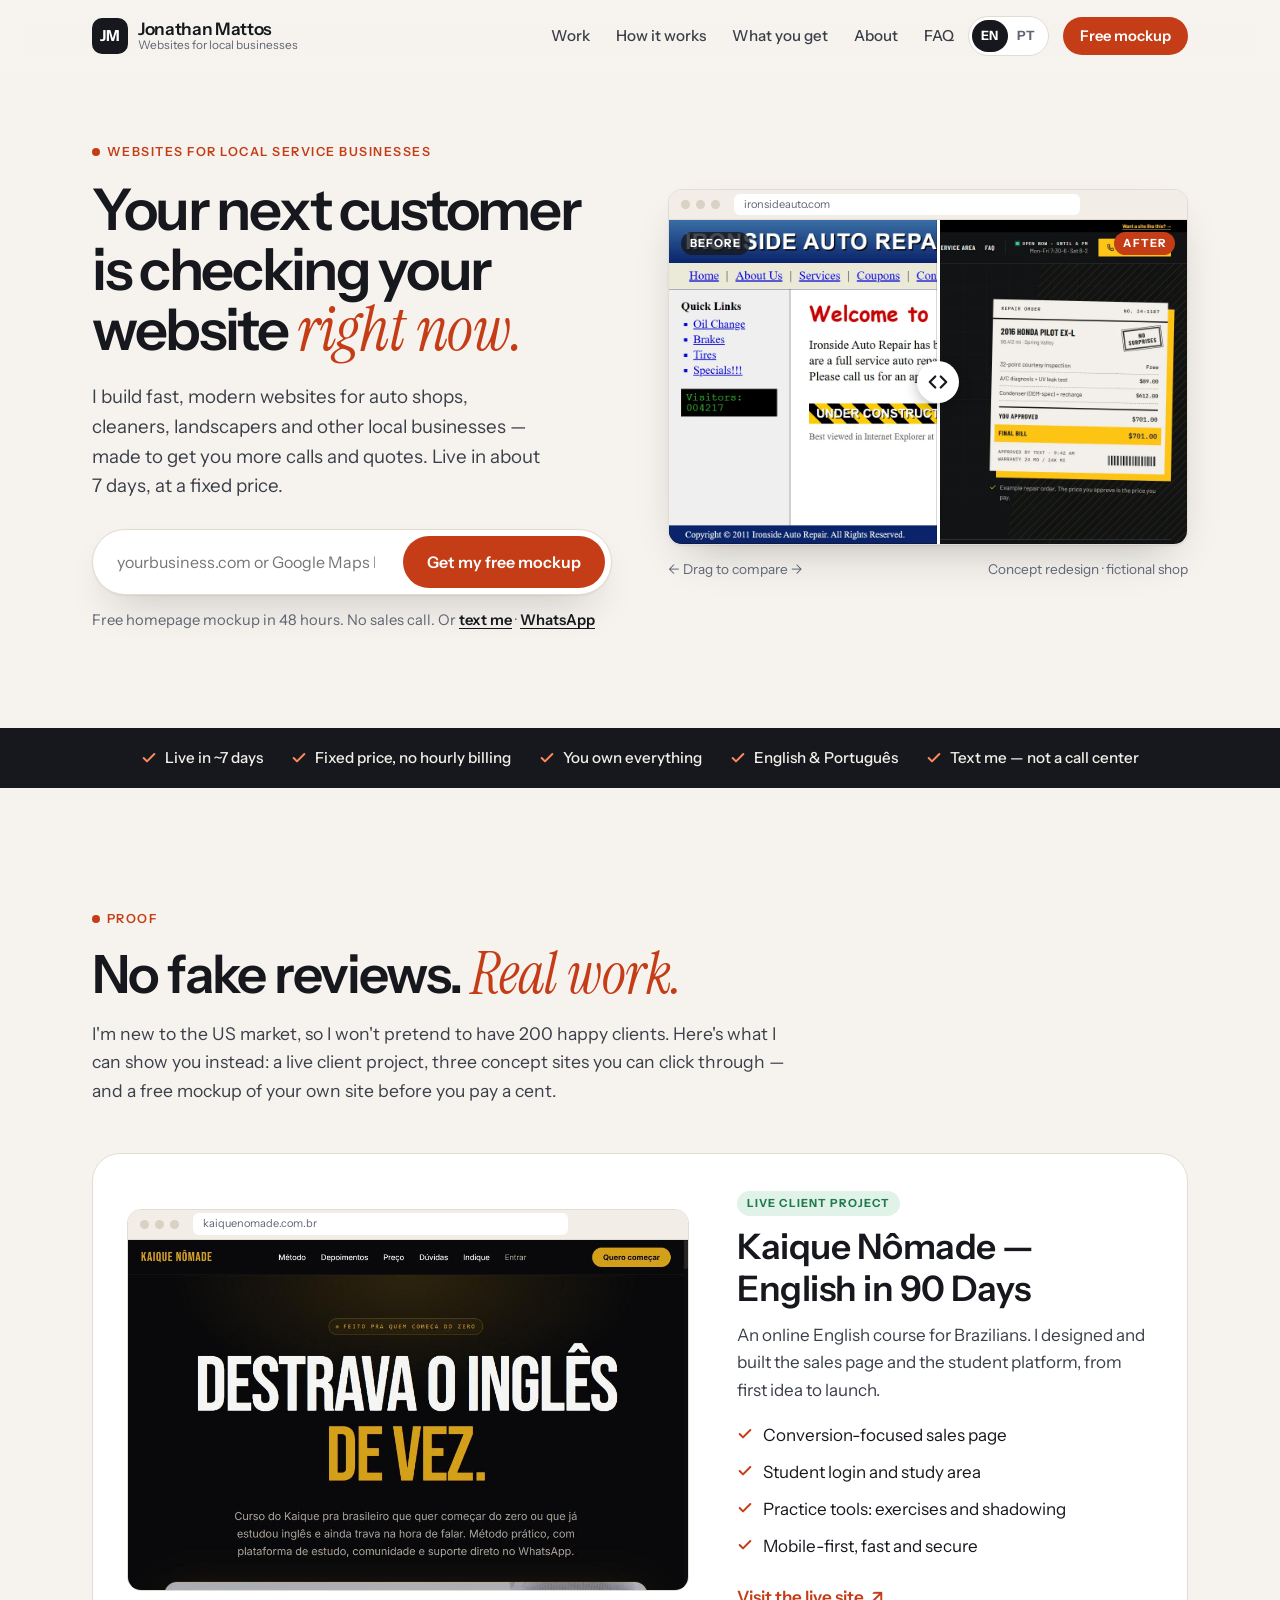
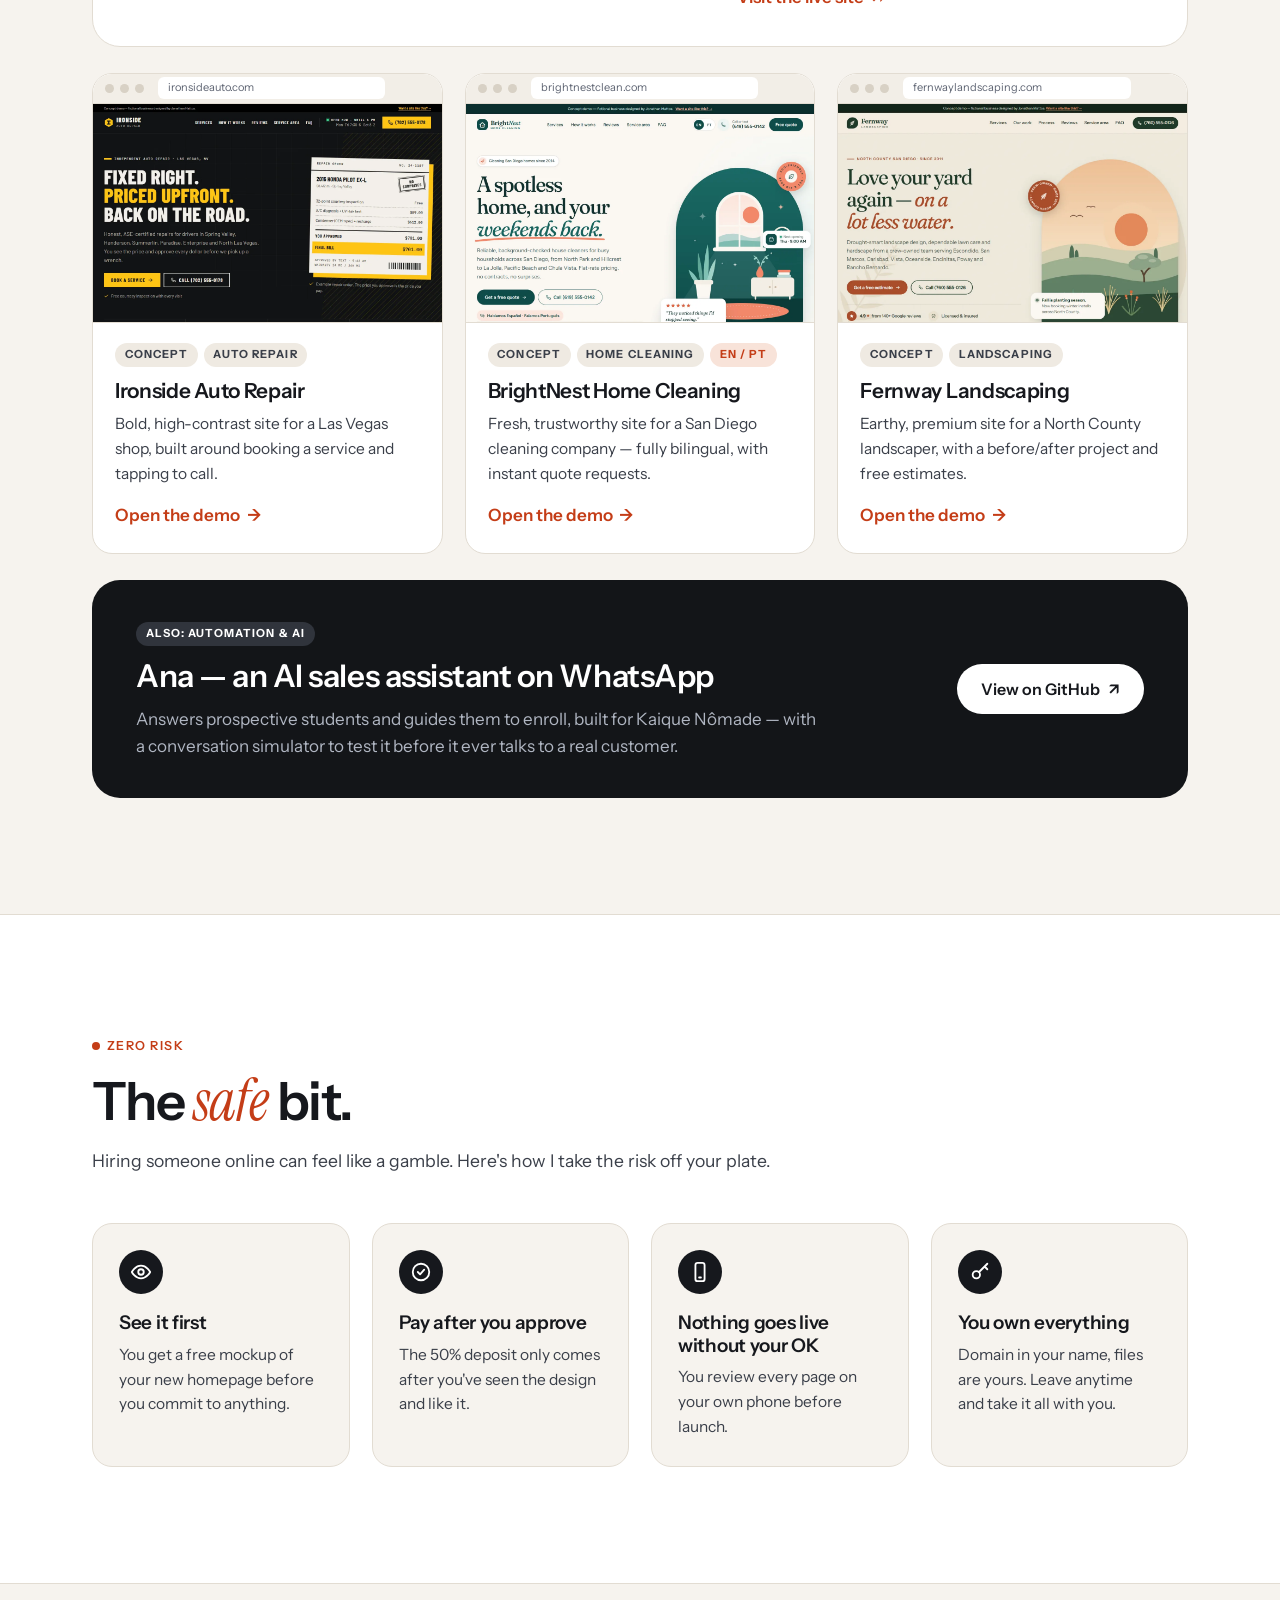
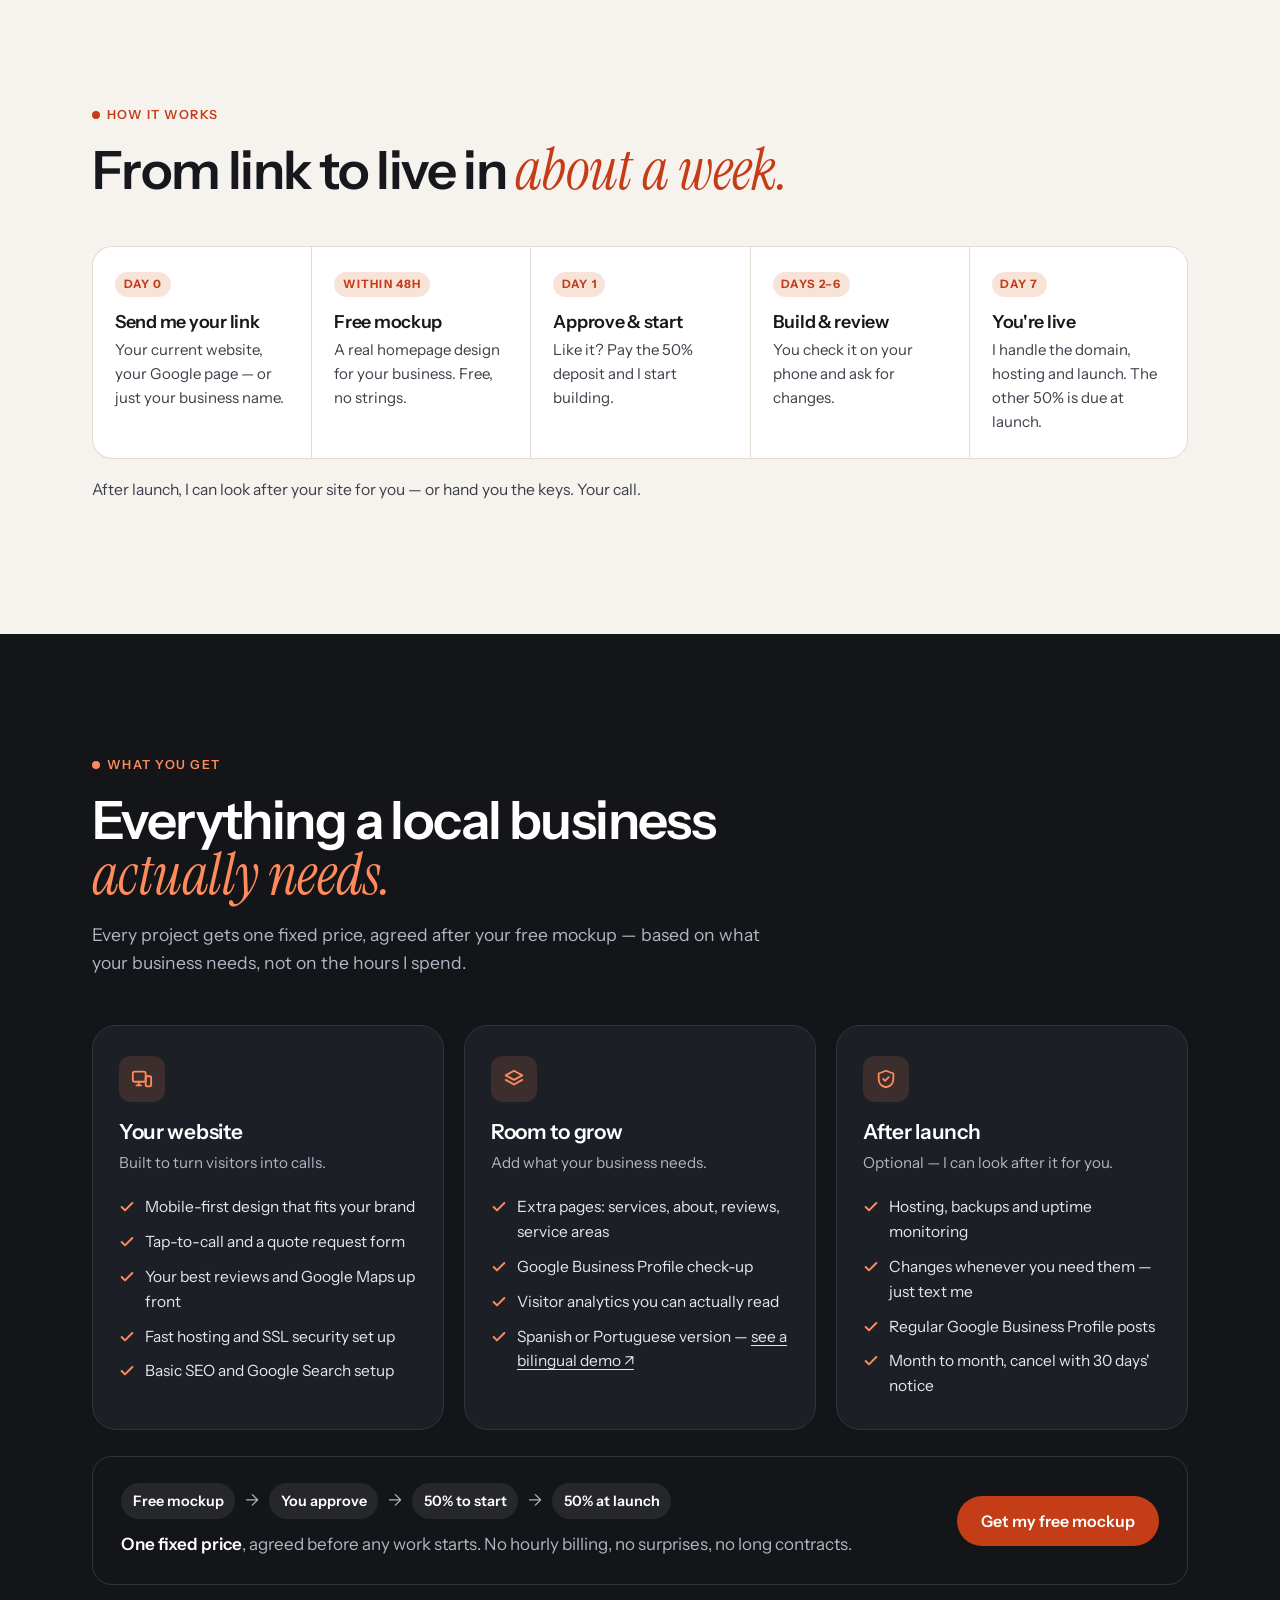
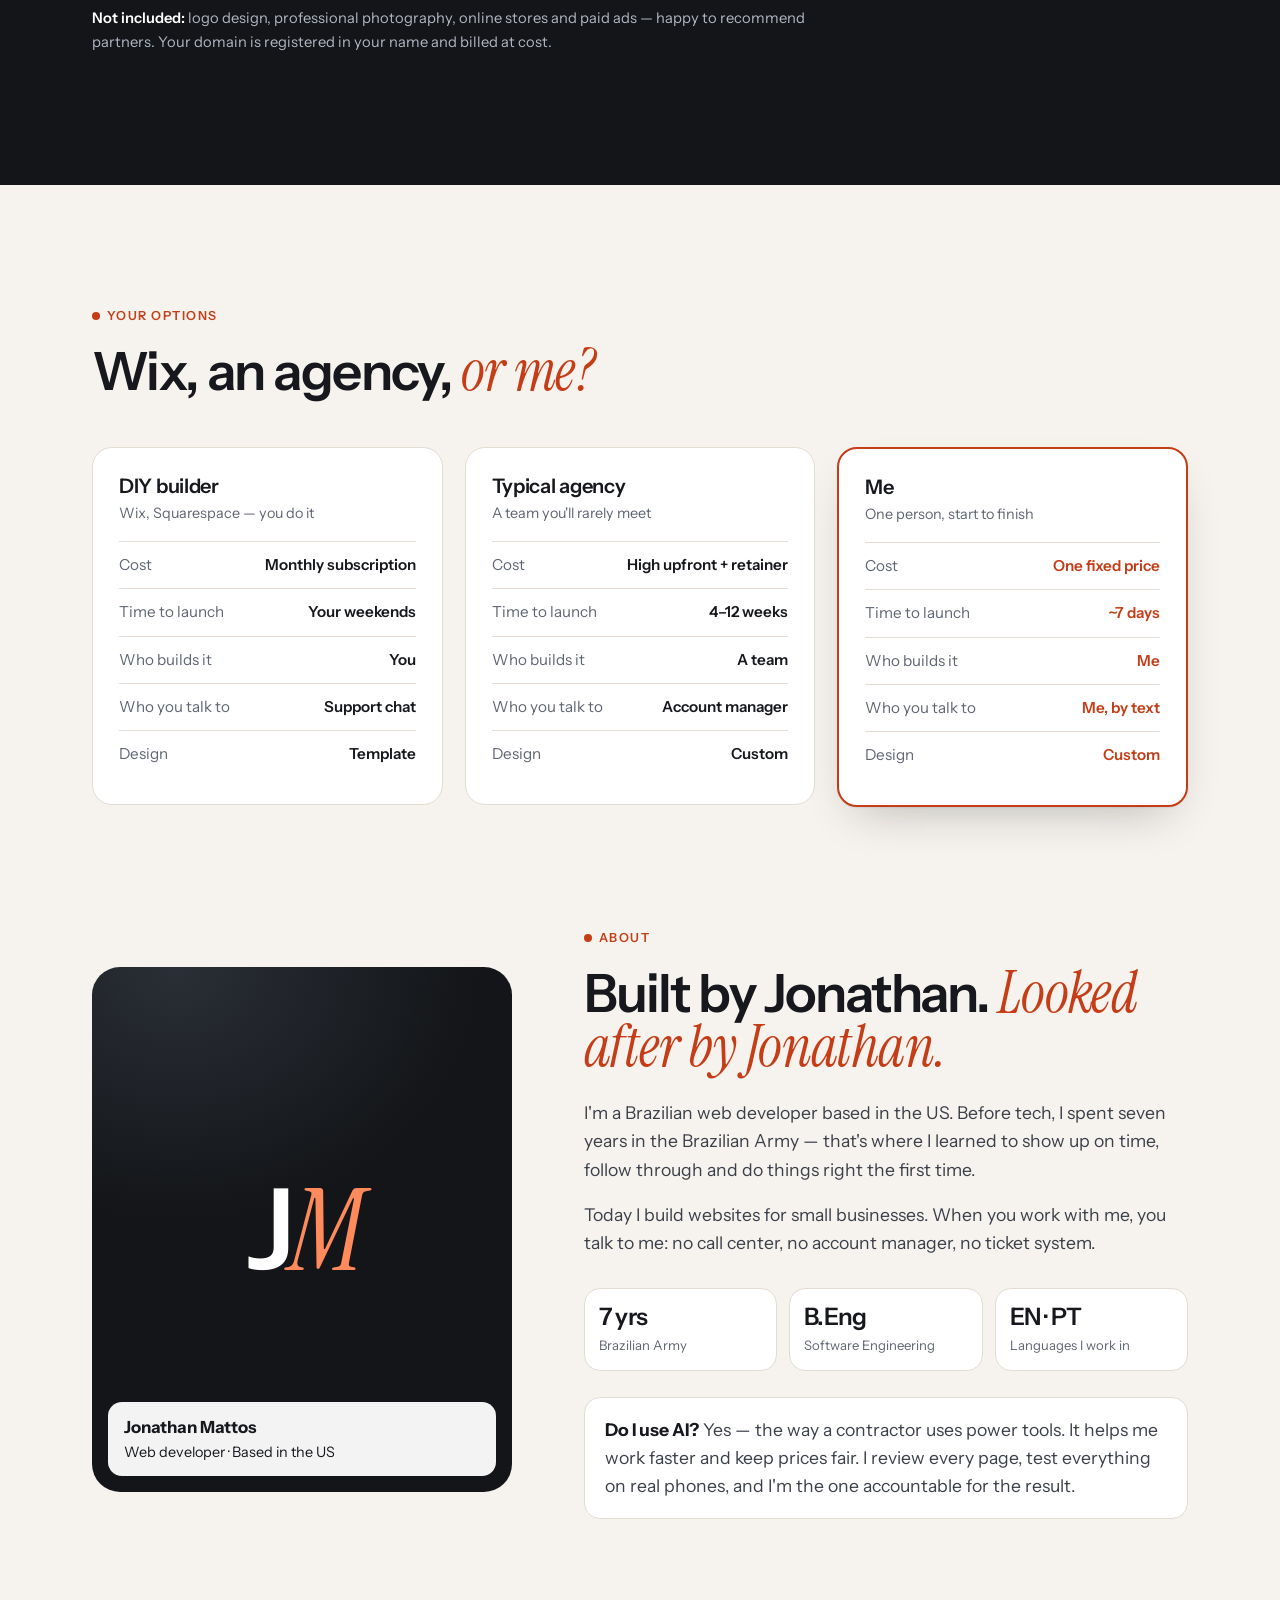
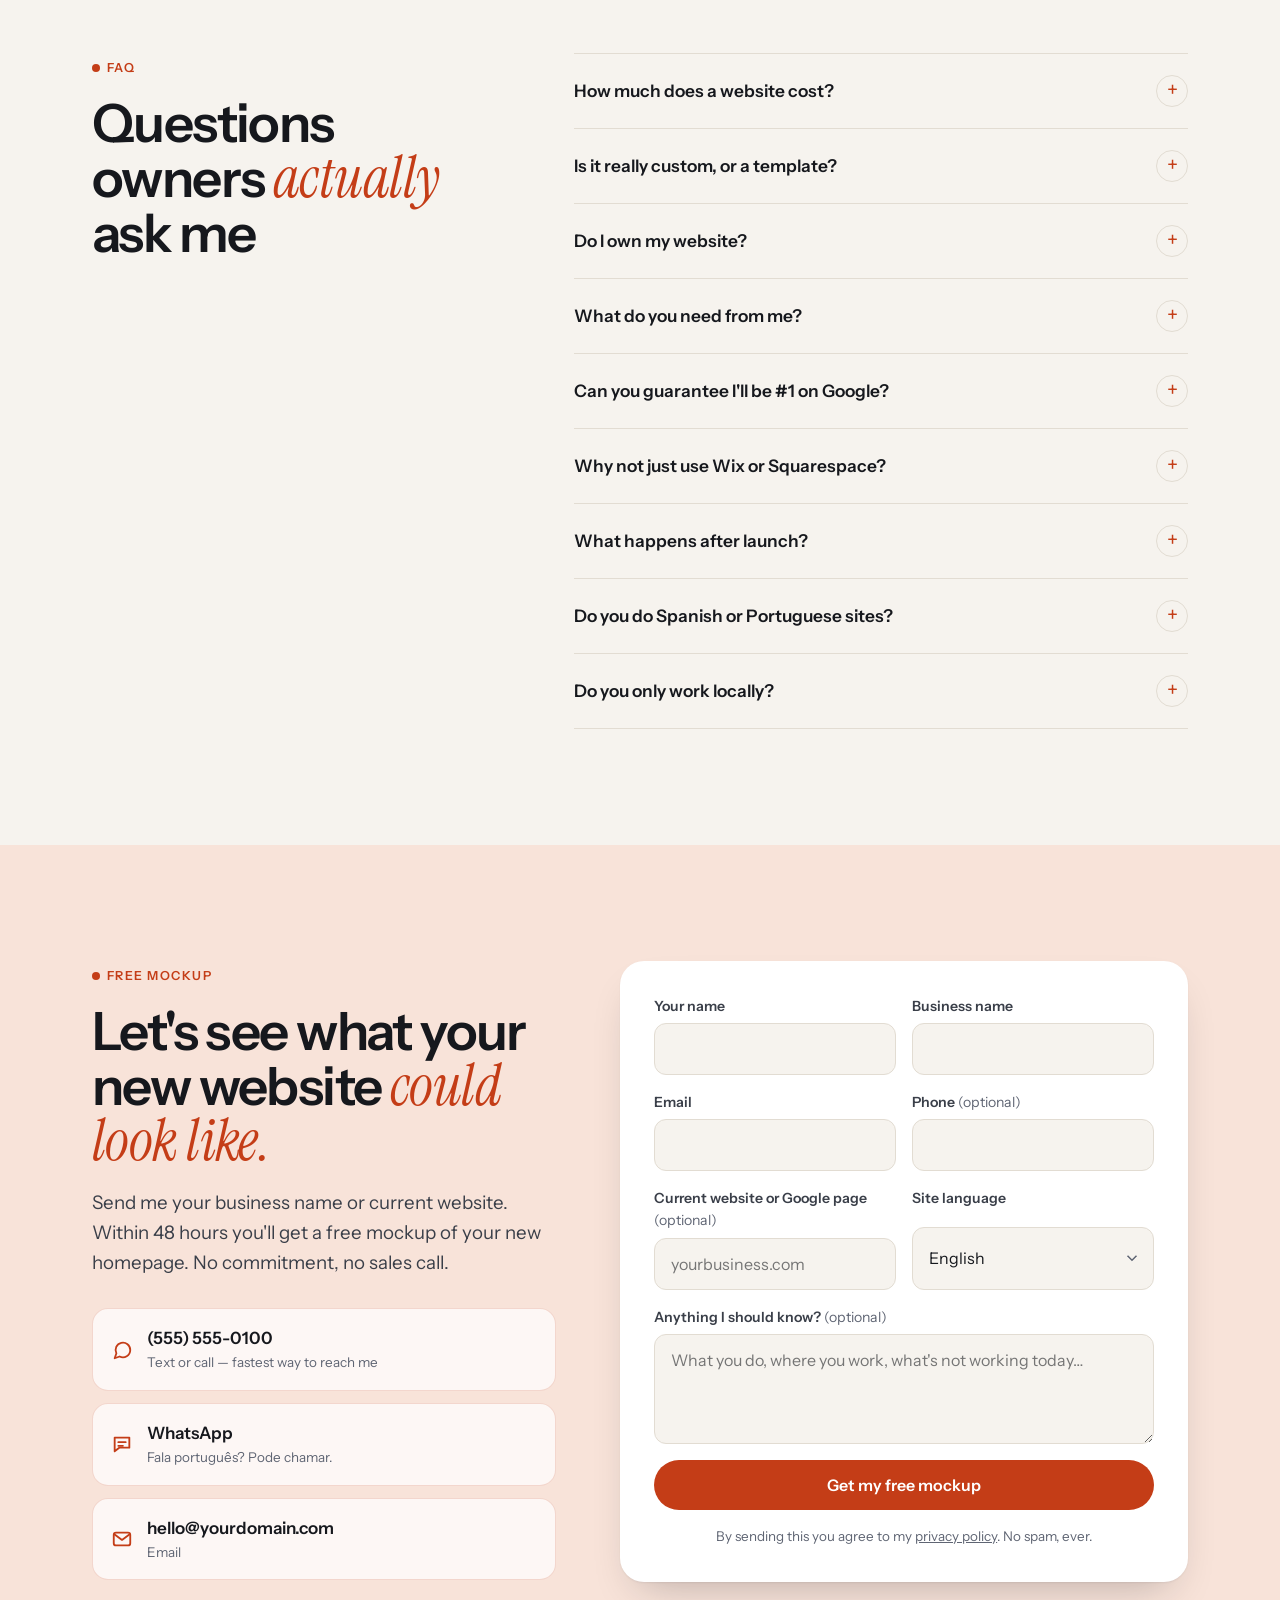
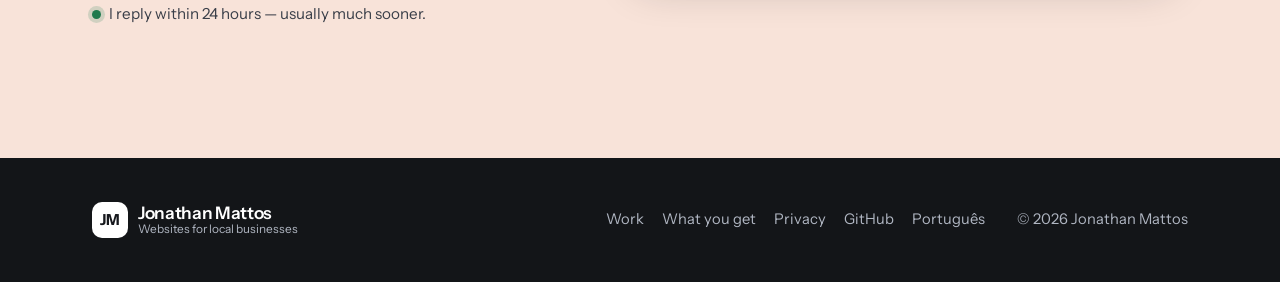
==== index.html @ 47986ccc "Portfolio v2: bilingual site, three concept demos, publishing tools - English site at / and Portugue" ====
<!doctype html>
<html lang="en">
<head>
  <meta charset="utf-8">
  <meta name="viewport" content="width=device-width, initial-scale=1">
  <title>Websites for Local Businesses — Free Mockup, Live in About 7 Days | Jonathan Mattos</title>
  <meta name="description" content="Fast, modern websites for auto shops, cleaners, landscapers and other local service businesses. Free homepage mockup in 48 hours. Live in about 7 days, at a fixed price. English & Português.">
  <meta name="theme-color" content="#f6f3ee">
  <!-- TODO: replace yourdomain.com everywhere in this <head> with your real domain -->
  <link rel="canonical" href="https://yourdomain.com/">
  <link rel="alternate" hreflang="en" href="https://yourdomain.com/">
  <link rel="alternate" hreflang="pt" href="https://yourdomain.com/pt/">
  <link rel="alternate" hreflang="x-default" href="https://yourdomain.com/">
  <meta property="og:type" content="website">
  <meta property="og:url" content="https://yourdomain.com/">
  <meta property="og:title" content="Websites for local businesses — live in about 7 days">
  <meta property="og:description" content="See a free mockup of your new homepage before you pay anything. Built by Jonathan, looked after by Jonathan.">
  <meta property="og:image" content="https://yourdomain.com/assets/img/og.jpg">
  <meta property="og:image:width" content="1200">
  <meta property="og:image:height" content="630">
  <meta property="og:locale" content="en_US">
  <meta property="og:locale:alternate" content="pt_BR">
  <meta name="twitter:card" content="summary_large_image">
  <link rel="icon" href="assets/img/favicon.svg" type="image/svg+xml">
  <link rel="apple-touch-icon" href="assets/img/apple-touch-icon.png">
  <link rel="preconnect" href="https://fonts.googleapis.com">
  <link rel="preconnect" href="https://fonts.gstatic.com" crossorigin>
  <link href="https://fonts.googleapis.com/css2?family=Instrument+Sans:ital,wght@0,400..700;1,400..700&family=Instrument+Serif:ital@0;1&display=swap" rel="stylesheet">
  <link rel="stylesheet" href="assets/css/style.css">
  <link rel="preload" as="image" href="assets/img/before-auto.webp">
  <script type="application/ld+json">
  {
    "@context": "https://schema.org",
    "@type": "ProfessionalService",
    "name": "Jonathan Mattos — Websites for Local Businesses",
    "url": "https://yourdomain.com/",
    "image": "https://yourdomain.com/assets/img/og.jpg",
    "description": "Fast, modern websites for local service businesses. Free homepage mockup in 48 hours, live in about 7 days.",
    "areaServed": { "@type": "Country", "name": "United States" },
    "availableLanguage": ["English", "Portuguese"],
    "founder": { "@type": "Person", "name": "Jonathan Mattos", "jobTitle": "Web developer" },
    "sameAs": ["https://github.com/jonathanmtt"]
  }
  </script>
  <!-- Optional, free and cookie-free: Cloudflare Web Analytics. Paste your beacon snippet here after deploying. -->
</head>
<body>
  <a class="skip" href="#main">Skip to content</a>

  <div class="lang-bar" hidden lang="pt">
    <div class="container">
      <span>Fala português?</span>
      <a href="pt/" hreflang="pt" data-set-lang="pt">Veja o site em português →</a>
      <button type="button" aria-label="Fechar aviso de idioma">✕</button>
    </div>
  </div>

  <header class="site-header">
    <div class="container header-inner">
      <a class="brand" href="#top" aria-label="Jonathan Mattos, home">
        <span class="brand-mark" aria-hidden="true">JM</span>
        <span class="brand-name">Jonathan Mattos<small>Websites for local businesses</small></span>
      </a>
      <nav class="nav" aria-label="Main">
        <a href="#work">Work</a>
        <a href="#how">How it works</a>
        <a href="#included">What you get</a>
        <a href="#about">About</a>
        <a href="#faq">FAQ</a>
      </nav>
      <div class="lang-switch" role="group" aria-label="Language">
        <a href="./" hreflang="en" aria-current="true" data-set-lang="en">EN</a>
        <a href="pt/" hreflang="pt" lang="pt" data-set-lang="pt">PT</a>
      </div>
      <a class="btn btn-primary btn-sm header-cta" href="#contact">Free mockup</a>
    </div>
  </header>

  <main id="main">
    <!-- HERO -->
    <section class="hero" id="top">
      <div class="container hero-grid">
        <div>
          <p class="eyebrow">Websites for local service businesses</p>
          <h1>Your next customer is checking your website <span class="serif">right now.</span></h1>
          <p class="lead">I build fast, modern websites for auto shops, cleaners, landscapers and other local businesses — made to get you more calls and quotes. Live in about 7 days, at a fixed price.</p>
          <form class="mockup-form" id="mockup-form">
            <label class="sr-only" for="hero-site">Your current website or Google Maps link</label>
            <input id="hero-site" type="text" inputmode="url" placeholder="yourbusiness.com or Google Maps link" autocomplete="url">
            <button class="btn btn-primary" type="submit">Get my free mockup</button>
          </form>
          <!-- TODO: replace the phone number in sms: and wa.me links -->
          <p class="micro">Free homepage mockup in 48 hours. No sales call. Or <a href="sms:+15555550100">text me</a> · <a href="https://wa.me/15555550100" target="_blank" rel="noopener">WhatsApp</a></p>
        </div>

        <div class="ba">
          <div class="browser">
            <div class="browser-bar"><i></i><i></i><i></i><span>ironsideauto.com</span></div>
            <div class="ba-stage">
              <img class="ba-img ba-after" src="assets/img/demo-auto.webp" alt="After: a modern, mobile-friendly redesign of an auto repair shop website" width="1280" height="800" fetchpriority="high">
              <img class="ba-img ba-before" src="assets/img/before-auto.webp" alt="Before: an outdated auto repair shop website from 2011" width="1280" height="800">
              <span class="ba-tag before">Before</span>
              <span class="ba-tag after">After</span>
              <input class="ba-range" type="range" min="0" max="100" value="52" aria-label="Drag to compare the old and new website">
              <span class="ba-handle" aria-hidden="true"></span>
            </div>
          </div>
          <p class="ba-note"><span>← Drag to compare →</span><span>Concept redesign · fictional shop</span></p>
        </div>
      </div>
    </section>

    <!-- SUMMARY STRIP -->
    <div class="strip">
      <ul class="container">
        <li><svg width="16" height="16" viewBox="0 0 24 24" fill="none" stroke="currentColor" stroke-width="3" stroke-linecap="round" stroke-linejoin="round" aria-hidden="true"><path d="M20 6 9 17l-5-5"/></svg>Live in ~7 days</li>
        <li><svg width="16" height="16" viewBox="0 0 24 24" fill="none" stroke="currentColor" stroke-width="3" stroke-linecap="round" stroke-linejoin="round" aria-hidden="true"><path d="M20 6 9 17l-5-5"/></svg>Fixed price, no hourly billing</li>
        <li><svg width="16" height="16" viewBox="0 0 24 24" fill="none" stroke="currentColor" stroke-width="3" stroke-linecap="round" stroke-linejoin="round" aria-hidden="true"><path d="M20 6 9 17l-5-5"/></svg>You own everything</li>
        <li><svg width="16" height="16" viewBox="0 0 24 24" fill="none" stroke="currentColor" stroke-width="3" stroke-linecap="round" stroke-linejoin="round" aria-hidden="true"><path d="M20 6 9 17l-5-5"/></svg>English &amp; Português</li>
        <li><svg width="16" height="16" viewBox="0 0 24 24" fill="none" stroke="currentColor" stroke-width="3" stroke-linecap="round" stroke-linejoin="round" aria-hidden="true"><path d="M20 6 9 17l-5-5"/></svg>Text me — not a call center</li>
      </ul>
    </div>

    <!-- WORK / HONEST PROOF -->
    <section class="section" id="work" aria-labelledby="work-title">
      <div class="container">
        <div class="section-head">
          <p class="eyebrow">Proof</p>
          <h2 id="work-title">No fake reviews. <span class="serif">Real work.</span></h2>
          <p>I'm new to the US market, so I won't pretend to have 200 happy clients. Here's what I can show you instead: a live client project, three concept sites you can click through — and a free mockup of your own site before you pay a cent.</p>
        </div>

        <article class="case">
          <div class="browser">
            <div class="browser-bar"><i></i><i></i><i></i><span>kaiquenomade.com.br</span></div>
            <div class="shot"><img src="assets/img/kaique-nomade.jpg" alt="Homepage of the Kaique Nômade English course website" width="1037" height="705" loading="lazy"></div>
          </div>
          <div>
            <span class="tag ok">Live client project</span>
            <h3>Kaique Nômade — English in 90 Days</h3>
            <p>An online English course for Brazilians. I designed and built the sales page and the student platform, from first idea to launch.</p>
            <ul class="checklist">
              <li><svg width="16" height="16" viewBox="0 0 24 24" fill="none" stroke="currentColor" stroke-width="3" stroke-linecap="round" stroke-linejoin="round" aria-hidden="true"><path d="M20 6 9 17l-5-5"/></svg>Conversion-focused sales page</li>
              <li><svg width="16" height="16" viewBox="0 0 24 24" fill="none" stroke="currentColor" stroke-width="3" stroke-linecap="round" stroke-linejoin="round" aria-hidden="true"><path d="M20 6 9 17l-5-5"/></svg>Student login and study area</li>
              <li><svg width="16" height="16" viewBox="0 0 24 24" fill="none" stroke="currentColor" stroke-width="3" stroke-linecap="round" stroke-linejoin="round" aria-hidden="true"><path d="M20 6 9 17l-5-5"/></svg>Practice tools: exercises and shadowing</li>
              <li><svg width="16" height="16" viewBox="0 0 24 24" fill="none" stroke="currentColor" stroke-width="3" stroke-linecap="round" stroke-linejoin="round" aria-hidden="true"><path d="M20 6 9 17l-5-5"/></svg>Mobile-first, fast and secure</li>
            </ul>
            <a class="link-arrow" href="https://kaiquenomade.com.br" target="_blank" rel="noopener">Visit the live site <span aria-hidden="true">↗</span></a>
          </div>
        </article>

        <div class="demo-grid">
          <a class="demo" href="demos/auto-repair/" target="_blank" rel="noopener">
            <div class="browser">
              <div class="browser-bar"><i></i><i></i><i></i><span>ironsideauto.com</span></div>
              <div class="shot"><img src="assets/img/demo-auto.webp" alt="Ironside Auto Repair concept website" width="1280" height="800" loading="lazy"></div>
            </div>
            <div class="demo-body">
              <div class="demo-tags"><span class="tag neutral">Concept</span><span class="tag neutral">Auto repair</span></div>
              <h3>Ironside Auto Repair</h3>
              <p>Bold, high-contrast site for a Las Vegas shop, built around booking a service and tapping to call.</p>
              <span class="link-arrow">Open the demo <span aria-hidden="true">→</span></span>
            </div>
          </a>
          <a class="demo" href="demos/cleaning/" target="_blank" rel="noopener">
            <div class="browser">
              <div class="browser-bar"><i></i><i></i><i></i><span>brightnestclean.com</span></div>
              <div class="shot"><img src="assets/img/demo-cleaning.webp" alt="BrightNest Home Cleaning concept website" width="1280" height="800" loading="lazy"></div>
            </div>
            <div class="demo-body">
              <div class="demo-tags"><span class="tag neutral">Concept</span><span class="tag neutral">Home cleaning</span><span class="tag">EN / PT</span></div>
              <h3>BrightNest Home Cleaning</h3>
              <p>Fresh, trustworthy site for a San Diego cleaning company — fully bilingual, with instant quote requests.</p>
              <span class="link-arrow">Open the demo <span aria-hidden="true">→</span></span>
            </div>
          </a>
          <a class="demo" href="demos/landscaping/" target="_blank" rel="noopener">
            <div class="browser">
              <div class="browser-bar"><i></i><i></i><i></i><span>fernwaylandscaping.com</span></div>
              <div class="shot"><img src="assets/img/demo-landscaping.webp" alt="Fernway Landscaping concept website" width="1280" height="800" loading="lazy"></div>
            </div>
            <div class="demo-body">
              <div class="demo-tags"><span class="tag neutral">Concept</span><span class="tag neutral">Landscaping</span></div>
              <h3>Fernway Landscaping</h3>
              <p>Earthy, premium site for a North County landscaper, with a before/after project and free estimates.</p>
              <span class="link-arrow">Open the demo <span aria-hidden="true">→</span></span>
            </div>
          </a>
        </div>

        <article class="ai-card">
          <div>
            <span class="tag dark">Also: automation &amp; AI</span>
            <h3>Ana — an AI sales assistant on WhatsApp</h3>
            <p>Answers prospective students and guides them to enroll, built for Kaique Nômade — with a conversation simulator to test it before it ever talks to a real customer.</p>
          </div>
          <a class="btn btn-light" href="https://github.com/jonathanmtt/kaique-nomade-agent" target="_blank" rel="noopener">View on GitHub <span aria-hidden="true">↗</span></a>
        </article>
      </div>
    </section>

    <!-- THE SAFE BIT -->
    <section class="section safe" aria-labelledby="safe-title">
      <div class="container">
        <div class="section-head">
          <p class="eyebrow">Zero risk</p>
          <h2 id="safe-title">The <span class="serif">safe</span> bit.</h2>
          <p>Hiring someone online can feel like a gamble. Here's how I take the risk off your plate.</p>
        </div>
        <div class="safe-grid">
          <div class="safe-item">
            <div class="icon"><svg width="22" height="22" viewBox="0 0 24 24" fill="none" stroke="currentColor" stroke-width="2" stroke-linecap="round" stroke-linejoin="round" aria-hidden="true"><path d="M2 12s3.5-7 10-7 10 7 10 7-3.5 7-10 7S2 12 2 12z"/><circle cx="12" cy="12" r="3"/></svg></div>
            <h3>See it first</h3>
            <p>You get a free mockup of your new homepage before you commit to anything.</p>
          </div>
          <div class="safe-item">
            <div class="icon"><svg width="22" height="22" viewBox="0 0 24 24" fill="none" stroke="currentColor" stroke-width="2" stroke-linecap="round" stroke-linejoin="round" aria-hidden="true"><circle cx="12" cy="12" r="9"/><path d="m8.5 12 2.5 2.5 4.5-5"/></svg></div>
            <h3>Pay after you approve</h3>
            <p>The 50% deposit only comes after you've seen the design and like it.</p>
          </div>
          <div class="safe-item">
            <div class="icon"><svg width="22" height="22" viewBox="0 0 24 24" fill="none" stroke="currentColor" stroke-width="2" stroke-linecap="round" stroke-linejoin="round" aria-hidden="true"><rect x="7" y="2" width="10" height="20" rx="2.5"/><path d="M11 18h2"/></svg></div>
            <h3>Nothing goes live without your OK</h3>
            <p>You review every page on your own phone before launch.</p>
          </div>
          <div class="safe-item">
            <div class="icon"><svg width="22" height="22" viewBox="0 0 24 24" fill="none" stroke="currentColor" stroke-width="2" stroke-linecap="round" stroke-linejoin="round" aria-hidden="true"><circle cx="8" cy="15" r="4"/><path d="m11 12 9-9M17 6l3 3"/></svg></div>
            <h3>You own everything</h3>
            <p>Domain in your name, files are yours. Leave anytime and take it all with you.</p>
          </div>
        </div>
      </div>
    </section>

    <!-- HOW IT WORKS -->
    <section class="section" id="how" aria-labelledby="how-title">
      <div class="container">
        <div class="section-head">
          <p class="eyebrow">How it works</p>
          <h2 id="how-title">From link to live in <span class="serif">about a week.</span></h2>
        </div>
        <ol class="timeline">
          <li class="tl-item"><span class="tl-day">Day 0</span><h3>Send me your link</h3><p>Your current website, your Google page — or just your business name.</p></li>
          <li class="tl-item"><span class="tl-day">Within 48h</span><h3>Free mockup</h3><p>A real homepage design for your business. Free, no strings.</p></li>
          <li class="tl-item"><span class="tl-day">Day 1</span><h3>Approve &amp; start</h3><p>Like it? Pay the 50% deposit and I start building.</p></li>
          <li class="tl-item"><span class="tl-day">Days 2–6</span><h3>Build &amp; review</h3><p>You check it on your phone and ask for changes.</p></li>
          <li class="tl-item"><span class="tl-day">Day 7</span><h3>You're live</h3><p>I handle the domain, hosting and launch. The other 50% is due at launch.</p></li>
        </ol>
        <p class="tl-after">After launch, I can look after your site for you — or hand you the keys. Your call.</p>
      </div>
    </section>

    <!-- WHAT YOU GET -->
    <section class="section included" id="included" aria-labelledby="included-title">
      <div class="container">
        <div class="section-head">
          <p class="eyebrow">What you get</p>
          <h2 id="included-title">Everything a local business <span class="serif">actually needs.</span></h2>
          <p>Every project gets one fixed price, agreed after your free mockup — based on what your business needs, not on the hours I spend.</p>
        </div>
        <div class="incl-grid">
          <article class="incl">
            <div class="icon"><svg width="22" height="22" viewBox="0 0 24 24" fill="none" stroke="currentColor" stroke-width="2" stroke-linecap="round" stroke-linejoin="round" aria-hidden="true"><rect x="2" y="4" width="14" height="11" rx="2"/><path d="M6 19h5M8.5 15v4"/><rect x="16" y="9" width="6" height="11" rx="1.5"/></svg></div>
            <h3>Your website</h3>
            <p class="sub">Built to turn visitors into calls.</p>
            <ul>
              <li><svg width="16" height="16" viewBox="0 0 24 24" fill="none" stroke="currentColor" stroke-width="3" stroke-linecap="round" stroke-linejoin="round" aria-hidden="true"><path d="M20 6 9 17l-5-5"/></svg>Mobile-first design that fits your brand</li>
              <li><svg width="16" height="16" viewBox="0 0 24 24" fill="none" stroke="currentColor" stroke-width="3" stroke-linecap="round" stroke-linejoin="round" aria-hidden="true"><path d="M20 6 9 17l-5-5"/></svg>Tap-to-call and a quote request form</li>
              <li><svg width="16" height="16" viewBox="0 0 24 24" fill="none" stroke="currentColor" stroke-width="3" stroke-linecap="round" stroke-linejoin="round" aria-hidden="true"><path d="M20 6 9 17l-5-5"/></svg>Your best reviews and Google Maps up front</li>
              <li><svg width="16" height="16" viewBox="0 0 24 24" fill="none" stroke="currentColor" stroke-width="3" stroke-linecap="round" stroke-linejoin="round" aria-hidden="true"><path d="M20 6 9 17l-5-5"/></svg>Fast hosting and SSL security set up</li>
              <li><svg width="16" height="16" viewBox="0 0 24 24" fill="none" stroke="currentColor" stroke-width="3" stroke-linecap="round" stroke-linejoin="round" aria-hidden="true"><path d="M20 6 9 17l-5-5"/></svg>Basic SEO and Google Search setup</li>
            </ul>
          </article>
          <article class="incl">
            <div class="icon"><svg width="22" height="22" viewBox="0 0 24 24" fill="none" stroke="currentColor" stroke-width="2" stroke-linecap="round" stroke-linejoin="round" aria-hidden="true"><path d="m12 3 9 5-9 5-9-5z"/><path d="m3 13 9 5 9-5"/></svg></div>
            <h3>Room to grow</h3>
            <p class="sub">Add what your business needs.</p>
            <ul>
              <li><svg width="16" height="16" viewBox="0 0 24 24" fill="none" stroke="currentColor" stroke-width="3" stroke-linecap="round" stroke-linejoin="round" aria-hidden="true"><path d="M20 6 9 17l-5-5"/></svg>Extra pages: services, about, reviews, service areas</li>
              <li><svg width="16" height="16" viewBox="0 0 24 24" fill="none" stroke="currentColor" stroke-width="3" stroke-linecap="round" stroke-linejoin="round" aria-hidden="true"><path d="M20 6 9 17l-5-5"/></svg>Google Business Profile check-up</li>
              <li><svg width="16" height="16" viewBox="0 0 24 24" fill="none" stroke="currentColor" stroke-width="3" stroke-linecap="round" stroke-linejoin="round" aria-hidden="true"><path d="M20 6 9 17l-5-5"/></svg>Visitor analytics you can actually read</li>
              <li><svg width="16" height="16" viewBox="0 0 24 24" fill="none" stroke="currentColor" stroke-width="3" stroke-linecap="round" stroke-linejoin="round" aria-hidden="true"><path d="M20 6 9 17l-5-5"/></svg><span>Spanish or Portuguese version — <a href="demos/cleaning/?lang=pt" target="_blank" rel="noopener">see a bilingual demo ↗</a></span></li>
            </ul>
          </article>
          <article class="incl">
            <div class="icon"><svg width="22" height="22" viewBox="0 0 24 24" fill="none" stroke="currentColor" stroke-width="2" stroke-linecap="round" stroke-linejoin="round" aria-hidden="true"><path d="M12 3 4 6v6c0 5 3.5 8 8 9 4.5-1 8-4 8-9V6z"/><path d="m9 12 2 2 4-4"/></svg></div>
            <h3>After launch</h3>
            <p class="sub">Optional — I can look after it for you.</p>
            <ul>
              <li><svg width="16" height="16" viewBox="0 0 24 24" fill="none" stroke="currentColor" stroke-width="3" stroke-linecap="round" stroke-linejoin="round" aria-hidden="true"><path d="M20 6 9 17l-5-5"/></svg>Hosting, backups and uptime monitoring</li>
              <li><svg width="16" height="16" viewBox="0 0 24 24" fill="none" stroke="currentColor" stroke-width="3" stroke-linecap="round" stroke-linejoin="round" aria-hidden="true"><path d="M20 6 9 17l-5-5"/></svg>Changes whenever you need them — just text me</li>
              <li><svg width="16" height="16" viewBox="0 0 24 24" fill="none" stroke="currentColor" stroke-width="3" stroke-linecap="round" stroke-linejoin="round" aria-hidden="true"><path d="M20 6 9 17l-5-5"/></svg>Regular Google Business Profile posts</li>
              <li><svg width="16" height="16" viewBox="0 0 24 24" fill="none" stroke="currentColor" stroke-width="3" stroke-linecap="round" stroke-linejoin="round" aria-hidden="true"><path d="M20 6 9 17l-5-5"/></svg>Month to month, cancel with 30 days' notice</li>
            </ul>
          </article>
        </div>
        <div class="pay">
          <div>
            <p class="pay-steps"><span>Free mockup</span>→<span>You approve</span>→<span>50% to start</span>→<span>50% at launch</span></p>
            <p><strong>One fixed price</strong>, agreed before any work starts. No hourly billing, no surprises, no long contracts.</p>
          </div>
          <a class="btn btn-primary" href="#contact">Get my free mockup</a>
        </div>
        <p class="fineprint"><strong>Not included:</strong> logo design, professional photography, online stores and paid ads — happy to recommend partners. Your domain is registered in your name and billed at cost.</p>
      </div>
    </section>

    <!-- COMPARE -->
    <section class="section" aria-labelledby="compare-title">
      <div class="container">
        <div class="section-head">
          <p class="eyebrow">Your options</p>
          <h2 id="compare-title">Wix, an agency, <span class="serif">or me?</span></h2>
        </div>
        <div class="compare-grid">
          <article class="opt">
            <h3>DIY builder</h3>
            <p class="opt-sub">Wix, Squarespace — you do it</p>
            <dl>
              <div><dt>Cost</dt><dd>Monthly subscription</dd></div>
              <div><dt>Time to launch</dt><dd>Your weekends</dd></div>
              <div><dt>Who builds it</dt><dd>You</dd></div>
              <div><dt>Who you talk to</dt><dd>Support chat</dd></div>
              <div><dt>Design</dt><dd>Template</dd></div>
            </dl>
          </article>
          <article class="opt">
            <h3>Typical agency</h3>
            <p class="opt-sub">A team you'll rarely meet</p>
            <dl>
              <div><dt>Cost</dt><dd>High upfront + retainer</dd></div>
              <div><dt>Time to launch</dt><dd>4–12 weeks</dd></div>
              <div><dt>Who builds it</dt><dd>A team</dd></div>
              <div><dt>Who you talk to</dt><dd>Account manager</dd></div>
              <div><dt>Design</dt><dd>Custom</dd></div>
            </dl>
          </article>
          <article class="opt me">
            <h3>Me</h3>
            <p class="opt-sub">One person, start to finish</p>
            <dl>
              <div><dt>Cost</dt><dd>One fixed price</dd></div>
              <div><dt>Time to launch</dt><dd>~7 days</dd></div>
              <div><dt>Who builds it</dt><dd>Me</dd></div>
              <div><dt>Who you talk to</dt><dd>Me, by text</dd></div>
              <div><dt>Design</dt><dd>Custom</dd></div>
            </dl>
          </article>
        </div>
      </div>
    </section>

    <!-- ABOUT -->
    <section class="section" id="about" aria-labelledby="about-title" style="padding-top:0">
      <div class="container about-grid">
        <figure class="portrait">
          <!-- TODO: replace with a real photo: <img src="assets/img/jonathan.jpg" alt="Jonathan Mattos" width="800" height="1000"> -->
          <div class="initials" aria-hidden="true">J<span>M</span></div>
          <figcaption><strong>Jonathan Mattos</strong>Web developer · Based in the US</figcaption>
        </figure>
        <div class="about-text">
          <p class="eyebrow">About</p>
          <h2 id="about-title">Built by Jonathan. <span class="serif">Looked after by Jonathan.</span></h2>
          <p style="margin-top:24px">I'm a Brazilian web developer based in the US. Before tech, I spent seven years in the Brazilian Army — that's where I learned to show up on time, follow through and do things right the first time.</p>
          <p>Today I build websites for small businesses. When you work with me, you talk to me: no call center, no account manager, no ticket system.</p>
          <div class="facts">
            <div class="fact"><strong>7 yrs</strong><span>Brazilian Army</span></div>
            <div class="fact"><strong>B.Eng</strong><span>Software Engineering</span></div>
            <div class="fact"><strong>EN · PT</strong><span>Languages I work in</span></div>
          </div>
          <p class="ai-note"><strong>Do I use AI?</strong> Yes — the way a contractor uses power tools. It helps me work faster and keep prices fair. I review every page, test everything on real phones, and I'm the one accountable for the result.</p>
        </div>
      </div>
    </section>

    <!-- FAQ -->
    <section class="section" id="faq" aria-labelledby="faq-title" style="padding-top:0">
      <div class="container faq-grid">
        <div>
          <p class="eyebrow">FAQ</p>
          <h2 id="faq-title">Questions owners <span class="serif">actually</span> ask me</h2>
        </div>
        <div class="faq-list">
          <details><summary>How much does a website cost?</summary><p>It depends on how many pages you need, whether you want it in two languages and which features make sense for your business. After your free mockup, I send you one fixed price — no hourly billing, no surprises. You only pay the deposit if you decide to go ahead.</p></details>
          <details><summary>Is it really custom, or a template?</summary><p>Every site is designed around your business: your services, your area, your reviews, your colors. I reuse what's proven to work — fast, clear layouts — so you don't pay for reinventing the wheel.</p></details>
          <details><summary>Do I own my website?</summary><p>Yes. Your domain is registered in your name, and the site files are yours after the final payment. If you ever want to leave, I'll hand everything over.</p></details>
          <details><summary>What do you need from me?</summary><p>Your logo (if you have one), a few photos of your work, your services and the areas you serve. I write the text — you just review it.</p></details>
          <details><summary>Can you guarantee I'll be #1 on Google?</summary><p>No — and be careful with anyone who does. I set up the basics right (speed, mobile, Google Business Profile, local SEO) so customers can find you and trust what they see.</p></details>
          <details><summary>Why not just use Wix or Squarespace?</summary><p>You can, if you have the time. Most owners I talk to would rather spend their weekends on their business. With me you get a custom site, done for you, without paying a builder every month.</p></details>
          <details><summary>What happens after launch?</summary><p>Your site is live and yours. Add an optional monthly care plan and I handle hosting, updates and changes — or take the keys and manage it yourself.</p></details>
          <details><summary>Do you do Spanish or Portuguese sites?</summary><p>Yes. I work in English and Portuguese myself. For Spanish versions, I translate carefully and recommend a quick review by a native speaker on your team before launch.</p></details>
          <details><summary>Do you only work locally?</summary><p>No. I work with businesses anywhere in the US by text, phone and video. If you're nearby, I'm happy to meet in person.</p></details>
        </div>
      </div>
    </section>

    <!-- CONTACT -->
    <section class="section contact" id="contact" aria-labelledby="contact-title">
      <div class="container contact-grid">
        <div>
          <p class="eyebrow">Free mockup</p>
          <h2 id="contact-title">Let's see what your new website <span class="serif">could look like.</span></h2>
          <p class="lead" style="margin-top:20px">Send me your business name or current website. Within 48 hours you'll get a free mockup of your new homepage. No commitment, no sales call.</p>
          <div class="contact-direct">
            <!-- TODO: replace phone, WhatsApp number and email -->
            <a href="sms:+15555550100">
              <svg width="22" height="22" viewBox="0 0 24 24" fill="none" stroke="currentColor" stroke-width="2" stroke-linecap="round" stroke-linejoin="round" aria-hidden="true"><path d="M21 12a8 8 0 0 1-11.6 7.1L4 21l1.9-5.4A8 8 0 1 1 21 12z"/></svg>
              <span>(555) 555-0100<small>Text or call — fastest way to reach me</small></span>
            </a>
            <a href="https://wa.me/15555550100" target="_blank" rel="noopener">
              <svg width="22" height="22" viewBox="0 0 24 24" fill="none" stroke="currentColor" stroke-width="2" stroke-linecap="round" stroke-linejoin="round" aria-hidden="true"><path d="M8 10h8M8 14h5"/><path d="M4 5h16v11H9l-5 4z"/></svg>
              <span>WhatsApp<small>Fala português? Pode chamar.</small></span>
            </a>
            <a href="mailto:hello@yourdomain.com">
              <svg width="22" height="22" viewBox="0 0 24 24" fill="none" stroke="currentColor" stroke-width="2" stroke-linecap="round" stroke-linejoin="round" aria-hidden="true"><rect x="3" y="5" width="18" height="14" rx="2.5"/><path d="m4 7 8 6 8-6"/></svg>
              <span>hello@yourdomain.com<small>Email</small></span>
            </a>
          </div>
          <p class="reply">I reply within 24 hours — usually much sooner.</p>
        </div>

        <form class="form" id="contact-form" action="https://api.web3forms.com/submit" method="POST">
          <!-- TODO: get a free access key at web3forms.com and paste it below -->
          <input type="hidden" name="access_key" value="YOUR_WEB3FORMS_ACCESS_KEY">
          <input type="hidden" name="subject" value="New mockup request (EN site)">
          <input type="checkbox" name="botcheck" class="hp" tabindex="-1" autocomplete="off" aria-hidden="true">
          <div class="field"><label for="f-name">Your name</label><input id="f-name" name="name" type="text" autocomplete="name" required></div>
          <div class="field"><label for="f-business">Business name</label><input id="f-business" name="business" type="text" autocomplete="organization" required></div>
          <div class="field"><label for="f-email">Email</label><input id="f-email" name="email" type="email" autocomplete="email" required></div>
          <div class="field"><label for="f-phone">Phone <span>(optional)</span></label><input id="f-phone" name="phone" type="tel" autocomplete="tel"></div>
          <div class="field"><label for="f-site">Current website or Google page <span>(optional)</span></label><input id="f-site" name="website" type="text" inputmode="url" placeholder="yourbusiness.com"></div>
          <div class="field"><label for="f-lang">Site language</label>
            <select id="f-lang" name="language"><option>English</option><option>English + Spanish</option><option>English + Portuguese</option><option>Not sure yet</option></select>
          </div>
          <div class="field full"><label for="f-msg">Anything I should know? <span>(optional)</span></label><textarea id="f-msg" name="message" placeholder="What you do, where you work, what's not working today…"></textarea></div>
          <button class="btn btn-primary" type="submit">Get my free mockup</button>
          <p class="form-status" role="status" aria-live="polite"></p>
          <p class="form-note">By sending this you agree to my <a href="privacy.html">privacy policy</a>. No spam, ever.</p>
        </form>
      </div>
    </section>
  </main>

  <footer class="site-footer">
    <div class="container footer-inner">
      <a class="brand" href="#top" aria-label="Back to top">
        <span class="brand-mark" aria-hidden="true">JM</span>
        <span class="brand-name">Jonathan Mattos<small>Websites for local businesses</small></span>
      </a>
      <nav class="footer-links" aria-label="Footer">
        <a href="#work">Work</a>
        <a href="#included">What you get</a>
        <a href="privacy.html">Privacy</a>
        <a href="https://github.com/jonathanmtt" target="_blank" rel="noopener">GitHub</a>
        <a href="pt/" hreflang="pt" lang="pt" data-set-lang="pt">Português</a>
      </nav>
      <p style="margin:0">© <span data-year>2026</span> Jonathan Mattos</p>
    </div>
  </footer>

  <div class="mobile-bar">
    <a class="btn btn-ghost" href="sms:+15555550100">Text me</a>
    <a class="btn btn-primary" href="#contact">Free mockup</a>
  </div>

  <script src="assets/js/main.js" defer></script>
</body>
</html>
---- assets/css/style.css ----
/* ==========================================================
   Jonathan Mattos — portfolio v2
   Plain CSS, no build step. Rebrand by editing :root tokens.
   ========================================================== */

:root {
  --bg: #f6f3ee;
  --surface: #ffffff;
  --surface-2: #efeae2;
  --ink: #16181d;
  --ink-2: #3a3f49;
  --muted: #5f6573;
  --line: #e2dcd2;
  --accent: #c43d17;
  --accent-hover: #a5320f;
  --accent-soft: #f8e3d9;
  --accent-bright: #ff8a5c;
  --dark: #131518;
  --dark-2: #1c1f25;
  --dark-line: #30343c;
  --dark-muted: #b0b6c2;
  --ok: #1f7a4d;

  --radius: 20px;
  --radius-sm: 12px;
  --shadow: 0 1px 2px rgba(22, 24, 29, .06), 0 20px 44px -20px rgba(22, 24, 29, .3);
  --font: "Instrument Sans", ui-sans-serif, system-ui, -apple-system, "Segoe UI", sans-serif;
  --serif: "Instrument Serif", Georgia, "Times New Roman", serif;
  --container: 1160px;
}

*, *::before, *::after { box-sizing: border-box; }
html { scroll-behavior: smooth; -webkit-text-size-adjust: 100%; scroll-padding-top: 88px; }
@media (prefers-reduced-motion: reduce) {
  html { scroll-behavior: auto; }
  *, *::before, *::after { transition: none !important; animation: none !important; }
}

body {
  margin: 0;
  background: var(--bg);
  color: var(--ink);
  font: 400 17px/1.6 var(--font);
  -webkit-font-smoothing: antialiased;
  overflow-x: hidden;
}
img { max-width: 100%; height: auto; display: block; }
a { color: inherit; }
p { margin: 0 0 1em; }
ul, ol { margin: 0; padding: 0; list-style: none; }
:focus-visible { outline: 3px solid var(--accent); outline-offset: 3px; border-radius: 6px; }

.container { width: 100%; max-width: var(--container); margin: 0 auto; padding: 0 20px; }
@media (min-width: 768px) { .container { padding: 0 32px; } }

.skip { position: absolute; left: -9999px; top: 8px; z-index: 200; background: var(--ink); color: #fff; padding: 10px 14px; border-radius: 8px; }
.skip:focus { left: 8px; }
.sr-only { position: absolute; width: 1px; height: 1px; padding: 0; margin: -1px; overflow: hidden; clip: rect(0 0 0 0); white-space: nowrap; border: 0; }

/* ---------- Type ---------- */
h1, h2, h3 { margin: 0; font-family: var(--font); font-weight: 600; letter-spacing: -0.03em; line-height: 1.04; }
h1 { font-size: clamp(2.55rem, 6.3vw, 4.7rem); letter-spacing: -0.04em; }
h2 { font-size: clamp(2rem, 4.4vw, 3.3rem); }
h3 { font-size: 1.3rem; letter-spacing: -0.015em; line-height: 1.2; }
.serif { font-family: var(--serif); font-style: italic; font-weight: 400; letter-spacing: -0.01em; color: var(--accent); }
h1 .serif, h2 .serif { font-size: 1.08em; line-height: .9; }

.eyebrow {
  display: inline-flex; align-items: center; gap: .55em; margin-bottom: 18px;
  font-size: .78rem; font-weight: 600; letter-spacing: .12em; text-transform: uppercase; color: var(--accent);
}
.eyebrow::before { content: ""; width: 8px; height: 8px; border-radius: 50%; background: currentColor; }
.lead { font-size: 1.17rem; color: var(--ink-2); max-width: 38ch; }

.section { padding: 88px 0; }
@media (min-width: 900px) { .section { padding: 116px 0; } }
.section-head { max-width: 700px; margin-bottom: 48px; }
.section-head p { color: var(--ink-2); font-size: 1.1rem; margin: 18px 0 0; }
.section-head p.eyebrow { margin: 0 0 18px; font-size: .78rem; color: var(--accent); }
.included .section-head p.eyebrow { color: var(--accent-bright); }

/* ---------- Buttons ---------- */
.btn {
  display: inline-flex; align-items: center; justify-content: center; gap: .5em;
  font: 600 1rem/1 var(--font); padding: 1em 1.45em; border-radius: 999px;
  text-decoration: none; border: 1.5px solid transparent; cursor: pointer; white-space: nowrap;
  transition: background-color .2s, color .2s, border-color .2s, transform .15s;
}
.btn:active { transform: translateY(1px); }
.btn-primary { background: var(--accent); color: #fff; }
.btn-primary:hover { background: var(--accent-hover); }
.btn-ghost { border-color: var(--ink); color: var(--ink); background: transparent; }
.btn-ghost:hover { background: var(--ink); color: #fff; }
.btn-light { background: #fff; color: var(--ink); }
.btn-light:hover { background: var(--accent-soft); }
.btn-sm { padding: .72em 1.1em; font-size: .92rem; }

.link-arrow { display: inline-flex; align-items: center; gap: .4em; font-weight: 600; text-decoration: none; color: var(--accent); }
.link-arrow:hover { text-decoration: underline; text-underline-offset: 4px; }

/* ---------- Language suggestion bar ---------- */
.lang-bar { background: var(--ink); color: #fff; font-size: .9rem; }
.lang-bar[hidden] { display: none; }
.lang-bar .container { display: flex; align-items: center; justify-content: center; gap: 12px; min-height: 44px; flex-wrap: wrap; padding-top: 6px; padding-bottom: 6px; }
.lang-bar a { color: var(--accent-bright); font-weight: 600; }
.lang-bar button { background: none; border: 0; color: #fff; font: inherit; cursor: pointer; opacity: .75; padding: 4px 8px; }
.lang-bar button:hover { opacity: 1; }

/* ---------- Header ---------- */
.site-header {
  position: sticky; top: 0; z-index: 50;
  background: rgba(246, 243, 238, .92);
  -webkit-backdrop-filter: saturate(140%) blur(10px); backdrop-filter: saturate(140%) blur(10px);
  border-bottom: 1px solid transparent; transition: border-color .2s;
}
.site-header.is-scrolled { border-bottom-color: var(--line); }
.header-inner { display: flex; align-items: center; gap: 14px; height: 72px; }
.brand { display: inline-flex; align-items: center; gap: 10px; text-decoration: none; margin-right: auto; min-width: 0; }
.brand-mark { flex: none; width: 36px; height: 36px; border-radius: 10px; background: var(--ink); color: #fff; display: grid; place-items: center; font: 700 .95rem/1 var(--font); letter-spacing: -.03em; }
.brand-name { font: 600 1.08rem/1.1 var(--font); letter-spacing: -.02em; white-space: nowrap; }
.brand-name small { display: block; font: 400 .74rem/1.25 var(--font); color: var(--muted); letter-spacing: 0; }
@media (max-width: 380px) { .brand-name small { display: none; } }

.nav { display: none; gap: 26px; }
.nav a { text-decoration: none; font-size: .95rem; font-weight: 500; color: var(--ink-2); }
.nav a:hover { color: var(--accent); }
@media (min-width: 1040px) { .nav { display: flex; } }

.lang-switch { display: inline-flex; border: 1px solid var(--line); border-radius: 999px; padding: 3px; background: var(--surface); }
.lang-switch a { font-size: .8rem; font-weight: 700; letter-spacing: .04em; text-decoration: none; padding: .42em .7em; border-radius: 999px; color: var(--muted); }
.lang-switch a[aria-current="true"] { background: var(--ink); color: #fff; }
.lang-switch a:not([aria-current="true"]):hover { color: var(--ink); }
.header-cta { display: none; }
@media (min-width: 760px) { .header-cta { display: inline-flex; } }

/* ---------- Hero ---------- */
.hero { padding: 44px 0 64px; }
@media (min-width: 980px) { .hero { padding: 64px 0 96px; } }
.hero-grid { display: grid; gap: 48px; align-items: center; }
@media (min-width: 980px) { .hero-grid { grid-template-columns: 1fr 1fr; gap: 56px; } }
.hero .lead { margin: 22px 0 28px; }
@media (min-width: 980px) { .hero h1 { font-size: clamp(3rem, 4.5vw, 4.15rem); } }

.mockup-form { display: flex; flex-direction: column; gap: 10px; max-width: 520px; }
@media (min-width: 520px) {
  .mockup-form { flex-direction: row; background: var(--surface); border: 1.5px solid var(--line); border-radius: 999px; padding: 6px; box-shadow: var(--shadow); }
  .mockup-form input { border: 0 !important; background: transparent !important; }
}
.mockup-form input {
  flex: 1; min-width: 0; font: 400 1rem/1.3 var(--font); color: var(--ink);
  padding: .95em 1.1em; border-radius: 999px; border: 1.5px solid var(--line); background: var(--surface);
}
.mockup-form input:focus { outline: none; }
.mockup-form:focus-within { border-color: var(--accent); }
.micro { margin: 14px 0 0; font-size: .92rem; color: var(--muted); }
.micro a { color: var(--ink); font-weight: 600; text-underline-offset: 3px; }

/* Before / after slider */
.ba { position: relative; }
.ba .browser { box-shadow: var(--shadow); }
.ba-stage { position: relative; aspect-ratio: 16 / 10; overflow: hidden; background: #fff; --pos: 50%; touch-action: pan-y; }
.ba-img { position: absolute; inset: 0; width: 100%; height: 100%; object-fit: cover; object-position: top center; }
.ba-before { clip-path: inset(0 calc(100% - var(--pos)) 0 0); }
.ba-handle { position: absolute; top: 0; bottom: 0; left: var(--pos); width: 3px; margin-left: -1.5px; background: #fff; box-shadow: 0 0 0 1px rgba(0,0,0,.15); pointer-events: none; }
.ba-handle::after {
  content: ""; position: absolute; top: 50%; left: 50%; width: 42px; height: 42px; margin: -21px 0 0 -21px; border-radius: 50%;
  background: #fff url("data:image/svg+xml,%3Csvg xmlns='http://www.w3.org/2000/svg' viewBox='0 0 24 24' fill='none' stroke='%2316181d' stroke-width='2.4' stroke-linecap='round' stroke-linejoin='round'%3E%3Cpath d='m9 6-6 6 6 6M15 6l6 6-6 6'/%3E%3C/svg%3E") center / 22px no-repeat;
  box-shadow: 0 4px 14px rgba(0,0,0,.25);
}
.ba-range { position: absolute; inset: 0; width: 100%; height: 100%; margin: 0; opacity: 0; cursor: ew-resize; -webkit-appearance: none; appearance: none; }
.ba-range:focus-visible ~ .ba-handle::after { outline: 3px solid var(--accent); outline-offset: 2px; }
.ba-tag { position: absolute; top: 12px; z-index: 2; font: 700 .7rem/1 var(--font); letter-spacing: .1em; text-transform: uppercase; padding: .55em .8em; border-radius: 999px; pointer-events: none; }
.ba-tag.before { left: 12px; background: rgba(22,24,29,.78); color: #fff; }
.ba-tag.after { right: 12px; background: var(--accent); color: #fff; }
.ba-note { margin: 14px 0 0; font-size: .85rem; color: var(--muted); display: flex; justify-content: space-between; gap: 12px; flex-wrap: wrap; }

/* ---------- Browser frame ---------- */
.browser { background: var(--surface); border: 1px solid var(--line); border-radius: 14px; overflow: hidden; }
.browser-bar { display: flex; align-items: center; gap: 6px; height: 30px; padding: 0 12px; background: #f2eee7; border-bottom: 1px solid var(--line); }
.browser-bar i { width: 9px; height: 9px; border-radius: 50%; background: #d8d1c5; }
.browser-bar span { margin-left: 8px; flex: 1; max-width: 70%; font-size: 11px; color: var(--muted); background: #fff; border-radius: 6px; padding: 2px 10px; white-space: nowrap; overflow: hidden; text-overflow: ellipsis; }
.shot { aspect-ratio: 16 / 10; overflow: hidden; background: var(--surface-2); }
.shot img { width: 100%; height: 100%; object-fit: cover; object-position: top center; }

/* ---------- Summary strip ---------- */
.strip { background: var(--ink); color: #f3f0ea; }
.strip ul { display: flex; flex-wrap: wrap; justify-content: center; gap: 10px 28px; padding: 18px 0; font-size: .95rem; font-weight: 500; }
.strip li { display: inline-flex; align-items: center; gap: 8px; }
.strip svg { color: var(--accent-bright); flex: none; }

/* ---------- Cards ---------- */
.grid-3 { display: grid; gap: 18px; }
@media (min-width: 840px) { .grid-3 { grid-template-columns: repeat(3, 1fr); gap: 22px; } }
.grid-2 { display: grid; gap: 18px; }
@media (min-width: 760px) { .grid-2 { grid-template-columns: repeat(2, 1fr); gap: 22px; } }

.card { padding: 28px; border-radius: var(--radius); background: var(--surface); border: 1px solid var(--line); }
.card .icon { width: 46px; height: 46px; border-radius: 12px; display: grid; place-items: center; background: var(--accent-soft); color: var(--accent); margin-bottom: 18px; }
.card h3 { margin-bottom: 8px; }
.card p { color: var(--ink-2); margin: 0; }
.card a { color: var(--accent); font-weight: 600; text-underline-offset: 3px; }

.tag { display: inline-block; font: 700 .7rem/1 var(--font); letter-spacing: .1em; text-transform: uppercase; padding: .6em .85em; border-radius: 999px; background: var(--accent-soft); color: var(--accent); }
.tag.neutral { background: var(--surface-2); color: var(--ink-2); }
.tag.dark { background: var(--dark-line); color: #fff; }
.tag.ok { background: #e1f3e8; color: var(--ok); }

/* ---------- Work ---------- */
.case { display: grid; gap: 30px; align-items: center; padding: 22px; border-radius: 28px; background: var(--surface); border: 1px solid var(--line); margin-bottom: 26px; }
@media (min-width: 900px) { .case { grid-template-columns: 1.15fr .85fr; padding: 34px; gap: 48px; } }
.case h3 { font-size: clamp(1.6rem, 3vw, 2.2rem); margin: 10px 0 12px; }
.case p { color: var(--ink-2); }
.checklist { display: grid; gap: 10px; margin: 18px 0 24px; }
.checklist li { display: flex; gap: 10px; align-items: flex-start; }
.checklist svg { flex: none; margin-top: 4px; color: var(--accent); }

.demo-grid { display: grid; gap: 22px; }
@media (min-width: 720px) { .demo-grid { grid-template-columns: repeat(2, 1fr); } }
@media (min-width: 1040px) { .demo-grid { grid-template-columns: repeat(3, 1fr); } }
.demo { display: flex; flex-direction: column; background: var(--surface); border: 1px solid var(--line); border-radius: var(--radius); overflow: hidden; text-decoration: none; transition: transform .25s, box-shadow .25s; }
.demo:hover { transform: translateY(-4px); box-shadow: var(--shadow); }
.demo .browser { border: 0; border-bottom: 1px solid var(--line); border-radius: 0; }
.demo-body { padding: 20px 22px 24px; display: flex; flex-direction: column; flex: 1; }
.demo-tags { display: flex; gap: 6px; flex-wrap: wrap; }
.demo-body h3 { margin: 12px 0 8px; }
.demo-body p { color: var(--ink-2); font-size: .97rem; flex: 1; }

.ai-card { margin-top: 26px; display: grid; gap: 20px; align-items: center; padding: 30px; border-radius: 28px; background: var(--dark); color: #fff; }
@media (min-width: 860px) { .ai-card { grid-template-columns: 1fr auto; padding: 38px 44px; } }
.ai-card h3 { font-size: clamp(1.45rem, 2.6vw, 1.95rem); margin: 12px 0 10px; }
.ai-card p { color: var(--dark-muted); margin: 0; max-width: 62ch; }
.ai-card .btn-light { justify-self: start; }

/* ---------- Safe bit ---------- */
.safe { background: var(--surface); border-top: 1px solid var(--line); border-bottom: 1px solid var(--line); }
.safe-grid { display: grid; gap: 18px; }
@media (min-width: 760px) { .safe-grid { grid-template-columns: repeat(2, 1fr); gap: 22px; } }
@media (min-width: 1080px) { .safe-grid { grid-template-columns: repeat(4, 1fr); } }
.safe-item { padding: 26px; border-radius: var(--radius); background: var(--bg); border: 1px solid var(--line); }
.safe-item .icon { width: 44px; height: 44px; border-radius: 50%; display: grid; place-items: center; background: var(--ink); color: #fff; margin-bottom: 18px; }
.safe-item h3 { font-size: 1.18rem; margin-bottom: 8px; }
.safe-item p { color: var(--ink-2); margin: 0; font-size: .97rem; }

/* ---------- Timeline ---------- */
.timeline { display: grid; gap: 14px; counter-reset: day; }
@media (min-width: 980px) { .timeline { grid-template-columns: repeat(5, 1fr); gap: 0; } }
.tl-item { position: relative; padding: 22px 22px 24px; border-radius: var(--radius); background: var(--surface); border: 1px solid var(--line); }
@media (min-width: 980px) {
  .tl-item { border-radius: 0; border-right-width: 0; }
  .tl-item:first-child { border-radius: var(--radius) 0 0 var(--radius); }
  .tl-item:last-child { border-radius: 0 var(--radius) var(--radius) 0; border-right-width: 1px; }
}
.tl-day { display: inline-block; font: 700 .72rem/1 var(--font); letter-spacing: .1em; text-transform: uppercase; color: var(--accent); background: var(--accent-soft); padding: .55em .75em; border-radius: 999px; margin-bottom: 14px; }
.tl-item h3 { font-size: 1.12rem; margin-bottom: 6px; }
.tl-item p { color: var(--ink-2); font-size: .94rem; margin: 0; }
.tl-after { margin-top: 18px; color: var(--ink-2); font-size: .98rem; }

/* ---------- What's included (dark) ---------- */
.included { background: var(--dark); color: #fff; }
.included .section-head p { color: var(--dark-muted); }
.included h2 .serif { color: var(--accent-bright); }
.incl-grid { display: grid; gap: 20px; }
@media (min-width: 980px) { .incl-grid { grid-template-columns: repeat(3, 1fr); } }
.incl { padding: 30px 26px; border-radius: 24px; background: var(--dark-2); border: 1px solid var(--dark-line); }
.incl .icon { width: 46px; height: 46px; border-radius: 12px; display: grid; place-items: center; background: rgba(255, 138, 92, .14); color: var(--accent-bright); margin-bottom: 18px; }
.incl h3 { font-size: 1.3rem; }
.incl .sub { color: var(--dark-muted); font-size: .95rem; margin: 6px 0 0; }
.incl ul { display: grid; gap: 10px; margin: 20px 0 0; font-size: .97rem; }
.incl li { display: flex; gap: 10px; align-items: flex-start; color: #e4e7ec; }
.incl li svg { flex: none; margin-top: 4px; color: var(--accent-bright); }
.incl li a { color: inherit; text-underline-offset: 3px; }
.pay { margin-top: 26px; display: grid; gap: 18px; align-items: center; padding: 26px 28px; border-radius: 20px; border: 1px solid var(--dark-line); }
@media (min-width: 860px) { .pay { grid-template-columns: 1fr auto; } }
.pay p { margin: 0; color: var(--dark-muted); }
.pay strong { color: #fff; font-weight: 600; }
.pay .pay-steps { display: flex; flex-wrap: wrap; align-items: center; gap: 8px 10px; margin-bottom: 12px; color: var(--dark-muted); }
.pay-steps span { padding: .45em .8em; border-radius: 999px; background: rgba(255, 255, 255, .08); color: #fff; font-size: .9rem; font-weight: 600; }
.fineprint { margin-top: 22px; color: var(--dark-muted); font-size: .92rem; max-width: 76ch; }
.fineprint strong { color: #fff; font-weight: 600; }

/* ---------- Compare ---------- */
.compare-grid { display: grid; gap: 18px; }
@media (min-width: 900px) { .compare-grid { grid-template-columns: repeat(3, 1fr); gap: 22px; align-items: start; } }
.opt { padding: 26px; border-radius: var(--radius); background: var(--surface); border: 1px solid var(--line); }
.opt.me { border: 2px solid var(--accent); box-shadow: var(--shadow); }
.opt h3 { font-size: 1.25rem; margin-bottom: 4px; }
.opt .opt-sub { color: var(--muted); font-size: .9rem; margin: 0 0 16px; }
.opt dl { margin: 0; display: grid; gap: 0; }
.opt dl div { display: flex; justify-content: space-between; gap: 14px; padding: 11px 0; border-top: 1px solid var(--line); font-size: .95rem; }
.opt dt { color: var(--muted); }
.opt dd { margin: 0; font-weight: 600; text-align: right; }
.opt.me dd { color: var(--accent); }
.compare-note { margin-top: 16px; font-size: .85rem; color: var(--muted); }

/* ---------- About ---------- */
.about-grid { display: grid; gap: 40px; align-items: center; }
@media (min-width: 900px) { .about-grid { grid-template-columns: .82fr 1.18fr; gap: 72px; } }
.portrait { position: relative; margin: 0; aspect-ratio: 4 / 3; border-radius: 28px; overflow: hidden; background: radial-gradient(120% 80% at 20% 0%, #2a2e36 0%, transparent 60%), var(--dark); display: grid; place-items: center; }
@media (min-width: 900px) { .portrait { aspect-ratio: 4 / 5; } }
.portrait img { width: 100%; height: 100%; object-fit: cover; }
.portrait .initials { font: 600 clamp(4rem, 12vw, 7rem)/1 var(--font); color: #fff; letter-spacing: -.05em; }
.portrait .initials span { font-family: var(--serif); font-style: italic; font-weight: 400; color: var(--accent-bright); }
.portrait figcaption { position: absolute; left: 16px; right: 16px; bottom: 16px; background: rgba(255,255,255,.95); color: var(--ink); border-radius: 14px; padding: 12px 16px; font-size: .9rem; }
.portrait figcaption strong { display: block; font-size: 1.05rem; }
.about-text p { font-size: 1.1rem; color: var(--ink-2); }
.about-text p.eyebrow { font-size: .78rem; color: var(--accent); }
.signoff { font-family: var(--serif); font-style: italic; font-size: 1.6rem; line-height: 1.25; color: var(--ink); margin: 26px 0 0; }
.facts { display: grid; grid-template-columns: repeat(3, 1fr); gap: 12px; margin-top: 30px; }
.fact { padding: 16px 14px; border-radius: 16px; background: var(--surface); border: 1px solid var(--line); }
.fact strong { display: block; font: 600 1.5rem/1 var(--font); letter-spacing: -.03em; }
.fact span { font-size: .82rem; color: var(--muted); line-height: 1.3; display: block; margin-top: 8px; }
.ai-note { margin-top: 26px; padding: 18px 20px; border-radius: 16px; background: var(--surface); border: 1px solid var(--line); font-size: .97rem; color: var(--ink-2); }
.ai-note strong { color: var(--ink); }

/* ---------- FAQ ---------- */
.faq-grid { display: grid; gap: 40px; }
@media (min-width: 900px) { .faq-grid { grid-template-columns: .8fr 1.2fr; gap: 72px; } }
.faq-list { border-top: 1px solid var(--line); }
.faq-list details { border-bottom: 1px solid var(--line); }
.faq-list summary { display: flex; justify-content: space-between; align-items: center; gap: 16px; padding: 21px 0; cursor: pointer; list-style: none; font: 600 1.08rem/1.35 var(--font); }
.faq-list summary::-webkit-details-marker { display: none; }
.faq-list summary::after { content: "+"; flex: none; width: 32px; height: 32px; border-radius: 50%; display: grid; place-items: center; border: 1px solid var(--line); font: 400 1.3rem/1 var(--font); color: var(--accent); transition: transform .2s; }
.faq-list details[open] summary::after { transform: rotate(45deg); }
.faq-list details p { color: var(--ink-2); margin: -4px 0 22px; max-width: 64ch; }

/* ---------- Contact ---------- */
.contact { background: var(--accent-soft); }
.contact-grid { display: grid; gap: 40px; }
@media (min-width: 980px) { .contact-grid { grid-template-columns: .9fr 1.1fr; gap: 64px; align-items: start; } }
.contact-direct { display: grid; gap: 12px; margin-top: 30px; }
.contact-direct a { display: flex; align-items: center; gap: 14px; padding: 16px 18px; border-radius: 16px; background: rgba(255,255,255,.72); border: 1px solid rgba(196,61,23,.18); text-decoration: none; font-weight: 600; }
.contact-direct a:hover { background: #fff; }
.contact-direct small { display: block; font-weight: 400; color: var(--muted); font-size: .84rem; }
.contact-direct svg { flex: none; color: var(--accent); }
.reply { display: inline-flex; align-items: center; gap: 8px; margin-top: 22px; font-size: .95rem; color: var(--ink-2); }
.reply::before { content: ""; width: 9px; height: 9px; border-radius: 50%; background: var(--ok); box-shadow: 0 0 0 4px rgba(31,122,77,.18); }

.form { display: grid; gap: 16px; padding: 26px; border-radius: 24px; background: var(--surface); box-shadow: var(--shadow); }
@media (min-width: 600px) { .form { grid-template-columns: 1fr 1fr; padding: 34px; } }
.field { display: grid; gap: 6px; min-width: 0; }
.field.full { grid-column: 1 / -1; }
.field label { font-size: .88rem; font-weight: 600; color: var(--ink-2); }
.field label span { font-weight: 400; color: var(--muted); }
.field input, .field textarea, .field select { width: 100%; font: 400 1rem/1.4 var(--font); color: var(--ink); padding: .85em 1em; border-radius: 12px; border: 1.5px solid var(--line); background: var(--bg); transition: border-color .2s, background-color .2s; }
.field select { appearance: none; background-image: url("data:image/svg+xml,%3Csvg xmlns='http://www.w3.org/2000/svg' viewBox='0 0 24 24' fill='none' stroke='%235f6573' stroke-width='2'%3E%3Cpath d='m6 9 6 6 6-6'/%3E%3C/svg%3E"); background-repeat: no-repeat; background-position: right 12px center; background-size: 18px; padding-right: 40px; }
.field input:focus, .field textarea:focus, .field select:focus { outline: none; border-color: var(--accent); background-color: #fff; }
.field textarea { min-height: 110px; resize: vertical; }
.form .btn { grid-column: 1 / -1; width: 100%; }
.form-note { grid-column: 1 / -1; margin: 0; font-size: .84rem; color: var(--muted); text-align: center; }
.form-note a { color: inherit; }
.form-status { grid-column: 1 / -1; margin: 0; padding: 12px 14px; border-radius: 12px; font-size: .95rem; display: none; }
.form-status.show { display: block; }
.form-status.ok { background: #e3f4ea; color: #155c36; }
.form-status.err { background: #fde8e4; color: #8a2410; }
.hp { position: absolute; left: -9999px; }

/* ---------- Footer ---------- */
.site-footer { background: var(--dark); color: var(--dark-muted); padding: 44px 0; font-size: .92rem; }
.footer-inner { display: flex; flex-wrap: wrap; gap: 20px 32px; justify-content: space-between; align-items: center; }
.site-footer .brand-name { color: #fff; }
.site-footer .brand-name small { color: var(--dark-muted); }
.site-footer .brand-mark { background: #fff; color: var(--ink); }
.footer-links { display: flex; flex-wrap: wrap; gap: 18px; }
.footer-links a { text-decoration: none; }
.footer-links a:hover { color: #fff; }

/* ---------- Mobile sticky bar ---------- */
.mobile-bar { position: fixed; left: 0; right: 0; bottom: 0; z-index: 60; display: grid; grid-template-columns: 1fr 1.3fr; gap: 8px; padding: 10px 12px calc(10px + env(safe-area-inset-bottom)); background: rgba(246,243,238,.96); border-top: 1px solid var(--line); -webkit-backdrop-filter: blur(10px); backdrop-filter: blur(10px); }
.mobile-bar .btn { width: 100%; padding: .9em 1em; }
@media (min-width: 760px) { .mobile-bar { display: none; } }
@media (max-width: 759px) { body { padding-bottom: 76px; } }

/* ---------- Simple pages (privacy, 404) ---------- */
.page { padding: 64px 0 96px; }
.page .container { max-width: 760px; }
.page h1 { font-size: clamp(2.2rem, 5vw, 3.4rem); margin-bottom: 18px; }
.page h2 { font-size: 1.35rem; letter-spacing: -.015em; margin: 36px 0 10px; }
.page p, .page li { color: var(--ink-2); }
.page p.eyebrow { color: var(--accent); }
.page ul { list-style: disc; padding-left: 1.3em; display: grid; gap: 6px; }
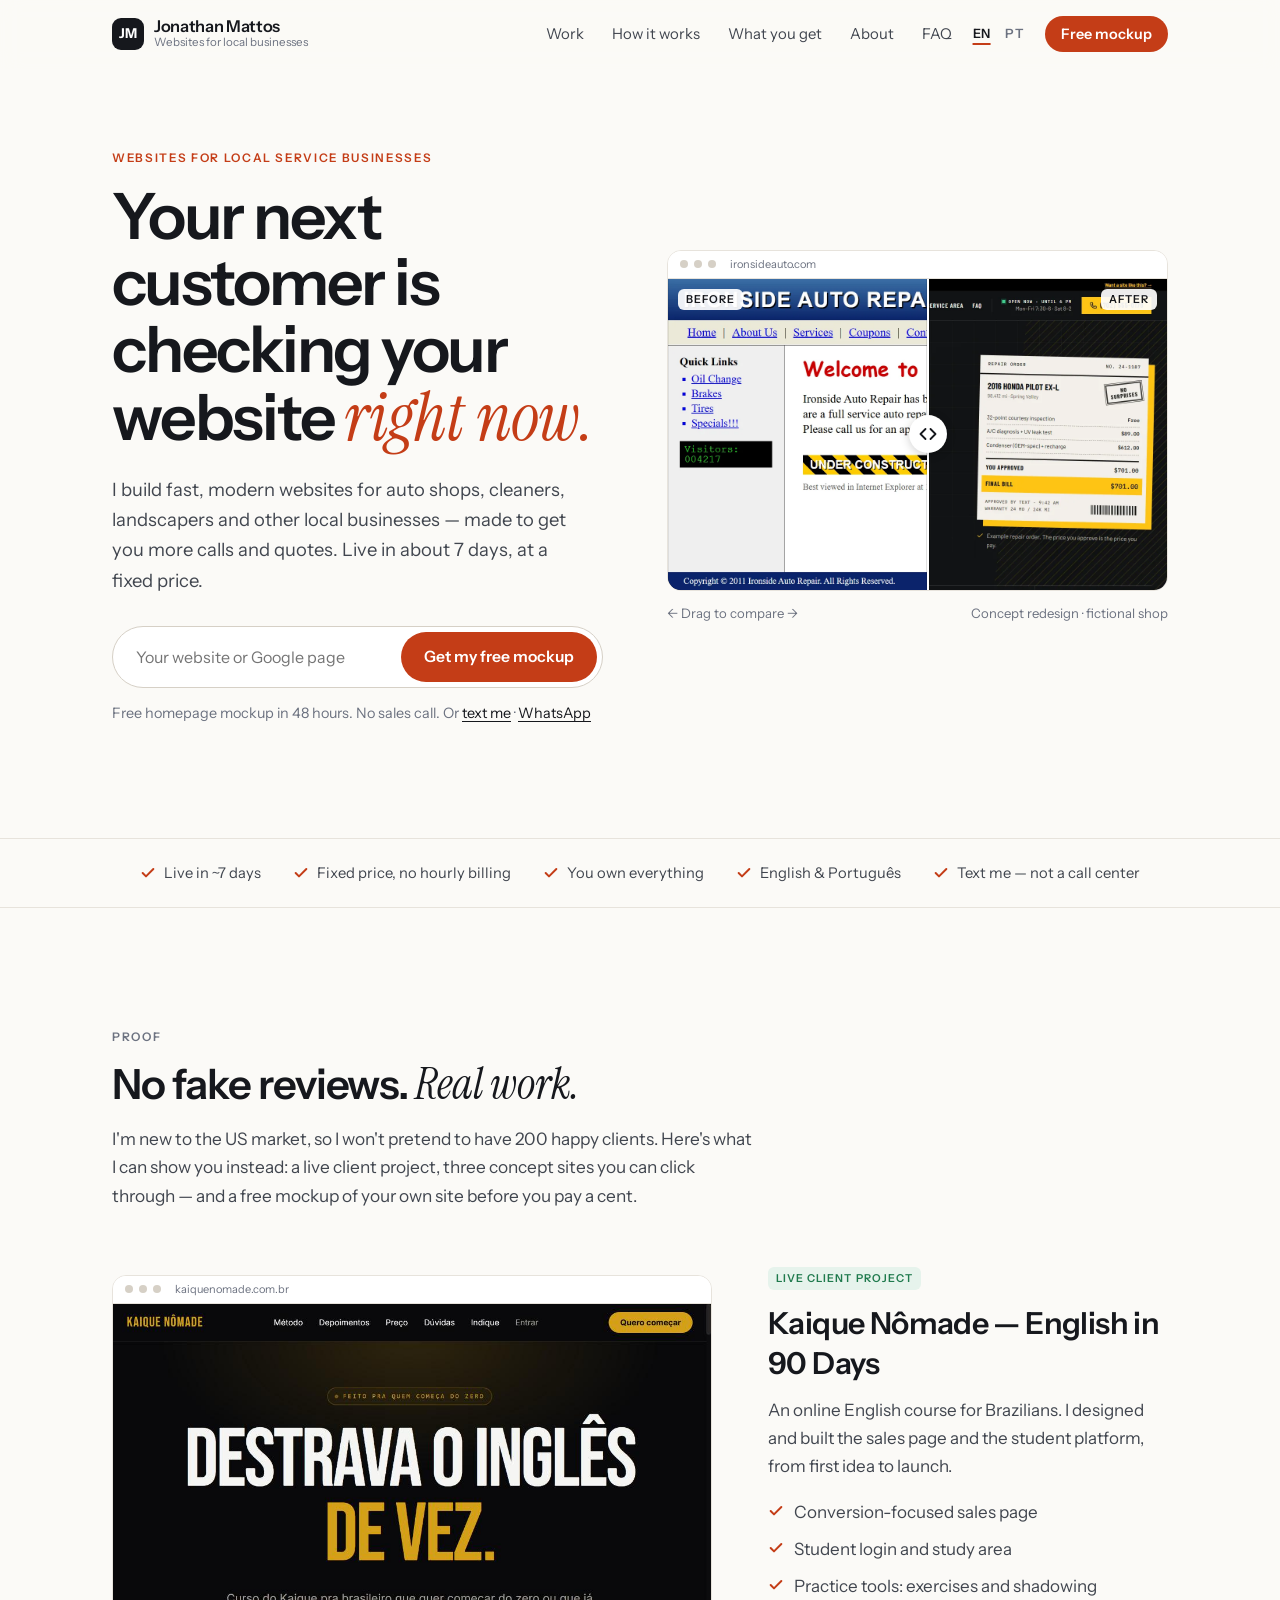
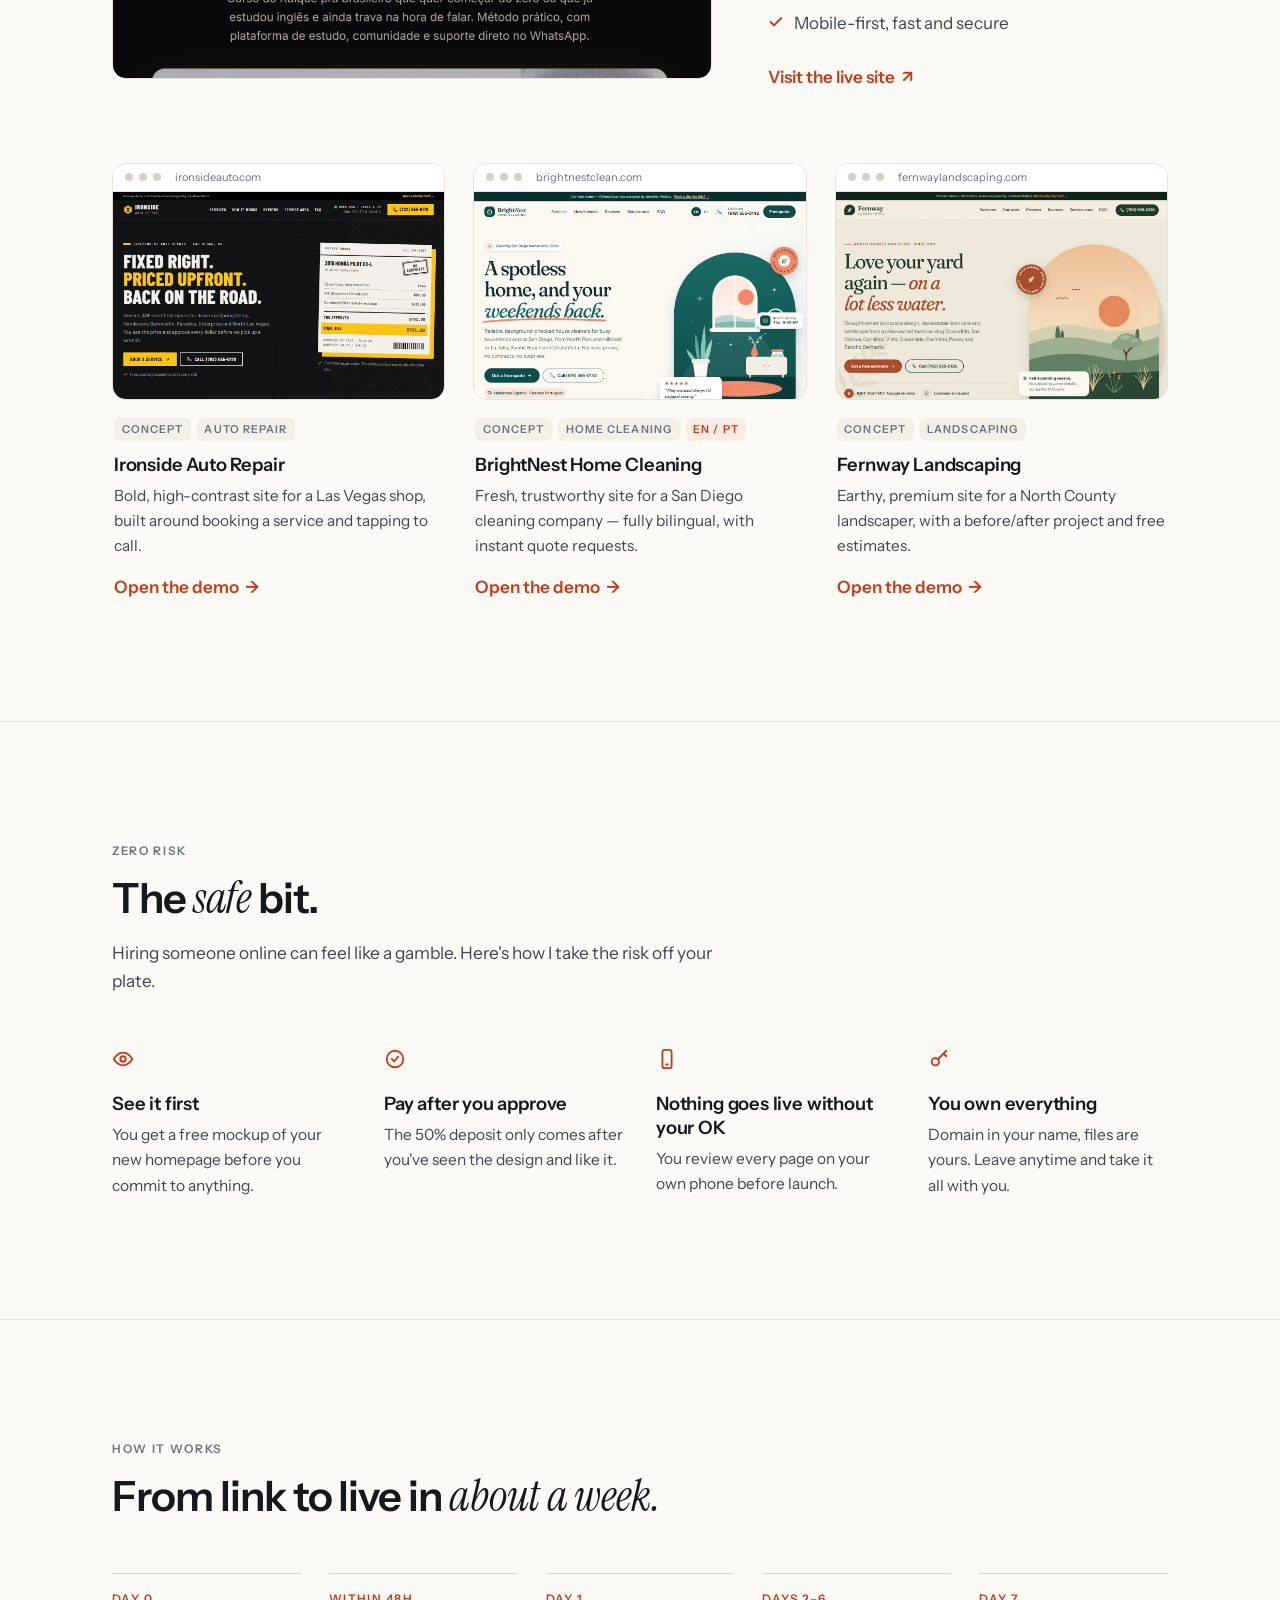
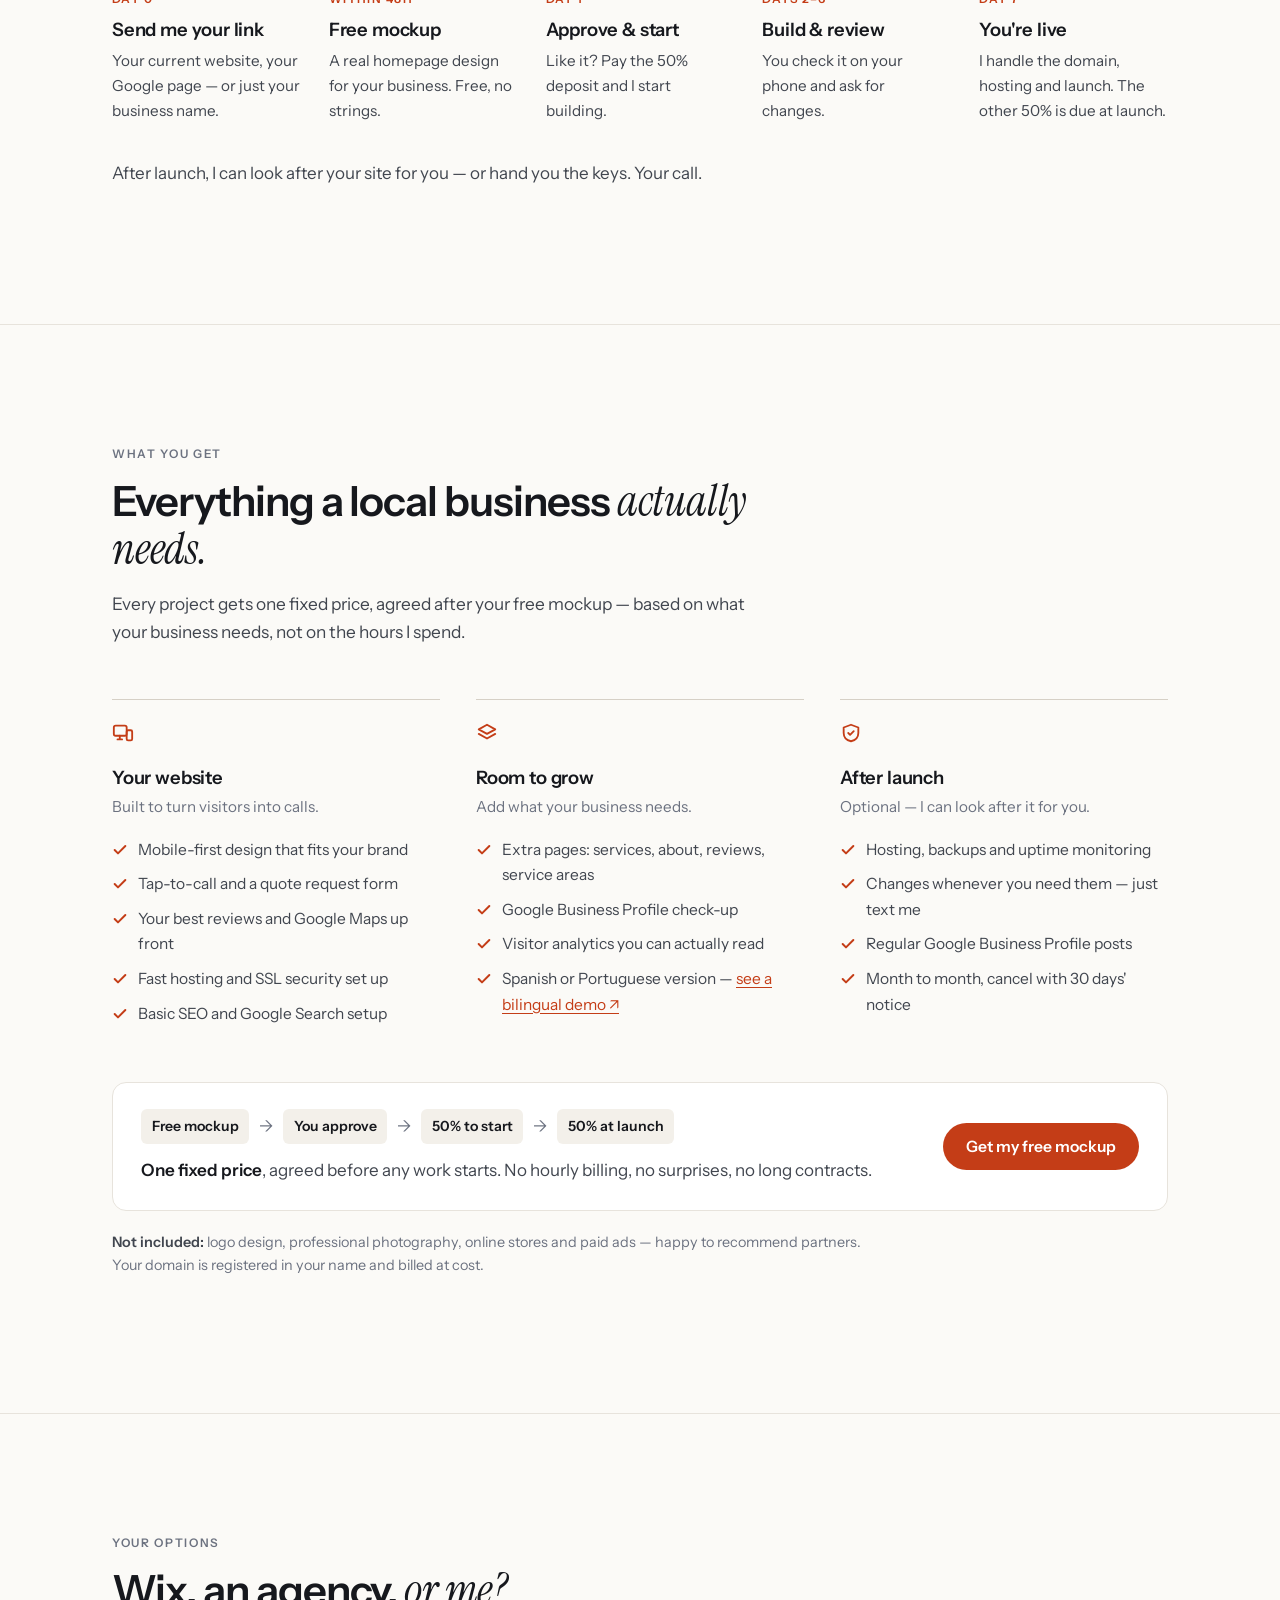
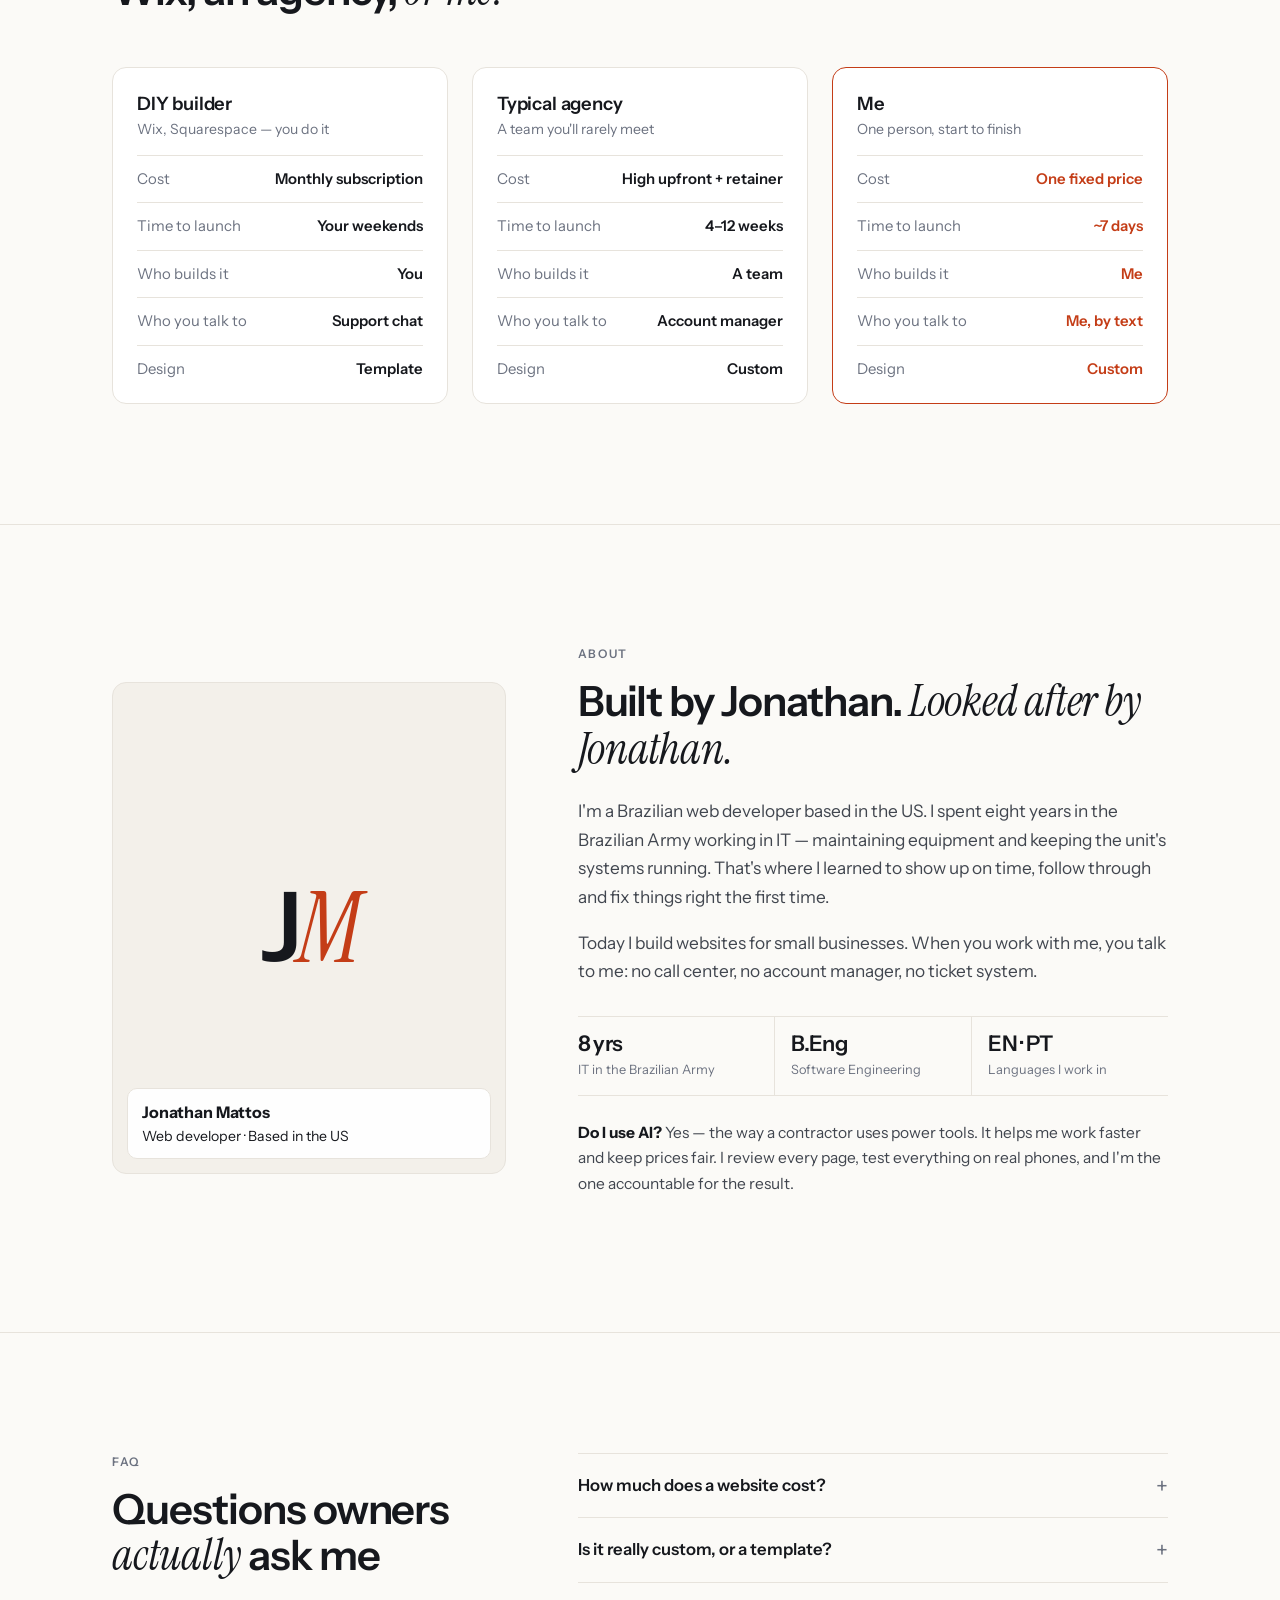
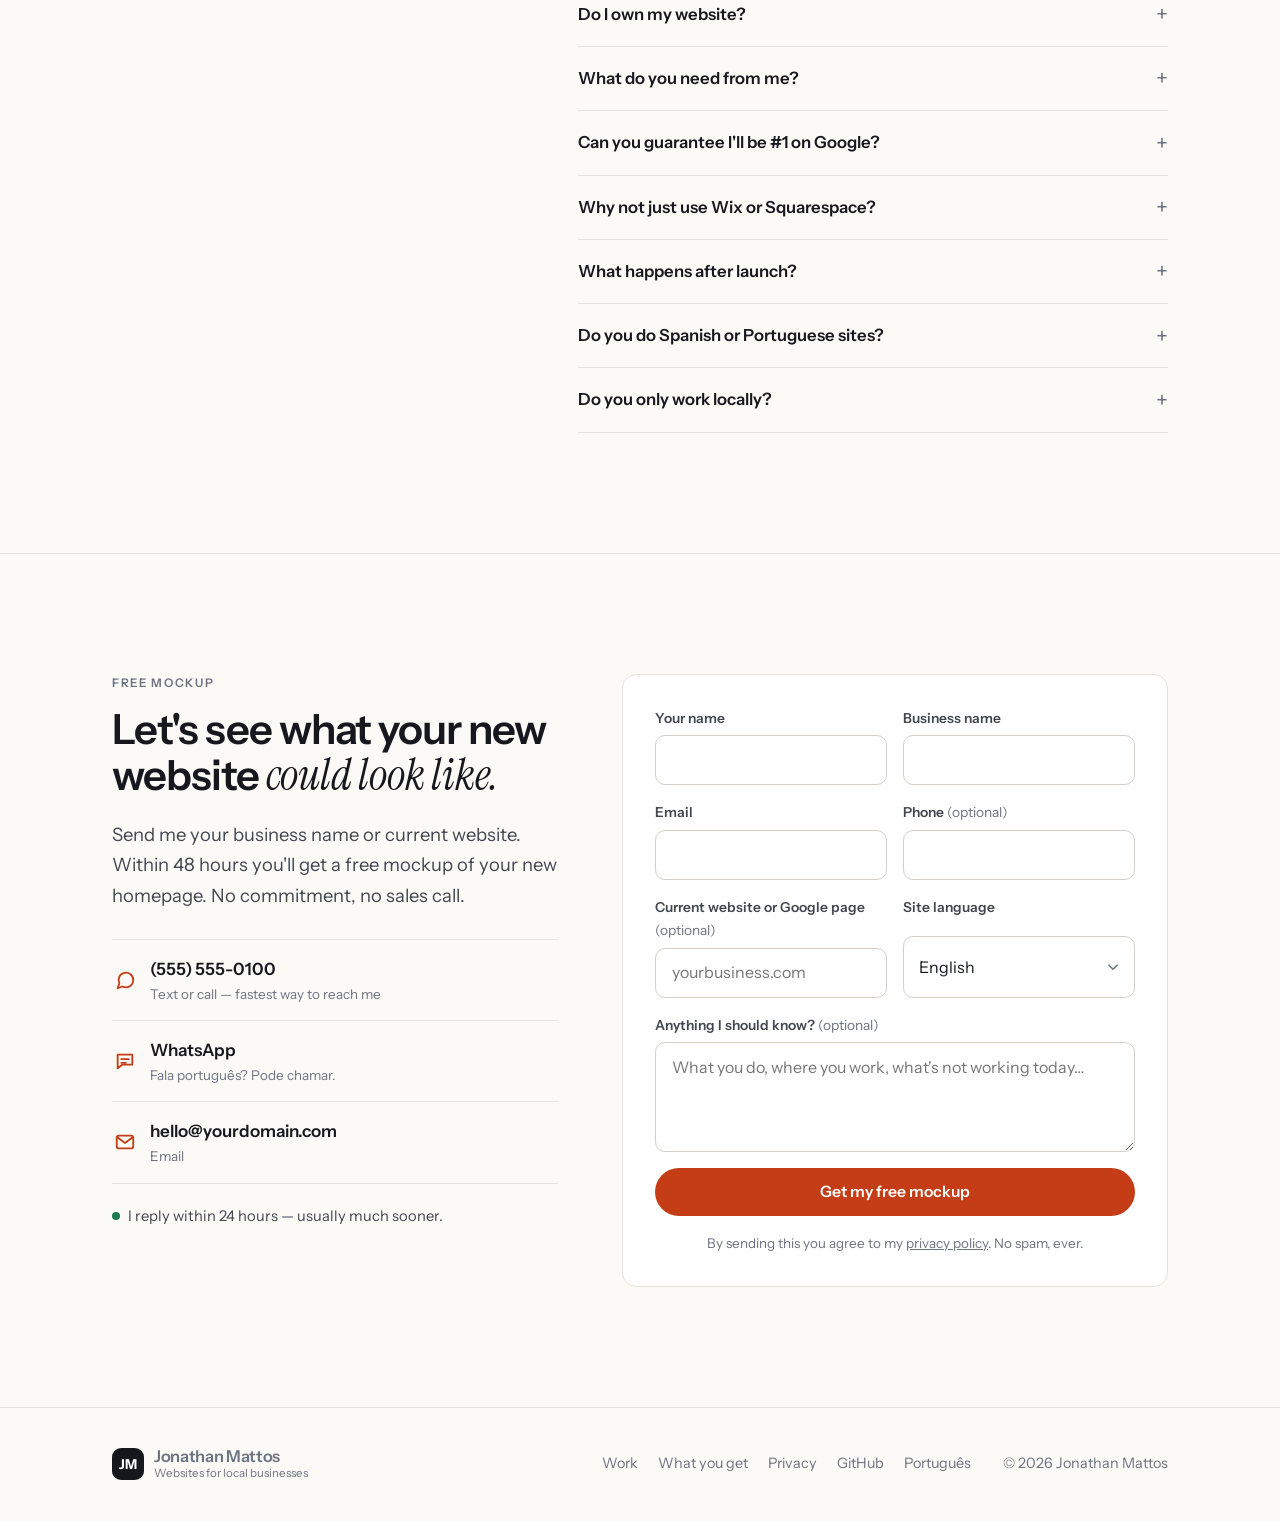
==== commit 90c0604c: "Cleaner design, remove the Ana card, update About - Lighter, cleaner look: thin dividers instead of " ====
--- a/index.html
+++ b/index.html
@@ -86,7 +86,7 @@
           <p class="lead">I build fast, modern websites for auto shops, cleaners, landscapers and other local businesses — made to get you more calls and quotes. Live in about 7 days, at a fixed price.</p>
           <form class="mockup-form" id="mockup-form">
             <label class="sr-only" for="hero-site">Your current website or Google Maps link</label>
-            <input id="hero-site" type="text" inputmode="url" placeholder="yourbusiness.com or Google Maps link" autocomplete="url">
+            <input id="hero-site" type="text" inputmode="url" placeholder="Your website or Google page" autocomplete="url">
             <button class="btn btn-primary" type="submit">Get my free mockup</button>
           </form>
           <!-- TODO: replace the phone number in sms: and wa.me links -->
@@ -168,7 +168,7 @@
               <div class="shot"><img src="assets/img/demo-cleaning.webp" alt="BrightNest Home Cleaning concept website" width="1280" height="800" loading="lazy"></div>
             </div>
             <div class="demo-body">
-              <div class="demo-tags"><span class="tag neutral">Concept</span><span class="tag neutral">Home cleaning</span><span class="tag">EN / PT</span></div>
+              <div class="demo-tags"><span class="tag neutral">Concept</span><span class="tag neutral">Home cleaning</span><span class="tag accent">EN / PT</span></div>
               <h3>BrightNest Home Cleaning</h3>
               <p>Fresh, trustworthy site for a San Diego cleaning company — fully bilingual, with instant quote requests.</p>
               <span class="link-arrow">Open the demo <span aria-hidden="true">→</span></span>
@@ -187,15 +187,6 @@
             </div>
           </a>
         </div>
-
-        <article class="ai-card">
-          <div>
-            <span class="tag dark">Also: automation &amp; AI</span>
-            <h3>Ana — an AI sales assistant on WhatsApp</h3>
-            <p>Answers prospective students and guides them to enroll, built for Kaique Nômade — with a conversation simulator to test it before it ever talks to a real customer.</p>
-          </div>
-          <a class="btn btn-light" href="https://github.com/jonathanmtt/kaique-nomade-agent" target="_blank" rel="noopener">View on GitHub <span aria-hidden="true">↗</span></a>
-        </article>
       </div>
     </section>
 
@@ -351,7 +342,7 @@
     </section>
 
     <!-- ABOUT -->
-    <section class="section" id="about" aria-labelledby="about-title" style="padding-top:0">
+    <section class="section" id="about" aria-labelledby="about-title">
       <div class="container about-grid">
         <figure class="portrait">
           <!-- TODO: replace with a real photo: <img src="assets/img/jonathan.jpg" alt="Jonathan Mattos" width="800" height="1000"> -->
@@ -361,10 +352,10 @@
         <div class="about-text">
           <p class="eyebrow">About</p>
           <h2 id="about-title">Built by Jonathan. <span class="serif">Looked after by Jonathan.</span></h2>
-          <p style="margin-top:24px">I'm a Brazilian web developer based in the US. Before tech, I spent seven years in the Brazilian Army — that's where I learned to show up on time, follow through and do things right the first time.</p>
+          <p style="margin-top:24px">I'm a Brazilian web developer based in the US. I spent eight years in the Brazilian Army working in IT — maintaining equipment and keeping the unit's systems running. That's where I learned to show up on time, follow through and fix things right the first time.</p>
           <p>Today I build websites for small businesses. When you work with me, you talk to me: no call center, no account manager, no ticket system.</p>
           <div class="facts">
-            <div class="fact"><strong>7 yrs</strong><span>Brazilian Army</span></div>
+            <div class="fact"><strong>8 yrs</strong><span>IT in the Brazilian Army</span></div>
             <div class="fact"><strong>B.Eng</strong><span>Software Engineering</span></div>
             <div class="fact"><strong>EN · PT</strong><span>Languages I work in</span></div>
           </div>
@@ -374,7 +365,7 @@
     </section>
 
     <!-- FAQ -->
-    <section class="section" id="faq" aria-labelledby="faq-title" style="padding-top:0">
+    <section class="section" id="faq" aria-labelledby="faq-title">
       <div class="container faq-grid">
         <div>
           <p class="eyebrow">FAQ</p>
--- a/assets/css/style.css
+++ b/assets/css/style.css
@@ -1,36 +1,32 @@
 /* ==========================================================
-   Jonathan Mattos — portfolio v2
+   Jonathan Mattos — portfolio (clean edition)
    Plain CSS, no build step. Rebrand by editing :root tokens.
+   Principles: lots of white space, thin lines instead of boxes,
+   one accent color, no heavy dark blocks.
    ========================================================== */
 
 :root {
-  --bg: #f6f3ee;
+  --bg: #fbfaf7;
   --surface: #ffffff;
-  --surface-2: #efeae2;
+  --surface-2: #f3f0ea;
   --ink: #16181d;
-  --ink-2: #3a3f49;
-  --muted: #5f6573;
-  --line: #e2dcd2;
+  --ink-2: #41464f;
+  --muted: #6c7280;
+  --line: #e7e3dc;
+  --line-strong: #d6d0c6;
   --accent: #c43d17;
   --accent-hover: #a5320f;
-  --accent-soft: #f8e3d9;
-  --accent-bright: #ff8a5c;
-  --dark: #131518;
-  --dark-2: #1c1f25;
-  --dark-line: #30343c;
-  --dark-muted: #b0b6c2;
+  --accent-soft: #fbece5;
   --ok: #1f7a4d;
 
-  --radius: 20px;
-  --radius-sm: 12px;
-  --shadow: 0 1px 2px rgba(22, 24, 29, .06), 0 20px 44px -20px rgba(22, 24, 29, .3);
+  --radius: 14px;
   --font: "Instrument Sans", ui-sans-serif, system-ui, -apple-system, "Segoe UI", sans-serif;
   --serif: "Instrument Serif", Georgia, "Times New Roman", serif;
-  --container: 1160px;
+  --container: 1120px;
 }
 
 *, *::before, *::after { box-sizing: border-box; }
-html { scroll-behavior: smooth; -webkit-text-size-adjust: 100%; scroll-padding-top: 88px; }
+html { scroll-behavior: smooth; -webkit-text-size-adjust: 100%; scroll-padding-top: 84px; }
 @media (prefers-reduced-motion: reduce) {
   html { scroll-behavior: auto; }
   *, *::before, *::after { transition: none !important; animation: none !important; }
@@ -40,7 +36,7 @@
   margin: 0;
   background: var(--bg);
   color: var(--ink);
-  font: 400 17px/1.6 var(--font);
+  font: 400 17px/1.65 var(--font);
   -webkit-font-smoothing: antialiased;
   overflow-x: hidden;
 }
@@ -48,7 +44,7 @@
 a { color: inherit; }
 p { margin: 0 0 1em; }
 ul, ol { margin: 0; padding: 0; list-style: none; }
-:focus-visible { outline: 3px solid var(--accent); outline-offset: 3px; border-radius: 6px; }
+:focus-visible { outline: 2px solid var(--accent); outline-offset: 3px; border-radius: 6px; }
 
 .container { width: 100%; max-width: var(--container); margin: 0 auto; padding: 0 20px; }
 @media (min-width: 768px) { .container { padding: 0 32px; } }
@@ -58,323 +54,273 @@
 .sr-only { position: absolute; width: 1px; height: 1px; padding: 0; margin: -1px; overflow: hidden; clip: rect(0 0 0 0); white-space: nowrap; border: 0; }
 
 /* ---------- Type ---------- */
-h1, h2, h3 { margin: 0; font-family: var(--font); font-weight: 600; letter-spacing: -0.03em; line-height: 1.04; }
-h1 { font-size: clamp(2.55rem, 6.3vw, 4.7rem); letter-spacing: -0.04em; }
-h2 { font-size: clamp(2rem, 4.4vw, 3.3rem); }
-h3 { font-size: 1.3rem; letter-spacing: -0.015em; line-height: 1.2; }
-.serif { font-family: var(--serif); font-style: italic; font-weight: 400; letter-spacing: -0.01em; color: var(--accent); }
-h1 .serif, h2 .serif { font-size: 1.08em; line-height: .9; }
-
-.eyebrow {
-  display: inline-flex; align-items: center; gap: .55em; margin-bottom: 18px;
-  font-size: .78rem; font-weight: 600; letter-spacing: .12em; text-transform: uppercase; color: var(--accent);
-}
-.eyebrow::before { content: ""; width: 8px; height: 8px; border-radius: 50%; background: currentColor; }
-.lead { font-size: 1.17rem; color: var(--ink-2); max-width: 38ch; }
-
-.section { padding: 88px 0; }
-@media (min-width: 900px) { .section { padding: 116px 0; } }
-.section-head { max-width: 700px; margin-bottom: 48px; }
-.section-head p { color: var(--ink-2); font-size: 1.1rem; margin: 18px 0 0; }
-.section-head p.eyebrow { margin: 0 0 18px; font-size: .78rem; color: var(--accent); }
-.included .section-head p.eyebrow { color: var(--accent-bright); }
+h1, h2, h3 { margin: 0; font-family: var(--font); font-weight: 600; letter-spacing: -0.025em; line-height: 1.08; }
+h1 { font-size: clamp(2.4rem, 5.6vw, 4rem); letter-spacing: -0.035em; line-height: 1.04; }
+h2 { font-size: clamp(1.85rem, 3.4vw, 2.6rem); }
+h3 { font-size: 1.15rem; letter-spacing: -0.01em; line-height: 1.3; }
+.serif { font-family: var(--serif); font-style: italic; font-weight: 400; letter-spacing: -0.005em; }
+h1 .serif { color: var(--accent); font-size: 1.06em; }
+h2 .serif { font-size: 1.06em; }
+
+.eyebrow { display: block; margin: 0 0 14px; font-size: .74rem; font-weight: 600; letter-spacing: .14em; text-transform: uppercase; color: var(--muted); }
+.hero .eyebrow { color: var(--accent); }
+.lead { font-size: 1.15rem; color: var(--ink-2); max-width: 40ch; }
+
+.section { padding: 88px 0; border-top: 1px solid var(--line); }
+@media (min-width: 900px) { .section { padding: 120px 0; } }
+.section-head { max-width: 640px; margin-bottom: 52px; }
+.section-head p { color: var(--ink-2); font-size: 1.08rem; margin: 16px 0 0; }
+.section-head p.eyebrow, .about-text p.eyebrow, .page p.eyebrow { margin: 0 0 14px; font-size: .74rem; color: var(--muted); }
 
 /* ---------- Buttons ---------- */
 .btn {
   display: inline-flex; align-items: center; justify-content: center; gap: .5em;
-  font: 600 1rem/1 var(--font); padding: 1em 1.45em; border-radius: 999px;
-  text-decoration: none; border: 1.5px solid transparent; cursor: pointer; white-space: nowrap;
-  transition: background-color .2s, color .2s, border-color .2s, transform .15s;
-}
-.btn:active { transform: translateY(1px); }
+  font: 600 .98rem/1 var(--font); padding: .95em 1.4em; border-radius: 999px;
+  text-decoration: none; border: 1px solid transparent; cursor: pointer; white-space: nowrap;
+  transition: background-color .2s, color .2s, border-color .2s;
+}
 .btn-primary { background: var(--accent); color: #fff; }
 .btn-primary:hover { background: var(--accent-hover); }
-.btn-ghost { border-color: var(--ink); color: var(--ink); background: transparent; }
-.btn-ghost:hover { background: var(--ink); color: #fff; }
-.btn-light { background: #fff; color: var(--ink); }
-.btn-light:hover { background: var(--accent-soft); }
-.btn-sm { padding: .72em 1.1em; font-size: .92rem; }
-
-.link-arrow { display: inline-flex; align-items: center; gap: .4em; font-weight: 600; text-decoration: none; color: var(--accent); }
+.btn-ghost { border-color: var(--line-strong); color: var(--ink); background: var(--surface); }
+.btn-ghost:hover { border-color: var(--ink); }
+.btn-light { border-color: var(--line-strong); background: var(--surface); color: var(--ink); }
+.btn-light:hover { border-color: var(--ink); }
+.btn-sm { padding: .7em 1.05em; font-size: .9rem; }
+
+.link-arrow { display: inline-flex; align-items: center; gap: .35em; font-weight: 600; text-decoration: none; color: var(--accent); }
 .link-arrow:hover { text-decoration: underline; text-underline-offset: 4px; }
 
 /* ---------- Language suggestion bar ---------- */
-.lang-bar { background: var(--ink); color: #fff; font-size: .9rem; }
+.lang-bar { background: var(--surface-2); color: var(--ink-2); font-size: .9rem; border-bottom: 1px solid var(--line); }
 .lang-bar[hidden] { display: none; }
-.lang-bar .container { display: flex; align-items: center; justify-content: center; gap: 12px; min-height: 44px; flex-wrap: wrap; padding-top: 6px; padding-bottom: 6px; }
-.lang-bar a { color: var(--accent-bright); font-weight: 600; }
-.lang-bar button { background: none; border: 0; color: #fff; font: inherit; cursor: pointer; opacity: .75; padding: 4px 8px; }
-.lang-bar button:hover { opacity: 1; }
+.lang-bar .container { display: flex; align-items: center; justify-content: center; gap: 12px; min-height: 42px; flex-wrap: wrap; padding-top: 6px; padding-bottom: 6px; }
+.lang-bar a { color: var(--accent); font-weight: 600; }
+.lang-bar button { background: none; border: 0; color: var(--muted); font: inherit; cursor: pointer; padding: 4px 8px; }
+.lang-bar button:hover { color: var(--ink); }
 
 /* ---------- Header ---------- */
-.site-header {
-  position: sticky; top: 0; z-index: 50;
-  background: rgba(246, 243, 238, .92);
-  -webkit-backdrop-filter: saturate(140%) blur(10px); backdrop-filter: saturate(140%) blur(10px);
-  border-bottom: 1px solid transparent; transition: border-color .2s;
-}
+.site-header { position: sticky; top: 0; z-index: 50; background: rgba(251, 250, 247, .9); -webkit-backdrop-filter: saturate(140%) blur(10px); backdrop-filter: saturate(140%) blur(10px); border-bottom: 1px solid transparent; transition: border-color .2s; }
 .site-header.is-scrolled { border-bottom-color: var(--line); }
-.header-inner { display: flex; align-items: center; gap: 14px; height: 72px; }
+.header-inner { display: flex; align-items: center; gap: 14px; height: 68px; }
 .brand { display: inline-flex; align-items: center; gap: 10px; text-decoration: none; margin-right: auto; min-width: 0; }
-.brand-mark { flex: none; width: 36px; height: 36px; border-radius: 10px; background: var(--ink); color: #fff; display: grid; place-items: center; font: 700 .95rem/1 var(--font); letter-spacing: -.03em; }
-.brand-name { font: 600 1.08rem/1.1 var(--font); letter-spacing: -.02em; white-space: nowrap; }
-.brand-name small { display: block; font: 400 .74rem/1.25 var(--font); color: var(--muted); letter-spacing: 0; }
+.brand-mark { flex: none; width: 32px; height: 32px; border-radius: 9px; background: var(--ink); color: #fff; display: grid; place-items: center; font: 700 .85rem/1 var(--font); letter-spacing: -.03em; }
+.brand-name { font: 600 1.02rem/1.1 var(--font); letter-spacing: -.02em; white-space: nowrap; }
+.brand-name small { display: block; font: 400 .72rem/1.3 var(--font); color: var(--muted); letter-spacing: 0; }
 @media (max-width: 380px) { .brand-name small { display: none; } }
 
-.nav { display: none; gap: 26px; }
-.nav a { text-decoration: none; font-size: .95rem; font-weight: 500; color: var(--ink-2); }
-.nav a:hover { color: var(--accent); }
+.nav { display: none; gap: 28px; }
+.nav a { text-decoration: none; font-size: .93rem; color: var(--ink-2); }
+.nav a:hover { color: var(--ink); }
 @media (min-width: 1040px) { .nav { display: flex; } }
 
-.lang-switch { display: inline-flex; border: 1px solid var(--line); border-radius: 999px; padding: 3px; background: var(--surface); }
-.lang-switch a { font-size: .8rem; font-weight: 700; letter-spacing: .04em; text-decoration: none; padding: .42em .7em; border-radius: 999px; color: var(--muted); }
-.lang-switch a[aria-current="true"] { background: var(--ink); color: #fff; }
+.lang-switch { display: inline-flex; gap: 2px; font-size: .8rem; font-weight: 600; letter-spacing: .04em; }
+.lang-switch a { text-decoration: none; padding: .35em .5em; border-radius: 6px; color: var(--muted); }
+.lang-switch a[aria-current="true"] { color: var(--ink); text-decoration: underline; text-underline-offset: 5px; text-decoration-thickness: 2px; text-decoration-color: var(--accent); }
 .lang-switch a:not([aria-current="true"]):hover { color: var(--ink); }
 .header-cta { display: none; }
 @media (min-width: 760px) { .header-cta { display: inline-flex; } }
 
 /* ---------- Hero ---------- */
-.hero { padding: 44px 0 64px; }
-@media (min-width: 980px) { .hero { padding: 64px 0 96px; } }
-.hero-grid { display: grid; gap: 48px; align-items: center; }
-@media (min-width: 980px) { .hero-grid { grid-template-columns: 1fr 1fr; gap: 56px; } }
-.hero .lead { margin: 22px 0 28px; }
-@media (min-width: 980px) { .hero h1 { font-size: clamp(3rem, 4.5vw, 4.15rem); } }
-
-.mockup-form { display: flex; flex-direction: column; gap: 10px; max-width: 520px; }
+.hero { padding: 48px 0 72px; }
+@media (min-width: 980px) { .hero { padding: 80px 0 112px; } }
+.hero-grid { display: grid; gap: 52px; align-items: center; }
+@media (min-width: 980px) { .hero-grid { grid-template-columns: 1fr 1.02fr; gap: 64px; } }
+.hero .lead { margin: 22px 0 30px; }
+
+.mockup-form { display: flex; flex-direction: column; gap: 10px; max-width: 500px; }
 @media (min-width: 520px) {
-  .mockup-form { flex-direction: row; background: var(--surface); border: 1.5px solid var(--line); border-radius: 999px; padding: 6px; box-shadow: var(--shadow); }
+  .mockup-form { flex-direction: row; background: var(--surface); border: 1px solid var(--line-strong); border-radius: 999px; padding: 5px; }
   .mockup-form input { border: 0 !important; background: transparent !important; }
 }
-.mockup-form input {
-  flex: 1; min-width: 0; font: 400 1rem/1.3 var(--font); color: var(--ink);
-  padding: .95em 1.1em; border-radius: 999px; border: 1.5px solid var(--line); background: var(--surface);
-}
+.mockup-form input { flex: 1; min-width: 0; font: 400 1rem/1.3 var(--font); color: var(--ink); padding: .9em 1.1em; border-radius: 999px; border: 1px solid var(--line-strong); background: var(--surface); }
 .mockup-form input:focus { outline: none; }
-.mockup-form:focus-within { border-color: var(--accent); }
-.micro { margin: 14px 0 0; font-size: .92rem; color: var(--muted); }
-.micro a { color: var(--ink); font-weight: 600; text-underline-offset: 3px; }
+.mockup-form:focus-within { border-color: var(--ink); }
+.micro { margin: 14px 0 0; font-size: .9rem; color: var(--muted); }
+.micro a { color: var(--ink); text-underline-offset: 3px; }
 
 /* Before / after slider */
-.ba { position: relative; }
-.ba .browser { box-shadow: var(--shadow); }
 .ba-stage { position: relative; aspect-ratio: 16 / 10; overflow: hidden; background: #fff; --pos: 50%; touch-action: pan-y; }
 .ba-img { position: absolute; inset: 0; width: 100%; height: 100%; object-fit: cover; object-position: top center; }
 .ba-before { clip-path: inset(0 calc(100% - var(--pos)) 0 0); }
-.ba-handle { position: absolute; top: 0; bottom: 0; left: var(--pos); width: 3px; margin-left: -1.5px; background: #fff; box-shadow: 0 0 0 1px rgba(0,0,0,.15); pointer-events: none; }
+.ba-handle { position: absolute; top: 0; bottom: 0; left: var(--pos); width: 2px; margin-left: -1px; background: #fff; box-shadow: 0 0 0 1px rgba(0,0,0,.12); pointer-events: none; }
 .ba-handle::after {
-  content: ""; position: absolute; top: 50%; left: 50%; width: 42px; height: 42px; margin: -21px 0 0 -21px; border-radius: 50%;
-  background: #fff url("data:image/svg+xml,%3Csvg xmlns='http://www.w3.org/2000/svg' viewBox='0 0 24 24' fill='none' stroke='%2316181d' stroke-width='2.4' stroke-linecap='round' stroke-linejoin='round'%3E%3Cpath d='m9 6-6 6 6 6M15 6l6 6-6 6'/%3E%3C/svg%3E") center / 22px no-repeat;
-  box-shadow: 0 4px 14px rgba(0,0,0,.25);
+  content: ""; position: absolute; top: 50%; left: 50%; width: 38px; height: 38px; margin: -19px 0 0 -19px; border-radius: 50%;
+  background: #fff url("data:image/svg+xml,%3Csvg xmlns='http://www.w3.org/2000/svg' viewBox='0 0 24 24' fill='none' stroke='%2316181d' stroke-width='2.2' stroke-linecap='round' stroke-linejoin='round'%3E%3Cpath d='m9 6-6 6 6 6M15 6l6 6-6 6'/%3E%3C/svg%3E") center / 20px no-repeat;
+  box-shadow: 0 2px 10px rgba(0,0,0,.18);
 }
 .ba-range { position: absolute; inset: 0; width: 100%; height: 100%; margin: 0; opacity: 0; cursor: ew-resize; -webkit-appearance: none; appearance: none; }
-.ba-range:focus-visible ~ .ba-handle::after { outline: 3px solid var(--accent); outline-offset: 2px; }
-.ba-tag { position: absolute; top: 12px; z-index: 2; font: 700 .7rem/1 var(--font); letter-spacing: .1em; text-transform: uppercase; padding: .55em .8em; border-radius: 999px; pointer-events: none; }
-.ba-tag.before { left: 12px; background: rgba(22,24,29,.78); color: #fff; }
-.ba-tag.after { right: 12px; background: var(--accent); color: #fff; }
-.ba-note { margin: 14px 0 0; font-size: .85rem; color: var(--muted); display: flex; justify-content: space-between; gap: 12px; flex-wrap: wrap; }
+.ba-range:focus-visible ~ .ba-handle::after { outline: 2px solid var(--accent); outline-offset: 2px; }
+.ba-tag { position: absolute; top: 10px; z-index: 2; font: 600 .68rem/1 var(--font); letter-spacing: .1em; text-transform: uppercase; padding: .5em .7em; border-radius: 6px; pointer-events: none; background: rgba(255,255,255,.92); color: var(--ink); }
+.ba-tag.before { left: 10px; }
+.ba-tag.after { right: 10px; }
+.ba-note { margin: 12px 0 0; font-size: .82rem; color: var(--muted); display: flex; justify-content: space-between; gap: 12px; flex-wrap: wrap; }
 
 /* ---------- Browser frame ---------- */
-.browser { background: var(--surface); border: 1px solid var(--line); border-radius: 14px; overflow: hidden; }
-.browser-bar { display: flex; align-items: center; gap: 6px; height: 30px; padding: 0 12px; background: #f2eee7; border-bottom: 1px solid var(--line); }
-.browser-bar i { width: 9px; height: 9px; border-radius: 50%; background: #d8d1c5; }
-.browser-bar span { margin-left: 8px; flex: 1; max-width: 70%; font-size: 11px; color: var(--muted); background: #fff; border-radius: 6px; padding: 2px 10px; white-space: nowrap; overflow: hidden; text-overflow: ellipsis; }
+.browser { background: var(--surface); border: 1px solid var(--line); border-radius: var(--radius); overflow: hidden; }
+.browser-bar { display: flex; align-items: center; gap: 6px; height: 28px; padding: 0 12px; background: var(--surface); border-bottom: 1px solid var(--line); }
+.browser-bar i { width: 8px; height: 8px; border-radius: 50%; background: var(--line-strong); }
+.browser-bar span { margin-left: 8px; flex: 1; max-width: 70%; font-size: 11px; color: var(--muted); white-space: nowrap; overflow: hidden; text-overflow: ellipsis; }
 .shot { aspect-ratio: 16 / 10; overflow: hidden; background: var(--surface-2); }
 .shot img { width: 100%; height: 100%; object-fit: cover; object-position: top center; }
 
 /* ---------- Summary strip ---------- */
-.strip { background: var(--ink); color: #f3f0ea; }
-.strip ul { display: flex; flex-wrap: wrap; justify-content: center; gap: 10px 28px; padding: 18px 0; font-size: .95rem; font-weight: 500; }
+.strip { border-top: 1px solid var(--line); }
+.strip ul { display: flex; flex-wrap: wrap; justify-content: center; gap: 10px 32px; padding: 22px 20px; font-size: .92rem; color: var(--ink-2); }
 .strip li { display: inline-flex; align-items: center; gap: 8px; }
-.strip svg { color: var(--accent-bright); flex: none; }
-
-/* ---------- Cards ---------- */
-.grid-3 { display: grid; gap: 18px; }
-@media (min-width: 840px) { .grid-3 { grid-template-columns: repeat(3, 1fr); gap: 22px; } }
-.grid-2 { display: grid; gap: 18px; }
-@media (min-width: 760px) { .grid-2 { grid-template-columns: repeat(2, 1fr); gap: 22px; } }
-
-.card { padding: 28px; border-radius: var(--radius); background: var(--surface); border: 1px solid var(--line); }
-.card .icon { width: 46px; height: 46px; border-radius: 12px; display: grid; place-items: center; background: var(--accent-soft); color: var(--accent); margin-bottom: 18px; }
-.card h3 { margin-bottom: 8px; }
-.card p { color: var(--ink-2); margin: 0; }
-.card a { color: var(--accent); font-weight: 600; text-underline-offset: 3px; }
-
-.tag { display: inline-block; font: 700 .7rem/1 var(--font); letter-spacing: .1em; text-transform: uppercase; padding: .6em .85em; border-radius: 999px; background: var(--accent-soft); color: var(--accent); }
-.tag.neutral { background: var(--surface-2); color: var(--ink-2); }
-.tag.dark { background: var(--dark-line); color: #fff; }
-.tag.ok { background: #e1f3e8; color: var(--ok); }
+.strip svg { color: var(--accent); flex: none; }
+
+/* ---------- Tags ---------- */
+.tag { display: inline-block; font: 600 .68rem/1 var(--font); letter-spacing: .1em; text-transform: uppercase; padding: .55em .7em; border-radius: 6px; background: var(--surface-2); color: var(--muted); }
+.tag.ok { background: #e6f3ec; color: var(--ok); }
+.tag.accent { background: var(--accent-soft); color: var(--accent); }
 
 /* ---------- Work ---------- */
-.case { display: grid; gap: 30px; align-items: center; padding: 22px; border-radius: 28px; background: var(--surface); border: 1px solid var(--line); margin-bottom: 26px; }
-@media (min-width: 900px) { .case { grid-template-columns: 1.15fr .85fr; padding: 34px; gap: 48px; } }
-.case h3 { font-size: clamp(1.6rem, 3vw, 2.2rem); margin: 10px 0 12px; }
+.case { display: grid; gap: 32px; align-items: center; margin-bottom: 72px; }
+@media (min-width: 900px) { .case { grid-template-columns: 1.2fr .8fr; gap: 56px; } }
+.case h3 { font-size: clamp(1.5rem, 2.6vw, 1.9rem); letter-spacing: -.02em; margin: 14px 0 12px; }
 .case p { color: var(--ink-2); }
-.checklist { display: grid; gap: 10px; margin: 18px 0 24px; }
-.checklist li { display: flex; gap: 10px; align-items: flex-start; }
-.checklist svg { flex: none; margin-top: 4px; color: var(--accent); }
-
-.demo-grid { display: grid; gap: 22px; }
+.checklist { display: grid; gap: 9px; margin: 18px 0 26px; }
+.checklist li { display: flex; gap: 10px; align-items: flex-start; color: var(--ink-2); }
+.checklist svg { flex: none; margin-top: 5px; color: var(--accent); }
+
+.demo-grid { display: grid; gap: 40px 28px; }
 @media (min-width: 720px) { .demo-grid { grid-template-columns: repeat(2, 1fr); } }
 @media (min-width: 1040px) { .demo-grid { grid-template-columns: repeat(3, 1fr); } }
-.demo { display: flex; flex-direction: column; background: var(--surface); border: 1px solid var(--line); border-radius: var(--radius); overflow: hidden; text-decoration: none; transition: transform .25s, box-shadow .25s; }
-.demo:hover { transform: translateY(-4px); box-shadow: var(--shadow); }
-.demo .browser { border: 0; border-bottom: 1px solid var(--line); border-radius: 0; }
-.demo-body { padding: 20px 22px 24px; display: flex; flex-direction: column; flex: 1; }
+.demo { display: flex; flex-direction: column; text-decoration: none; }
+.demo .browser { transition: border-color .2s, transform .25s; }
+.demo:hover .browser { border-color: var(--line-strong); transform: translateY(-3px); }
+.demo-body { padding: 18px 2px 0; display: flex; flex-direction: column; flex: 1; }
 .demo-tags { display: flex; gap: 6px; flex-wrap: wrap; }
-.demo-body h3 { margin: 12px 0 8px; }
-.demo-body p { color: var(--ink-2); font-size: .97rem; flex: 1; }
-
-.ai-card { margin-top: 26px; display: grid; gap: 20px; align-items: center; padding: 30px; border-radius: 28px; background: var(--dark); color: #fff; }
-@media (min-width: 860px) { .ai-card { grid-template-columns: 1fr auto; padding: 38px 44px; } }
-.ai-card h3 { font-size: clamp(1.45rem, 2.6vw, 1.95rem); margin: 12px 0 10px; }
-.ai-card p { color: var(--dark-muted); margin: 0; max-width: 62ch; }
-.ai-card .btn-light { justify-self: start; }
+.demo-body h3 { margin: 12px 0 6px; }
+.demo-body p { color: var(--ink-2); font-size: .96rem; flex: 1; margin-bottom: 14px; }
 
 /* ---------- Safe bit ---------- */
-.safe { background: var(--surface); border-top: 1px solid var(--line); border-bottom: 1px solid var(--line); }
-.safe-grid { display: grid; gap: 18px; }
-@media (min-width: 760px) { .safe-grid { grid-template-columns: repeat(2, 1fr); gap: 22px; } }
+.safe-grid { display: grid; gap: 36px 32px; }
+@media (min-width: 760px) { .safe-grid { grid-template-columns: repeat(2, 1fr); } }
 @media (min-width: 1080px) { .safe-grid { grid-template-columns: repeat(4, 1fr); } }
-.safe-item { padding: 26px; border-radius: var(--radius); background: var(--bg); border: 1px solid var(--line); }
-.safe-item .icon { width: 44px; height: 44px; border-radius: 50%; display: grid; place-items: center; background: var(--ink); color: #fff; margin-bottom: 18px; }
-.safe-item h3 { font-size: 1.18rem; margin-bottom: 8px; }
+.safe-item .icon { color: var(--accent); margin-bottom: 14px; }
+.safe-item h3 { margin-bottom: 6px; }
 .safe-item p { color: var(--ink-2); margin: 0; font-size: .97rem; }
 
 /* ---------- Timeline ---------- */
-.timeline { display: grid; gap: 14px; counter-reset: day; }
-@media (min-width: 980px) { .timeline { grid-template-columns: repeat(5, 1fr); gap: 0; } }
-.tl-item { position: relative; padding: 22px 22px 24px; border-radius: var(--radius); background: var(--surface); border: 1px solid var(--line); }
-@media (min-width: 980px) {
-  .tl-item { border-radius: 0; border-right-width: 0; }
-  .tl-item:first-child { border-radius: var(--radius) 0 0 var(--radius); }
-  .tl-item:last-child { border-radius: 0 var(--radius) var(--radius) 0; border-right-width: 1px; }
-}
-.tl-day { display: inline-block; font: 700 .72rem/1 var(--font); letter-spacing: .1em; text-transform: uppercase; color: var(--accent); background: var(--accent-soft); padding: .55em .75em; border-radius: 999px; margin-bottom: 14px; }
-.tl-item h3 { font-size: 1.12rem; margin-bottom: 6px; }
-.tl-item p { color: var(--ink-2); font-size: .94rem; margin: 0; }
-.tl-after { margin-top: 18px; color: var(--ink-2); font-size: .98rem; }
-
-/* ---------- What's included (dark) ---------- */
-.included { background: var(--dark); color: #fff; }
-.included .section-head p { color: var(--dark-muted); }
-.included h2 .serif { color: var(--accent-bright); }
-.incl-grid { display: grid; gap: 20px; }
+.timeline { display: grid; gap: 0; }
+@media (min-width: 980px) { .timeline { grid-template-columns: repeat(5, 1fr); gap: 28px; } }
+.tl-item { padding: 20px 0 22px; border-top: 1px solid var(--line-strong); }
+@media (min-width: 980px) { .tl-item { padding-bottom: 0; } }
+.tl-day { display: block; font: 600 .74rem/1 var(--font); letter-spacing: .12em; text-transform: uppercase; color: var(--accent); margin-bottom: 12px; }
+.tl-item h3 { margin-bottom: 6px; }
+.tl-item p { color: var(--ink-2); font-size: .95rem; margin: 0; }
+.tl-after { margin-top: 36px; color: var(--ink-2); }
+
+/* ---------- What's included ---------- */
+.incl-grid { display: grid; gap: 40px 36px; }
 @media (min-width: 980px) { .incl-grid { grid-template-columns: repeat(3, 1fr); } }
-.incl { padding: 30px 26px; border-radius: 24px; background: var(--dark-2); border: 1px solid var(--dark-line); }
-.incl .icon { width: 46px; height: 46px; border-radius: 12px; display: grid; place-items: center; background: rgba(255, 138, 92, .14); color: var(--accent-bright); margin-bottom: 18px; }
-.incl h3 { font-size: 1.3rem; }
-.incl .sub { color: var(--dark-muted); font-size: .95rem; margin: 6px 0 0; }
-.incl ul { display: grid; gap: 10px; margin: 20px 0 0; font-size: .97rem; }
-.incl li { display: flex; gap: 10px; align-items: flex-start; color: #e4e7ec; }
-.incl li svg { flex: none; margin-top: 4px; color: var(--accent-bright); }
-.incl li a { color: inherit; text-underline-offset: 3px; }
-.pay { margin-top: 26px; display: grid; gap: 18px; align-items: center; padding: 26px 28px; border-radius: 20px; border: 1px solid var(--dark-line); }
+.incl { padding-top: 22px; border-top: 1px solid var(--line-strong); }
+.incl .icon { color: var(--accent); margin-bottom: 14px; }
+.incl .sub { color: var(--muted); font-size: .95rem; margin: 4px 0 0; }
+.incl ul { display: grid; gap: 9px; margin: 18px 0 0; font-size: .97rem; }
+.incl li { display: flex; gap: 10px; align-items: flex-start; color: var(--ink-2); }
+.incl li svg { flex: none; margin-top: 5px; color: var(--accent); }
+.incl li a { color: var(--accent); text-underline-offset: 3px; }
+.pay { margin-top: 56px; display: grid; gap: 18px; align-items: center; padding: 26px 28px; border-radius: var(--radius); background: var(--surface); border: 1px solid var(--line); }
 @media (min-width: 860px) { .pay { grid-template-columns: 1fr auto; } }
-.pay p { margin: 0; color: var(--dark-muted); }
-.pay strong { color: #fff; font-weight: 600; }
-.pay .pay-steps { display: flex; flex-wrap: wrap; align-items: center; gap: 8px 10px; margin-bottom: 12px; color: var(--dark-muted); }
-.pay-steps span { padding: .45em .8em; border-radius: 999px; background: rgba(255, 255, 255, .08); color: #fff; font-size: .9rem; font-weight: 600; }
-.fineprint { margin-top: 22px; color: var(--dark-muted); font-size: .92rem; max-width: 76ch; }
-.fineprint strong { color: #fff; font-weight: 600; }
+.pay p { margin: 0; color: var(--ink-2); }
+.pay strong { color: var(--ink); font-weight: 600; }
+.pay .pay-steps { display: flex; flex-wrap: wrap; align-items: center; gap: 8px 10px; margin-bottom: 12px; color: var(--muted); }
+.pay-steps span { padding: .4em .75em; border-radius: 6px; background: var(--surface-2); color: var(--ink); font-size: .88rem; font-weight: 600; }
+.fineprint { margin-top: 20px; color: var(--muted); font-size: .9rem; max-width: 76ch; }
+.fineprint strong { color: var(--ink-2); font-weight: 600; }
 
 /* ---------- Compare ---------- */
 .compare-grid { display: grid; gap: 18px; }
-@media (min-width: 900px) { .compare-grid { grid-template-columns: repeat(3, 1fr); gap: 22px; align-items: start; } }
-.opt { padding: 26px; border-radius: var(--radius); background: var(--surface); border: 1px solid var(--line); }
-.opt.me { border: 2px solid var(--accent); box-shadow: var(--shadow); }
-.opt h3 { font-size: 1.25rem; margin-bottom: 4px; }
-.opt .opt-sub { color: var(--muted); font-size: .9rem; margin: 0 0 16px; }
-.opt dl { margin: 0; display: grid; gap: 0; }
-.opt dl div { display: flex; justify-content: space-between; gap: 14px; padding: 11px 0; border-top: 1px solid var(--line); font-size: .95rem; }
+@media (min-width: 900px) { .compare-grid { grid-template-columns: repeat(3, 1fr); gap: 24px; align-items: start; } }
+.opt { padding: 24px 24px 10px; border-radius: var(--radius); border: 1px solid var(--line); background: var(--surface); }
+.opt.me { border-color: var(--accent); }
+.opt h3 { font-size: 1.15rem; margin-bottom: 2px; }
+.opt .opt-sub { color: var(--muted); font-size: .88rem; margin: 0 0 14px; }
+.opt dl { margin: 0; }
+.opt dl div { display: flex; justify-content: space-between; gap: 14px; padding: 11px 0; border-top: 1px solid var(--line); font-size: .93rem; }
 .opt dt { color: var(--muted); }
 .opt dd { margin: 0; font-weight: 600; text-align: right; }
 .opt.me dd { color: var(--accent); }
-.compare-note { margin-top: 16px; font-size: .85rem; color: var(--muted); }
 
 /* ---------- About ---------- */
 .about-grid { display: grid; gap: 40px; align-items: center; }
-@media (min-width: 900px) { .about-grid { grid-template-columns: .82fr 1.18fr; gap: 72px; } }
-.portrait { position: relative; margin: 0; aspect-ratio: 4 / 3; border-radius: 28px; overflow: hidden; background: radial-gradient(120% 80% at 20% 0%, #2a2e36 0%, transparent 60%), var(--dark); display: grid; place-items: center; }
+@media (min-width: 900px) { .about-grid { grid-template-columns: .8fr 1.2fr; gap: 72px; } }
+.portrait { position: relative; margin: 0; aspect-ratio: 4 / 3; border-radius: var(--radius); overflow: hidden; background: var(--surface-2); display: grid; place-items: center; border: 1px solid var(--line); }
 @media (min-width: 900px) { .portrait { aspect-ratio: 4 / 5; } }
 .portrait img { width: 100%; height: 100%; object-fit: cover; }
-.portrait .initials { font: 600 clamp(4rem, 12vw, 7rem)/1 var(--font); color: #fff; letter-spacing: -.05em; }
-.portrait .initials span { font-family: var(--serif); font-style: italic; font-weight: 400; color: var(--accent-bright); }
-.portrait figcaption { position: absolute; left: 16px; right: 16px; bottom: 16px; background: rgba(255,255,255,.95); color: var(--ink); border-radius: 14px; padding: 12px 16px; font-size: .9rem; }
-.portrait figcaption strong { display: block; font-size: 1.05rem; }
-.about-text p { font-size: 1.1rem; color: var(--ink-2); }
-.about-text p.eyebrow { font-size: .78rem; color: var(--accent); }
-.signoff { font-family: var(--serif); font-style: italic; font-size: 1.6rem; line-height: 1.25; color: var(--ink); margin: 26px 0 0; }
-.facts { display: grid; grid-template-columns: repeat(3, 1fr); gap: 12px; margin-top: 30px; }
-.fact { padding: 16px 14px; border-radius: 16px; background: var(--surface); border: 1px solid var(--line); }
-.fact strong { display: block; font: 600 1.5rem/1 var(--font); letter-spacing: -.03em; }
-.fact span { font-size: .82rem; color: var(--muted); line-height: 1.3; display: block; margin-top: 8px; }
-.ai-note { margin-top: 26px; padding: 18px 20px; border-radius: 16px; background: var(--surface); border: 1px solid var(--line); font-size: .97rem; color: var(--ink-2); }
+.portrait .initials { font: 600 clamp(3.5rem, 10vw, 6rem)/1 var(--font); color: var(--ink); letter-spacing: -.05em; }
+.portrait .initials span { font-family: var(--serif); font-style: italic; font-weight: 400; color: var(--accent); }
+.portrait figcaption { position: absolute; left: 14px; right: 14px; bottom: 14px; background: rgba(255,255,255,.94); color: var(--ink); border-radius: 10px; padding: 10px 14px; font-size: .88rem; border: 1px solid var(--line); }
+.portrait figcaption strong { display: block; font-size: 1rem; }
+.about-text p { font-size: 1.08rem; color: var(--ink-2); }
+.facts { display: grid; grid-template-columns: repeat(3, 1fr); margin-top: 30px; border-top: 1px solid var(--line); border-bottom: 1px solid var(--line); }
+.fact { padding: 16px 12px 16px 0; }
+.fact + .fact { padding-left: 16px; border-left: 1px solid var(--line); }
+.fact strong { display: block; font: 600 1.35rem/1 var(--font); letter-spacing: -.03em; }
+.fact span { font-size: .8rem; color: var(--muted); line-height: 1.3; display: block; margin-top: 8px; }
+.about-text .ai-note { margin-top: 24px; font-size: .97rem; color: var(--ink-2); }
 .ai-note strong { color: var(--ink); }
 
 /* ---------- FAQ ---------- */
-.faq-grid { display: grid; gap: 40px; }
+.faq-grid { display: grid; gap: 36px; }
 @media (min-width: 900px) { .faq-grid { grid-template-columns: .8fr 1.2fr; gap: 72px; } }
 .faq-list { border-top: 1px solid var(--line); }
 .faq-list details { border-bottom: 1px solid var(--line); }
-.faq-list summary { display: flex; justify-content: space-between; align-items: center; gap: 16px; padding: 21px 0; cursor: pointer; list-style: none; font: 600 1.08rem/1.35 var(--font); }
+.faq-list summary { display: flex; justify-content: space-between; align-items: center; gap: 16px; padding: 20px 0; cursor: pointer; list-style: none; font: 600 1.04rem/1.4 var(--font); }
 .faq-list summary::-webkit-details-marker { display: none; }
-.faq-list summary::after { content: "+"; flex: none; width: 32px; height: 32px; border-radius: 50%; display: grid; place-items: center; border: 1px solid var(--line); font: 400 1.3rem/1 var(--font); color: var(--accent); transition: transform .2s; }
-.faq-list details[open] summary::after { transform: rotate(45deg); }
+.faq-list summary::after { content: "+"; flex: none; font: 400 1.4rem/1 var(--font); color: var(--muted); transition: transform .2s; }
+.faq-list details[open] summary::after { transform: rotate(45deg); color: var(--accent); }
 .faq-list details p { color: var(--ink-2); margin: -4px 0 22px; max-width: 64ch; }
 
 /* ---------- Contact ---------- */
-.contact { background: var(--accent-soft); }
 .contact-grid { display: grid; gap: 40px; }
 @media (min-width: 980px) { .contact-grid { grid-template-columns: .9fr 1.1fr; gap: 64px; align-items: start; } }
-.contact-direct { display: grid; gap: 12px; margin-top: 30px; }
-.contact-direct a { display: flex; align-items: center; gap: 14px; padding: 16px 18px; border-radius: 16px; background: rgba(255,255,255,.72); border: 1px solid rgba(196,61,23,.18); text-decoration: none; font-weight: 600; }
-.contact-direct a:hover { background: #fff; }
+.contact-direct { display: grid; margin-top: 28px; border-top: 1px solid var(--line); }
+.contact-direct a { display: flex; align-items: center; gap: 14px; padding: 15px 2px; border-bottom: 1px solid var(--line); text-decoration: none; font-weight: 600; }
+.contact-direct a:hover { color: var(--accent); }
 .contact-direct small { display: block; font-weight: 400; color: var(--muted); font-size: .84rem; }
 .contact-direct svg { flex: none; color: var(--accent); }
-.reply { display: inline-flex; align-items: center; gap: 8px; margin-top: 22px; font-size: .95rem; color: var(--ink-2); }
-.reply::before { content: ""; width: 9px; height: 9px; border-radius: 50%; background: var(--ok); box-shadow: 0 0 0 4px rgba(31,122,77,.18); }
-
-.form { display: grid; gap: 16px; padding: 26px; border-radius: 24px; background: var(--surface); box-shadow: var(--shadow); }
-@media (min-width: 600px) { .form { grid-template-columns: 1fr 1fr; padding: 34px; } }
+.reply { display: inline-flex; align-items: center; gap: 8px; margin-top: 20px; font-size: .92rem; color: var(--ink-2); }
+.reply::before { content: ""; width: 8px; height: 8px; border-radius: 50%; background: var(--ok); }
+
+.form { display: grid; gap: 16px; padding: 26px; border-radius: var(--radius); background: var(--surface); border: 1px solid var(--line); }
+@media (min-width: 600px) { .form { grid-template-columns: 1fr 1fr; padding: 32px; } }
 .field { display: grid; gap: 6px; min-width: 0; }
 .field.full { grid-column: 1 / -1; }
-.field label { font-size: .88rem; font-weight: 600; color: var(--ink-2); }
+.field label { font-size: .86rem; font-weight: 600; color: var(--ink-2); }
 .field label span { font-weight: 400; color: var(--muted); }
-.field input, .field textarea, .field select { width: 100%; font: 400 1rem/1.4 var(--font); color: var(--ink); padding: .85em 1em; border-radius: 12px; border: 1.5px solid var(--line); background: var(--bg); transition: border-color .2s, background-color .2s; }
-.field select { appearance: none; background-image: url("data:image/svg+xml,%3Csvg xmlns='http://www.w3.org/2000/svg' viewBox='0 0 24 24' fill='none' stroke='%235f6573' stroke-width='2'%3E%3Cpath d='m6 9 6 6 6-6'/%3E%3C/svg%3E"); background-repeat: no-repeat; background-position: right 12px center; background-size: 18px; padding-right: 40px; }
-.field input:focus, .field textarea:focus, .field select:focus { outline: none; border-color: var(--accent); background-color: #fff; }
+.field input, .field textarea, .field select { width: 100%; font: 400 1rem/1.4 var(--font); color: var(--ink); padding: .8em .95em; border-radius: 10px; border: 1px solid var(--line-strong); background: var(--surface); transition: border-color .2s; }
+.field select { appearance: none; background-image: url("data:image/svg+xml,%3Csvg xmlns='http://www.w3.org/2000/svg' viewBox='0 0 24 24' fill='none' stroke='%236c7280' stroke-width='2'%3E%3Cpath d='m6 9 6 6 6-6'/%3E%3C/svg%3E"); background-repeat: no-repeat; background-position: right 12px center; background-size: 18px; padding-right: 40px; }
+.field input:focus, .field textarea:focus, .field select:focus { outline: none; border-color: var(--ink); }
 .field textarea { min-height: 110px; resize: vertical; }
 .form .btn { grid-column: 1 / -1; width: 100%; }
 .form-note { grid-column: 1 / -1; margin: 0; font-size: .84rem; color: var(--muted); text-align: center; }
 .form-note a { color: inherit; }
-.form-status { grid-column: 1 / -1; margin: 0; padding: 12px 14px; border-radius: 12px; font-size: .95rem; display: none; }
+.form-status { grid-column: 1 / -1; margin: 0; padding: 12px 14px; border-radius: 10px; font-size: .95rem; display: none; }
 .form-status.show { display: block; }
-.form-status.ok { background: #e3f4ea; color: #155c36; }
-.form-status.err { background: #fde8e4; color: #8a2410; }
+.form-status.ok { background: #e6f3ec; color: #155c36; }
+.form-status.err { background: #fdece7; color: #8a2410; }
 .hp { position: absolute; left: -9999px; }
 
 /* ---------- Footer ---------- */
-.site-footer { background: var(--dark); color: var(--dark-muted); padding: 44px 0; font-size: .92rem; }
-.footer-inner { display: flex; flex-wrap: wrap; gap: 20px 32px; justify-content: space-between; align-items: center; }
-.site-footer .brand-name { color: #fff; }
-.site-footer .brand-name small { color: var(--dark-muted); }
-.site-footer .brand-mark { background: #fff; color: var(--ink); }
-.footer-links { display: flex; flex-wrap: wrap; gap: 18px; }
+.site-footer { border-top: 1px solid var(--line); color: var(--muted); padding: 40px 0; font-size: .9rem; }
+.footer-inner { display: flex; flex-wrap: wrap; gap: 18px 32px; justify-content: space-between; align-items: center; }
+.footer-links { display: flex; flex-wrap: wrap; gap: 20px; }
 .footer-links a { text-decoration: none; }
-.footer-links a:hover { color: #fff; }
+.footer-links a:hover { color: var(--ink); }
 
 /* ---------- Mobile sticky bar ---------- */
-.mobile-bar { position: fixed; left: 0; right: 0; bottom: 0; z-index: 60; display: grid; grid-template-columns: 1fr 1.3fr; gap: 8px; padding: 10px 12px calc(10px + env(safe-area-inset-bottom)); background: rgba(246,243,238,.96); border-top: 1px solid var(--line); -webkit-backdrop-filter: blur(10px); backdrop-filter: blur(10px); }
+.mobile-bar { position: fixed; left: 0; right: 0; bottom: 0; z-index: 60; display: grid; grid-template-columns: 1fr 1.3fr; gap: 8px; padding: 10px 12px calc(10px + env(safe-area-inset-bottom)); background: rgba(251,250,247,.96); border-top: 1px solid var(--line); -webkit-backdrop-filter: blur(10px); backdrop-filter: blur(10px); }
 .mobile-bar .btn { width: 100%; padding: .9em 1em; }
 @media (min-width: 760px) { .mobile-bar { display: none; } }
-@media (max-width: 759px) { body { padding-bottom: 76px; } }
+@media (max-width: 759px) { body { padding-bottom: 74px; } }
 
 /* ---------- Simple pages (privacy, 404) ---------- */
 .page { padding: 64px 0 96px; }
-.page .container { max-width: 760px; }
-.page h1 { font-size: clamp(2.2rem, 5vw, 3.4rem); margin-bottom: 18px; }
-.page h2 { font-size: 1.35rem; letter-spacing: -.015em; margin: 36px 0 10px; }
+.page .container { max-width: 740px; }
+.page h1 { font-size: clamp(2.1rem, 4.6vw, 3.1rem); margin-bottom: 18px; }
+.page h2 { font-size: 1.25rem; letter-spacing: -.015em; margin: 34px 0 10px; }
 .page p, .page li { color: var(--ink-2); }
-.page p.eyebrow { color: var(--accent); }
 .page ul { list-style: disc; padding-left: 1.3em; display: grid; gap: 6px; }
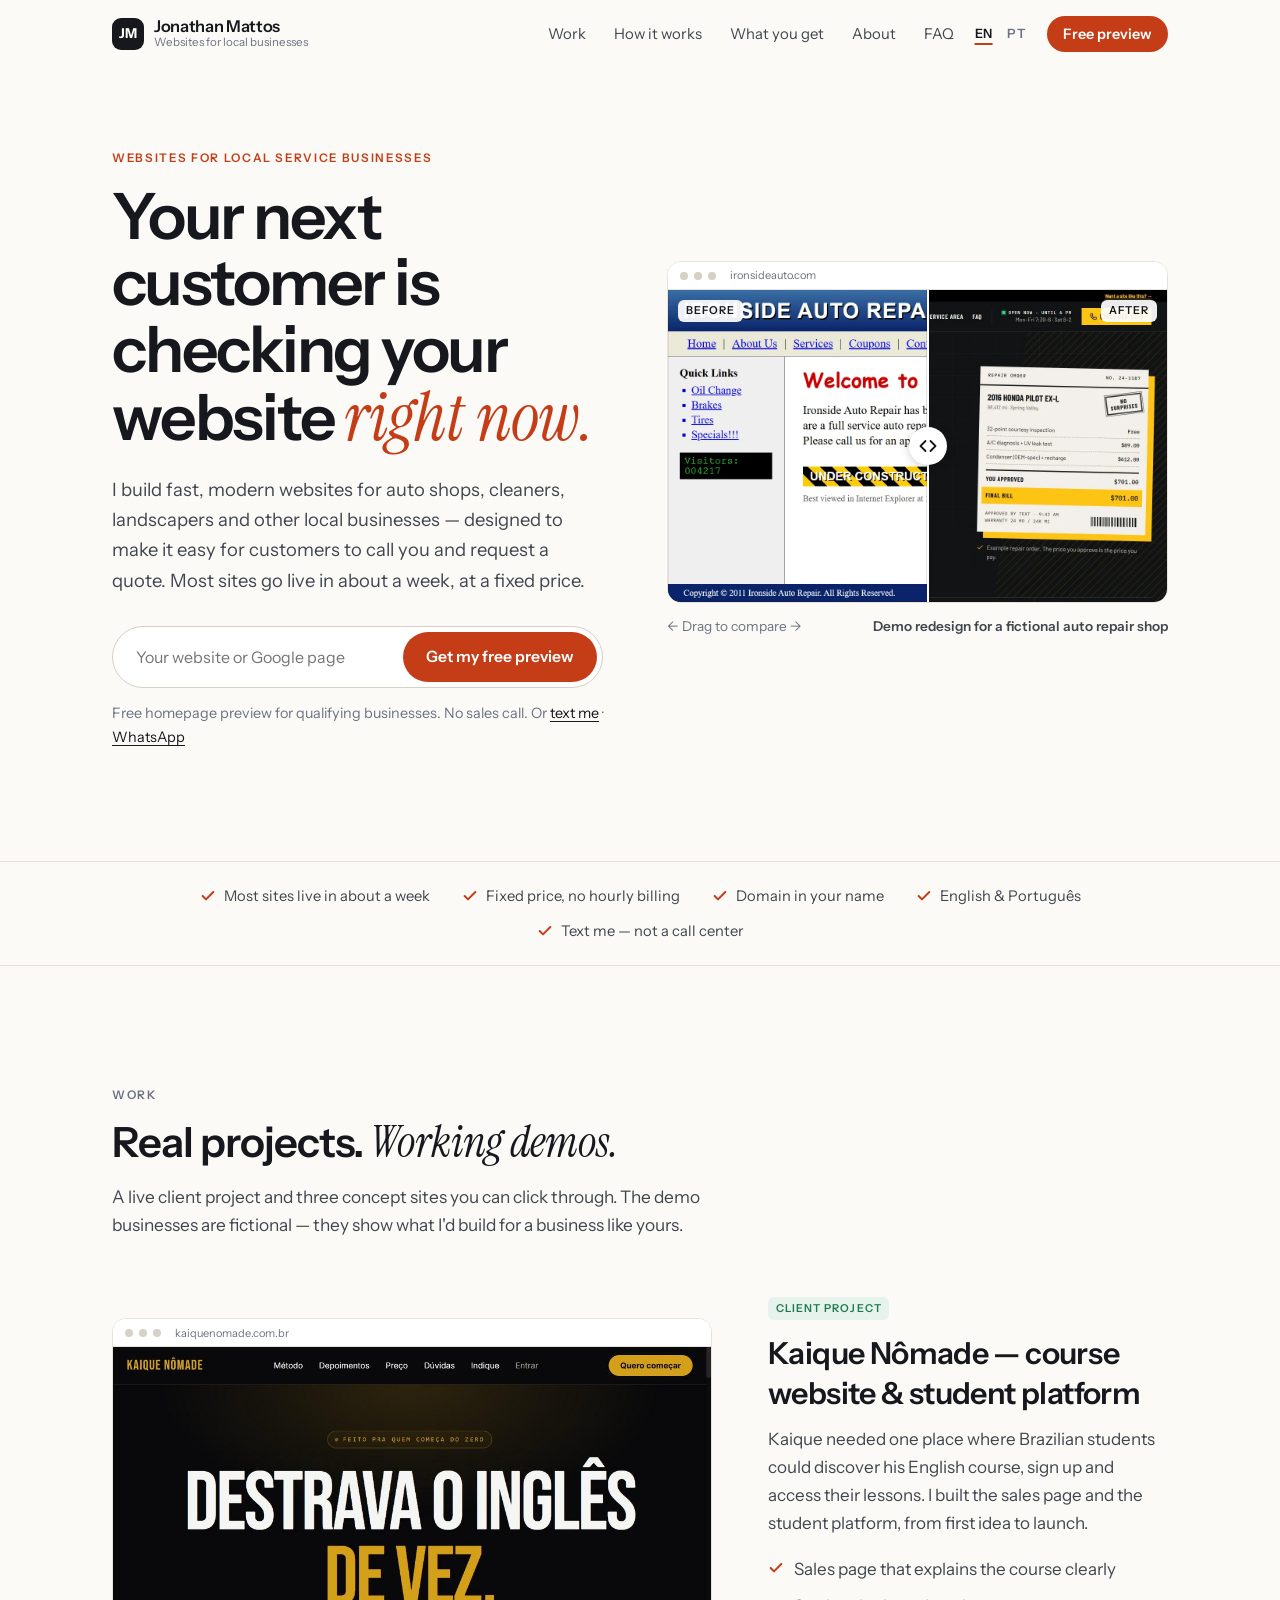
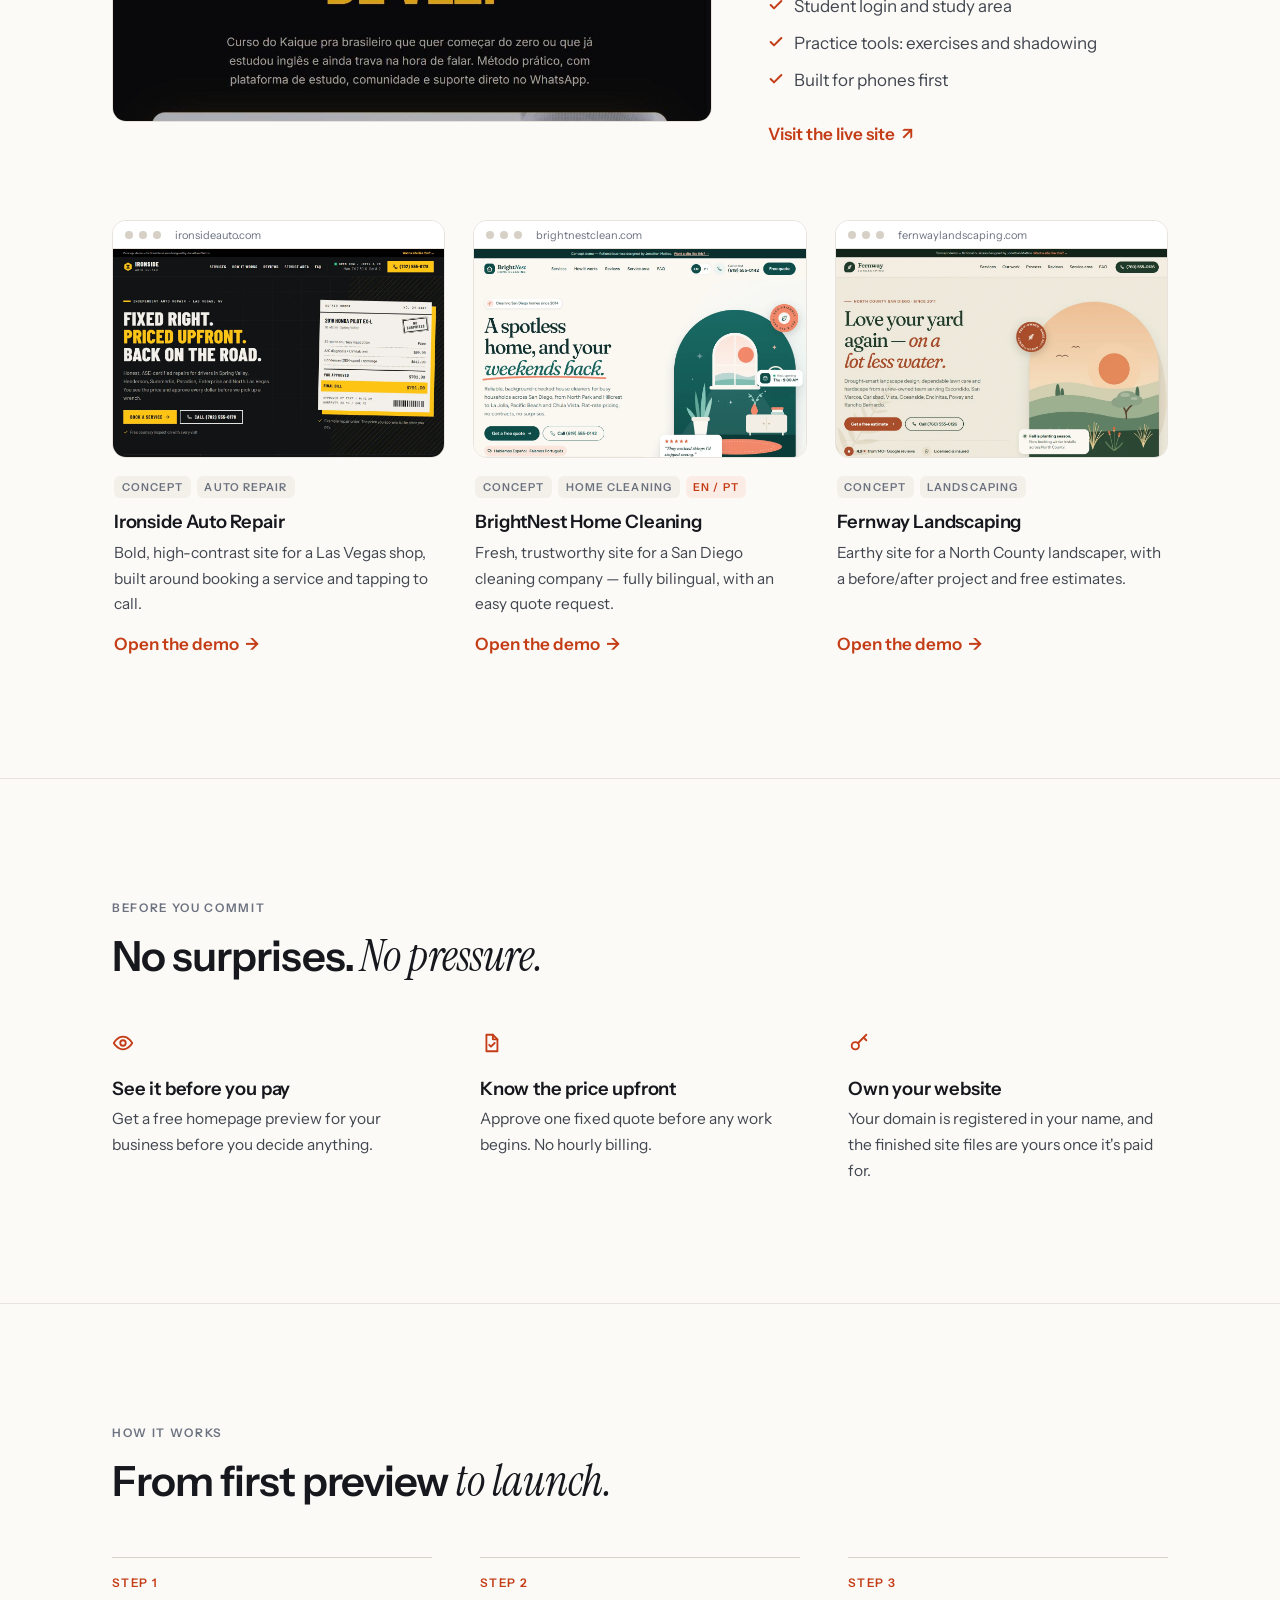
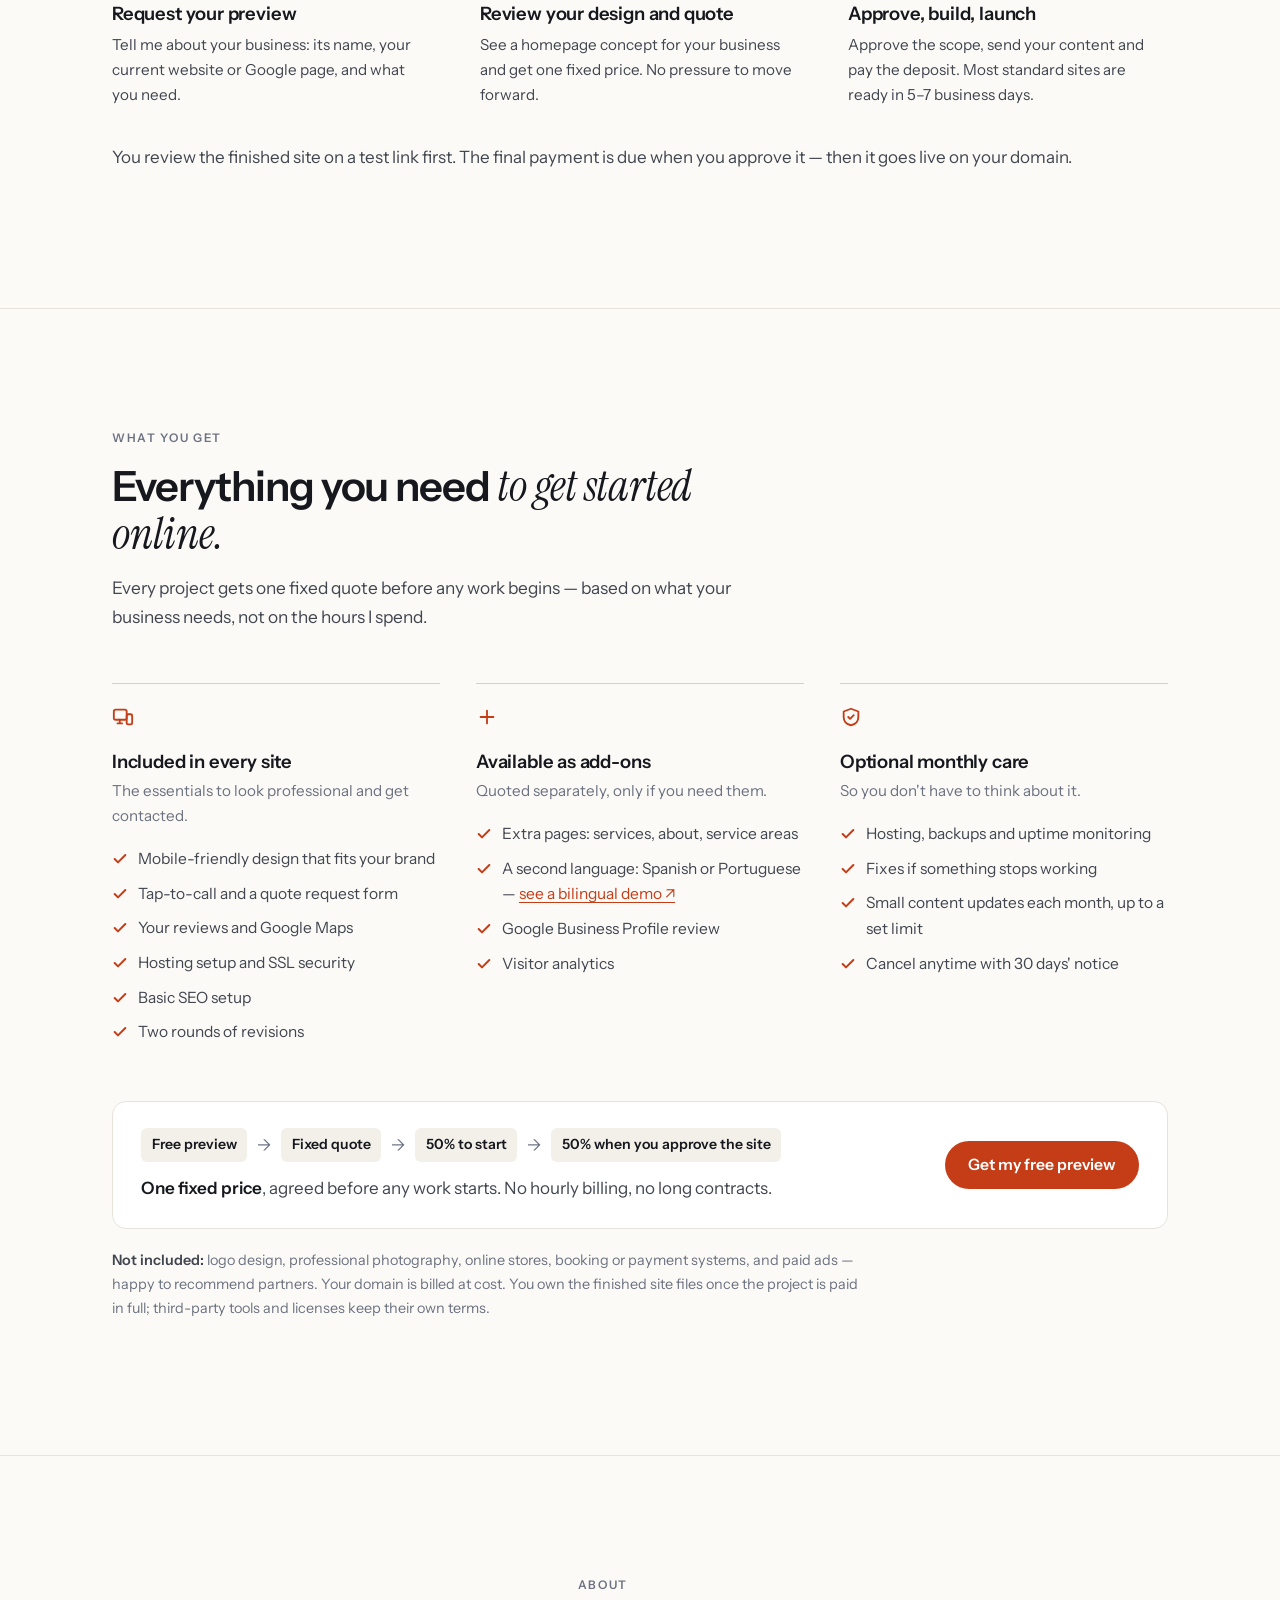
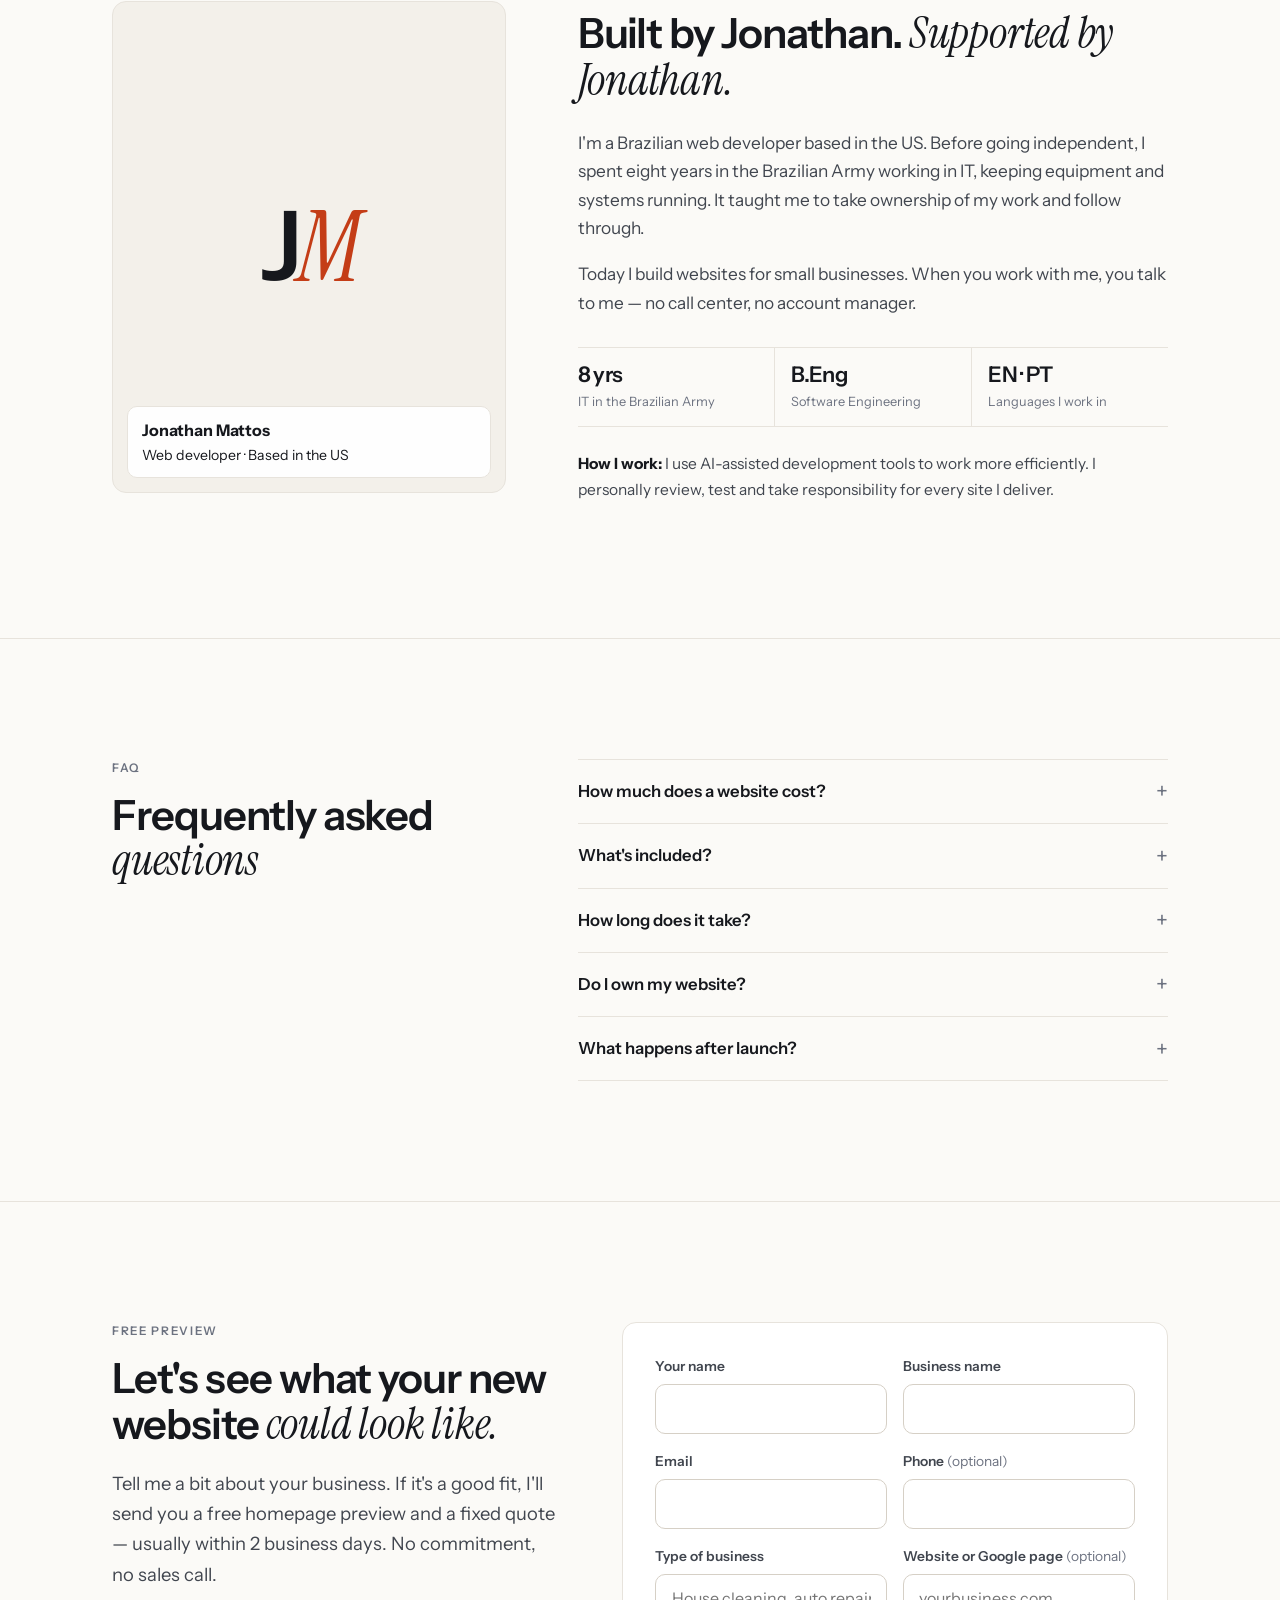
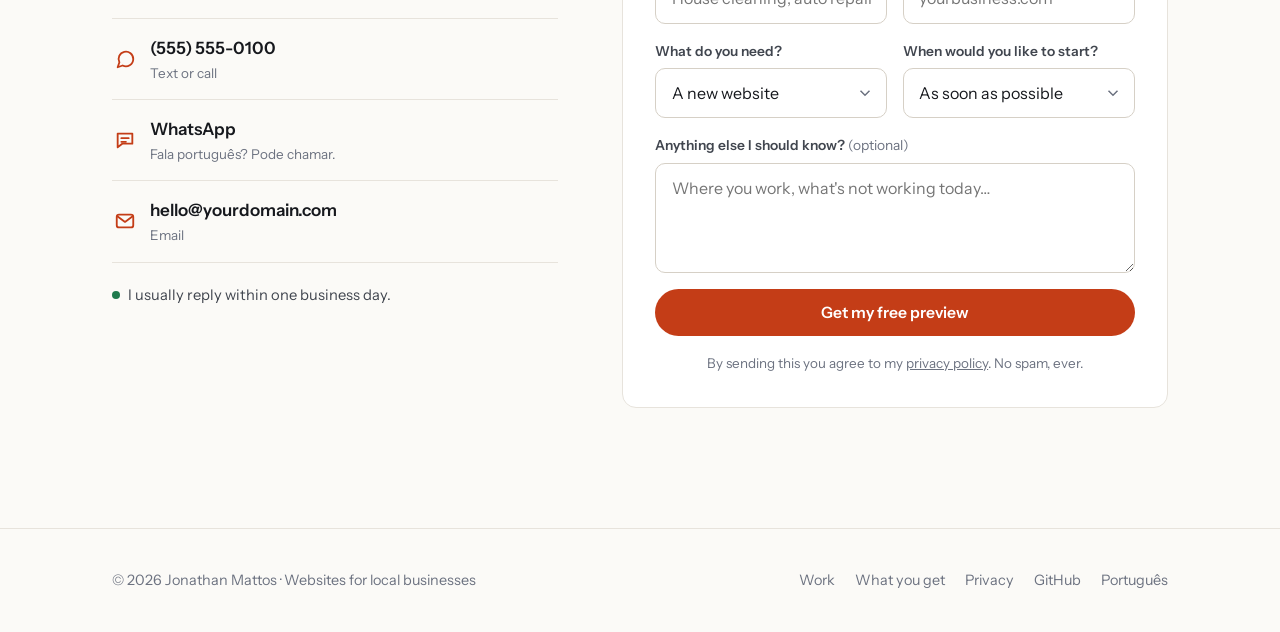
==== commit cff904c0: "Apply review feedback: clearer copy, simpler flow, qualifying form - Hero: no result promises; "free" ====
--- a/index.html
+++ b/index.html
@@ -3,9 +3,9 @@
 <head>
   <meta charset="utf-8">
   <meta name="viewport" content="width=device-width, initial-scale=1">
-  <title>Websites for Local Businesses — Free Mockup, Live in About 7 Days | Jonathan Mattos</title>
-  <meta name="description" content="Fast, modern websites for auto shops, cleaners, landscapers and other local service businesses. Free homepage mockup in 48 hours. Live in about 7 days, at a fixed price. English & Português.">
-  <meta name="theme-color" content="#f6f3ee">
+  <title>Websites for Local Service Businesses — Free Homepage Preview | Jonathan Mattos</title>
+  <meta name="description" content="Fast, modern websites for auto shops, cleaners, landscapers and other local service businesses. See a free homepage preview and a fixed quote before you decide. English & Português.">
+  <meta name="theme-color" content="#fbfaf7">
   <!-- TODO: replace yourdomain.com everywhere in this <head> with your real domain -->
   <link rel="canonical" href="https://yourdomain.com/">
   <link rel="alternate" hreflang="en" href="https://yourdomain.com/">
@@ -13,8 +13,8 @@
   <link rel="alternate" hreflang="x-default" href="https://yourdomain.com/">
   <meta property="og:type" content="website">
   <meta property="og:url" content="https://yourdomain.com/">
-  <meta property="og:title" content="Websites for local businesses — live in about 7 days">
-  <meta property="og:description" content="See a free mockup of your new homepage before you pay anything. Built by Jonathan, looked after by Jonathan.">
+  <meta property="og:title" content="Websites for local service businesses — free homepage preview">
+  <meta property="og:description" content="See a free homepage preview and a fixed quote before you decide. Built by Jonathan, supported by Jonathan.">
   <meta property="og:image" content="https://yourdomain.com/assets/img/og.jpg">
   <meta property="og:image:width" content="1200">
   <meta property="og:image:height" content="630">
@@ -35,7 +35,7 @@
     "name": "Jonathan Mattos — Websites for Local Businesses",
     "url": "https://yourdomain.com/",
     "image": "https://yourdomain.com/assets/img/og.jpg",
-    "description": "Fast, modern websites for local service businesses. Free homepage mockup in 48 hours, live in about 7 days.",
+    "description": "Fast, modern websites for local service businesses. Free homepage preview and a fixed quote before you decide.",
     "areaServed": { "@type": "Country", "name": "United States" },
     "availableLanguage": ["English", "Portuguese"],
     "founder": { "@type": "Person", "name": "Jonathan Mattos", "jobTitle": "Web developer" },
@@ -72,7 +72,7 @@
         <a href="./" hreflang="en" aria-current="true" data-set-lang="en">EN</a>
         <a href="pt/" hreflang="pt" lang="pt" data-set-lang="pt">PT</a>
       </div>
-      <a class="btn btn-primary btn-sm header-cta" href="#contact">Free mockup</a>
+      <a class="btn btn-primary btn-sm header-cta" href="#contact">Free preview</a>
     </div>
   </header>
 
@@ -83,14 +83,14 @@
         <div>
           <p class="eyebrow">Websites for local service businesses</p>
           <h1>Your next customer is checking your website <span class="serif">right now.</span></h1>
-          <p class="lead">I build fast, modern websites for auto shops, cleaners, landscapers and other local businesses — made to get you more calls and quotes. Live in about 7 days, at a fixed price.</p>
+          <p class="lead">I build fast, modern websites for auto shops, cleaners, landscapers and other local businesses — designed to make it easy for customers to call you and request a quote. Most sites go live in about a week, at a fixed price.</p>
           <form class="mockup-form" id="mockup-form">
-            <label class="sr-only" for="hero-site">Your current website or Google Maps link</label>
+            <label class="sr-only" for="hero-site">Your current website or Google page</label>
             <input id="hero-site" type="text" inputmode="url" placeholder="Your website or Google page" autocomplete="url">
-            <button class="btn btn-primary" type="submit">Get my free mockup</button>
+            <button class="btn btn-primary" type="submit">Get my free preview</button>
           </form>
           <!-- TODO: replace the phone number in sms: and wa.me links -->
-          <p class="micro">Free homepage mockup in 48 hours. No sales call. Or <a href="sms:+15555550100">text me</a> · <a href="https://wa.me/15555550100" target="_blank" rel="noopener">WhatsApp</a></p>
+          <p class="micro">Free homepage preview for qualifying businesses. No sales call. Or <a href="sms:+15555550100">text me</a> · <a href="https://wa.me/15555550100" target="_blank" rel="noopener">WhatsApp</a></p>
         </div>
 
         <div class="ba">
@@ -98,14 +98,14 @@
             <div class="browser-bar"><i></i><i></i><i></i><span>ironsideauto.com</span></div>
             <div class="ba-stage">
               <img class="ba-img ba-after" src="assets/img/demo-auto.webp" alt="After: a modern, mobile-friendly redesign of an auto repair shop website" width="1280" height="800" fetchpriority="high">
-              <img class="ba-img ba-before" src="assets/img/before-auto.webp" alt="Before: an outdated auto repair shop website from 2011" width="1280" height="800">
+              <img class="ba-img ba-before" src="assets/img/before-auto.webp" alt="Before: an outdated auto repair shop website" width="1280" height="800">
               <span class="ba-tag before">Before</span>
               <span class="ba-tag after">After</span>
               <input class="ba-range" type="range" min="0" max="100" value="52" aria-label="Drag to compare the old and new website">
               <span class="ba-handle" aria-hidden="true"></span>
             </div>
           </div>
-          <p class="ba-note"><span>← Drag to compare →</span><span>Concept redesign · fictional shop</span></p>
+          <p class="ba-note"><span>← Drag to compare →</span><strong>Demo redesign for a fictional auto repair shop</strong></p>
         </div>
       </div>
     </section>
@@ -113,21 +113,21 @@
     <!-- SUMMARY STRIP -->
     <div class="strip">
       <ul class="container">
-        <li><svg width="16" height="16" viewBox="0 0 24 24" fill="none" stroke="currentColor" stroke-width="3" stroke-linecap="round" stroke-linejoin="round" aria-hidden="true"><path d="M20 6 9 17l-5-5"/></svg>Live in ~7 days</li>
+        <li><svg width="16" height="16" viewBox="0 0 24 24" fill="none" stroke="currentColor" stroke-width="3" stroke-linecap="round" stroke-linejoin="round" aria-hidden="true"><path d="M20 6 9 17l-5-5"/></svg>Most sites live in about a week</li>
         <li><svg width="16" height="16" viewBox="0 0 24 24" fill="none" stroke="currentColor" stroke-width="3" stroke-linecap="round" stroke-linejoin="round" aria-hidden="true"><path d="M20 6 9 17l-5-5"/></svg>Fixed price, no hourly billing</li>
-        <li><svg width="16" height="16" viewBox="0 0 24 24" fill="none" stroke="currentColor" stroke-width="3" stroke-linecap="round" stroke-linejoin="round" aria-hidden="true"><path d="M20 6 9 17l-5-5"/></svg>You own everything</li>
+        <li><svg width="16" height="16" viewBox="0 0 24 24" fill="none" stroke="currentColor" stroke-width="3" stroke-linecap="round" stroke-linejoin="round" aria-hidden="true"><path d="M20 6 9 17l-5-5"/></svg>Domain in your name</li>
         <li><svg width="16" height="16" viewBox="0 0 24 24" fill="none" stroke="currentColor" stroke-width="3" stroke-linecap="round" stroke-linejoin="round" aria-hidden="true"><path d="M20 6 9 17l-5-5"/></svg>English &amp; Português</li>
         <li><svg width="16" height="16" viewBox="0 0 24 24" fill="none" stroke="currentColor" stroke-width="3" stroke-linecap="round" stroke-linejoin="round" aria-hidden="true"><path d="M20 6 9 17l-5-5"/></svg>Text me — not a call center</li>
       </ul>
     </div>
 
-    <!-- WORK / HONEST PROOF -->
+    <!-- WORK -->
     <section class="section" id="work" aria-labelledby="work-title">
       <div class="container">
         <div class="section-head">
-          <p class="eyebrow">Proof</p>
-          <h2 id="work-title">No fake reviews. <span class="serif">Real work.</span></h2>
-          <p>I'm new to the US market, so I won't pretend to have 200 happy clients. Here's what I can show you instead: a live client project, three concept sites you can click through — and a free mockup of your own site before you pay a cent.</p>
+          <p class="eyebrow">Work</p>
+          <h2 id="work-title">Real projects. <span class="serif">Working demos.</span></h2>
+          <p>A live client project and three concept sites you can click through. The demo businesses are fictional — they show what I'd build for a business like yours.</p>
         </div>
 
         <article class="case">
@@ -136,15 +136,16 @@
             <div class="shot"><img src="assets/img/kaique-nomade.jpg" alt="Homepage of the Kaique Nômade English course website" width="1037" height="705" loading="lazy"></div>
           </div>
           <div>
-            <span class="tag ok">Live client project</span>
-            <h3>Kaique Nômade — English in 90 Days</h3>
-            <p>An online English course for Brazilians. I designed and built the sales page and the student platform, from first idea to launch.</p>
+            <span class="tag ok">Client project</span>
+            <h3>Kaique Nômade — course website &amp; student platform</h3>
+            <p>Kaique needed one place where Brazilian students could discover his English course, sign up and access their lessons. I built the sales page and the student platform, from first idea to launch.</p>
             <ul class="checklist">
-              <li><svg width="16" height="16" viewBox="0 0 24 24" fill="none" stroke="currentColor" stroke-width="3" stroke-linecap="round" stroke-linejoin="round" aria-hidden="true"><path d="M20 6 9 17l-5-5"/></svg>Conversion-focused sales page</li>
+              <li><svg width="16" height="16" viewBox="0 0 24 24" fill="none" stroke="currentColor" stroke-width="3" stroke-linecap="round" stroke-linejoin="round" aria-hidden="true"><path d="M20 6 9 17l-5-5"/></svg>Sales page that explains the course clearly</li>
               <li><svg width="16" height="16" viewBox="0 0 24 24" fill="none" stroke="currentColor" stroke-width="3" stroke-linecap="round" stroke-linejoin="round" aria-hidden="true"><path d="M20 6 9 17l-5-5"/></svg>Student login and study area</li>
               <li><svg width="16" height="16" viewBox="0 0 24 24" fill="none" stroke="currentColor" stroke-width="3" stroke-linecap="round" stroke-linejoin="round" aria-hidden="true"><path d="M20 6 9 17l-5-5"/></svg>Practice tools: exercises and shadowing</li>
-              <li><svg width="16" height="16" viewBox="0 0 24 24" fill="none" stroke="currentColor" stroke-width="3" stroke-linecap="round" stroke-linejoin="round" aria-hidden="true"><path d="M20 6 9 17l-5-5"/></svg>Mobile-first, fast and secure</li>
+              <li><svg width="16" height="16" viewBox="0 0 24 24" fill="none" stroke="currentColor" stroke-width="3" stroke-linecap="round" stroke-linejoin="round" aria-hidden="true"><path d="M20 6 9 17l-5-5"/></svg>Built for phones first</li>
             </ul>
+            <!-- TODO: add Kaique's testimonial here once he approves it -->
             <a class="link-arrow" href="https://kaiquenomade.com.br" target="_blank" rel="noopener">Visit the live site <span aria-hidden="true">↗</span></a>
           </div>
         </article>
@@ -156,7 +157,7 @@
               <div class="shot"><img src="assets/img/demo-auto.webp" alt="Ironside Auto Repair concept website" width="1280" height="800" loading="lazy"></div>
             </div>
             <div class="demo-body">
-              <div class="demo-tags"><span class="tag neutral">Concept</span><span class="tag neutral">Auto repair</span></div>
+              <div class="demo-tags"><span class="tag">Concept</span><span class="tag">Auto repair</span></div>
               <h3>Ironside Auto Repair</h3>
               <p>Bold, high-contrast site for a Las Vegas shop, built around booking a service and tapping to call.</p>
               <span class="link-arrow">Open the demo <span aria-hidden="true">→</span></span>
@@ -168,9 +169,9 @@
               <div class="shot"><img src="assets/img/demo-cleaning.webp" alt="BrightNest Home Cleaning concept website" width="1280" height="800" loading="lazy"></div>
             </div>
             <div class="demo-body">
-              <div class="demo-tags"><span class="tag neutral">Concept</span><span class="tag neutral">Home cleaning</span><span class="tag accent">EN / PT</span></div>
+              <div class="demo-tags"><span class="tag">Concept</span><span class="tag">Home cleaning</span><span class="tag accent">EN / PT</span></div>
               <h3>BrightNest Home Cleaning</h3>
-              <p>Fresh, trustworthy site for a San Diego cleaning company — fully bilingual, with instant quote requests.</p>
+              <p>Fresh, trustworthy site for a San Diego cleaning company — fully bilingual, with an easy quote request.</p>
               <span class="link-arrow">Open the demo <span aria-hidden="true">→</span></span>
             </div>
           </a>
@@ -180,9 +181,9 @@
               <div class="shot"><img src="assets/img/demo-landscaping.webp" alt="Fernway Landscaping concept website" width="1280" height="800" loading="lazy"></div>
             </div>
             <div class="demo-body">
-              <div class="demo-tags"><span class="tag neutral">Concept</span><span class="tag neutral">Landscaping</span></div>
+              <div class="demo-tags"><span class="tag">Concept</span><span class="tag">Landscaping</span></div>
               <h3>Fernway Landscaping</h3>
-              <p>Earthy, premium site for a North County landscaper, with a before/after project and free estimates.</p>
+              <p>Earthy site for a North County landscaper, with a before/after project and free estimates.</p>
               <span class="link-arrow">Open the demo <span aria-hidden="true">→</span></span>
             </div>
           </a>
@@ -190,34 +191,28 @@
       </div>
     </section>
 
-    <!-- THE SAFE BIT -->
-    <section class="section safe" aria-labelledby="safe-title">
+    <!-- NO SURPRISES -->
+    <section class="section" aria-labelledby="safe-title">
       <div class="container">
         <div class="section-head">
-          <p class="eyebrow">Zero risk</p>
-          <h2 id="safe-title">The <span class="serif">safe</span> bit.</h2>
-          <p>Hiring someone online can feel like a gamble. Here's how I take the risk off your plate.</p>
+          <p class="eyebrow">Before you commit</p>
+          <h2 id="safe-title">No surprises. <span class="serif">No pressure.</span></h2>
         </div>
         <div class="safe-grid">
           <div class="safe-item">
             <div class="icon"><svg width="22" height="22" viewBox="0 0 24 24" fill="none" stroke="currentColor" stroke-width="2" stroke-linecap="round" stroke-linejoin="round" aria-hidden="true"><path d="M2 12s3.5-7 10-7 10 7 10 7-3.5 7-10 7S2 12 2 12z"/><circle cx="12" cy="12" r="3"/></svg></div>
-            <h3>See it first</h3>
-            <p>You get a free mockup of your new homepage before you commit to anything.</p>
+            <h3>See it before you pay</h3>
+            <p>Get a free homepage preview for your business before you decide anything.</p>
           </div>
           <div class="safe-item">
-            <div class="icon"><svg width="22" height="22" viewBox="0 0 24 24" fill="none" stroke="currentColor" stroke-width="2" stroke-linecap="round" stroke-linejoin="round" aria-hidden="true"><circle cx="12" cy="12" r="9"/><path d="m8.5 12 2.5 2.5 4.5-5"/></svg></div>
-            <h3>Pay after you approve</h3>
-            <p>The 50% deposit only comes after you've seen the design and like it.</p>
-          </div>
-          <div class="safe-item">
-            <div class="icon"><svg width="22" height="22" viewBox="0 0 24 24" fill="none" stroke="currentColor" stroke-width="2" stroke-linecap="round" stroke-linejoin="round" aria-hidden="true"><rect x="7" y="2" width="10" height="20" rx="2.5"/><path d="M11 18h2"/></svg></div>
-            <h3>Nothing goes live without your OK</h3>
-            <p>You review every page on your own phone before launch.</p>
+            <div class="icon"><svg width="22" height="22" viewBox="0 0 24 24" fill="none" stroke="currentColor" stroke-width="2" stroke-linecap="round" stroke-linejoin="round" aria-hidden="true"><path d="M7 3h7l5 5v13H7z"/><path d="M14 3v5h5"/><path d="m10 14 2 2 4-4"/></svg></div>
+            <h3>Know the price upfront</h3>
+            <p>Approve one fixed quote before any work begins. No hourly billing.</p>
           </div>
           <div class="safe-item">
             <div class="icon"><svg width="22" height="22" viewBox="0 0 24 24" fill="none" stroke="currentColor" stroke-width="2" stroke-linecap="round" stroke-linejoin="round" aria-hidden="true"><circle cx="8" cy="15" r="4"/><path d="m11 12 9-9M17 6l3 3"/></svg></div>
-            <h3>You own everything</h3>
-            <p>Domain in your name, files are yours. Leave anytime and take it all with you.</p>
+            <h3>Own your website</h3>
+            <p>Your domain is registered in your name, and the finished site files are yours once it's paid for.</p>
           </div>
         </div>
       </div>
@@ -228,116 +223,70 @@
       <div class="container">
         <div class="section-head">
           <p class="eyebrow">How it works</p>
-          <h2 id="how-title">From link to live in <span class="serif">about a week.</span></h2>
+          <h2 id="how-title">From first preview <span class="serif">to launch.</span></h2>
         </div>
         <ol class="timeline">
-          <li class="tl-item"><span class="tl-day">Day 0</span><h3>Send me your link</h3><p>Your current website, your Google page — or just your business name.</p></li>
-          <li class="tl-item"><span class="tl-day">Within 48h</span><h3>Free mockup</h3><p>A real homepage design for your business. Free, no strings.</p></li>
-          <li class="tl-item"><span class="tl-day">Day 1</span><h3>Approve &amp; start</h3><p>Like it? Pay the 50% deposit and I start building.</p></li>
-          <li class="tl-item"><span class="tl-day">Days 2–6</span><h3>Build &amp; review</h3><p>You check it on your phone and ask for changes.</p></li>
-          <li class="tl-item"><span class="tl-day">Day 7</span><h3>You're live</h3><p>I handle the domain, hosting and launch. The other 50% is due at launch.</p></li>
+          <li class="tl-item"><span class="tl-day">Step 1</span><h3>Request your preview</h3><p>Tell me about your business: its name, your current website or Google page, and what you need.</p></li>
+          <li class="tl-item"><span class="tl-day">Step 2</span><h3>Review your design and quote</h3><p>See a homepage concept for your business and get one fixed price. No pressure to move forward.</p></li>
+          <li class="tl-item"><span class="tl-day">Step 3</span><h3>Approve, build, launch</h3><p>Approve the scope, send your content and pay the deposit. Most standard sites are ready in 5–7 business days.</p></li>
         </ol>
-        <p class="tl-after">After launch, I can look after your site for you — or hand you the keys. Your call.</p>
+        <p class="tl-after">You review the finished site on a test link first. The final payment is due when you approve it — then it goes live on your domain.</p>
       </div>
     </section>
 
     <!-- WHAT YOU GET -->
-    <section class="section included" id="included" aria-labelledby="included-title">
+    <section class="section" id="included" aria-labelledby="included-title">
       <div class="container">
         <div class="section-head">
           <p class="eyebrow">What you get</p>
-          <h2 id="included-title">Everything a local business <span class="serif">actually needs.</span></h2>
-          <p>Every project gets one fixed price, agreed after your free mockup — based on what your business needs, not on the hours I spend.</p>
+          <h2 id="included-title">Everything you need <span class="serif">to get started online.</span></h2>
+          <p>Every project gets one fixed quote before any work begins — based on what your business needs, not on the hours I spend.</p>
         </div>
         <div class="incl-grid">
           <article class="incl">
             <div class="icon"><svg width="22" height="22" viewBox="0 0 24 24" fill="none" stroke="currentColor" stroke-width="2" stroke-linecap="round" stroke-linejoin="round" aria-hidden="true"><rect x="2" y="4" width="14" height="11" rx="2"/><path d="M6 19h5M8.5 15v4"/><rect x="16" y="9" width="6" height="11" rx="1.5"/></svg></div>
-            <h3>Your website</h3>
-            <p class="sub">Built to turn visitors into calls.</p>
+            <h3>Included in every site</h3>
+            <p class="sub">The essentials to look professional and get contacted.</p>
             <ul>
-              <li><svg width="16" height="16" viewBox="0 0 24 24" fill="none" stroke="currentColor" stroke-width="3" stroke-linecap="round" stroke-linejoin="round" aria-hidden="true"><path d="M20 6 9 17l-5-5"/></svg>Mobile-first design that fits your brand</li>
+              <li><svg width="16" height="16" viewBox="0 0 24 24" fill="none" stroke="currentColor" stroke-width="3" stroke-linecap="round" stroke-linejoin="round" aria-hidden="true"><path d="M20 6 9 17l-5-5"/></svg>Mobile-friendly design that fits your brand</li>
               <li><svg width="16" height="16" viewBox="0 0 24 24" fill="none" stroke="currentColor" stroke-width="3" stroke-linecap="round" stroke-linejoin="round" aria-hidden="true"><path d="M20 6 9 17l-5-5"/></svg>Tap-to-call and a quote request form</li>
-              <li><svg width="16" height="16" viewBox="0 0 24 24" fill="none" stroke="currentColor" stroke-width="3" stroke-linecap="round" stroke-linejoin="round" aria-hidden="true"><path d="M20 6 9 17l-5-5"/></svg>Your best reviews and Google Maps up front</li>
-              <li><svg width="16" height="16" viewBox="0 0 24 24" fill="none" stroke="currentColor" stroke-width="3" stroke-linecap="round" stroke-linejoin="round" aria-hidden="true"><path d="M20 6 9 17l-5-5"/></svg>Fast hosting and SSL security set up</li>
-              <li><svg width="16" height="16" viewBox="0 0 24 24" fill="none" stroke="currentColor" stroke-width="3" stroke-linecap="round" stroke-linejoin="round" aria-hidden="true"><path d="M20 6 9 17l-5-5"/></svg>Basic SEO and Google Search setup</li>
+              <li><svg width="16" height="16" viewBox="0 0 24 24" fill="none" stroke="currentColor" stroke-width="3" stroke-linecap="round" stroke-linejoin="round" aria-hidden="true"><path d="M20 6 9 17l-5-5"/></svg>Your reviews and Google Maps</li>
+              <li><svg width="16" height="16" viewBox="0 0 24 24" fill="none" stroke="currentColor" stroke-width="3" stroke-linecap="round" stroke-linejoin="round" aria-hidden="true"><path d="M20 6 9 17l-5-5"/></svg>Hosting setup and SSL security</li>
+              <li><svg width="16" height="16" viewBox="0 0 24 24" fill="none" stroke="currentColor" stroke-width="3" stroke-linecap="round" stroke-linejoin="round" aria-hidden="true"><path d="M20 6 9 17l-5-5"/></svg>Basic SEO setup</li>
+              <li><svg width="16" height="16" viewBox="0 0 24 24" fill="none" stroke="currentColor" stroke-width="3" stroke-linecap="round" stroke-linejoin="round" aria-hidden="true"><path d="M20 6 9 17l-5-5"/></svg>Two rounds of revisions</li>
             </ul>
           </article>
           <article class="incl">
-            <div class="icon"><svg width="22" height="22" viewBox="0 0 24 24" fill="none" stroke="currentColor" stroke-width="2" stroke-linecap="round" stroke-linejoin="round" aria-hidden="true"><path d="m12 3 9 5-9 5-9-5z"/><path d="m3 13 9 5 9-5"/></svg></div>
-            <h3>Room to grow</h3>
-            <p class="sub">Add what your business needs.</p>
+            <div class="icon"><svg width="22" height="22" viewBox="0 0 24 24" fill="none" stroke="currentColor" stroke-width="2" stroke-linecap="round" stroke-linejoin="round" aria-hidden="true"><path d="M12 5v14M5 12h14"/></svg></div>
+            <h3>Available as add-ons</h3>
+            <p class="sub">Quoted separately, only if you need them.</p>
             <ul>
-              <li><svg width="16" height="16" viewBox="0 0 24 24" fill="none" stroke="currentColor" stroke-width="3" stroke-linecap="round" stroke-linejoin="round" aria-hidden="true"><path d="M20 6 9 17l-5-5"/></svg>Extra pages: services, about, reviews, service areas</li>
-              <li><svg width="16" height="16" viewBox="0 0 24 24" fill="none" stroke="currentColor" stroke-width="3" stroke-linecap="round" stroke-linejoin="round" aria-hidden="true"><path d="M20 6 9 17l-5-5"/></svg>Google Business Profile check-up</li>
-              <li><svg width="16" height="16" viewBox="0 0 24 24" fill="none" stroke="currentColor" stroke-width="3" stroke-linecap="round" stroke-linejoin="round" aria-hidden="true"><path d="M20 6 9 17l-5-5"/></svg>Visitor analytics you can actually read</li>
-              <li><svg width="16" height="16" viewBox="0 0 24 24" fill="none" stroke="currentColor" stroke-width="3" stroke-linecap="round" stroke-linejoin="round" aria-hidden="true"><path d="M20 6 9 17l-5-5"/></svg><span>Spanish or Portuguese version — <a href="demos/cleaning/?lang=pt" target="_blank" rel="noopener">see a bilingual demo ↗</a></span></li>
+              <li><svg width="16" height="16" viewBox="0 0 24 24" fill="none" stroke="currentColor" stroke-width="3" stroke-linecap="round" stroke-linejoin="round" aria-hidden="true"><path d="M20 6 9 17l-5-5"/></svg>Extra pages: services, about, service areas</li>
+              <li><svg width="16" height="16" viewBox="0 0 24 24" fill="none" stroke="currentColor" stroke-width="3" stroke-linecap="round" stroke-linejoin="round" aria-hidden="true"><path d="M20 6 9 17l-5-5"/></svg><span>A second language: Spanish or Portuguese — <a href="demos/cleaning/?lang=pt" target="_blank" rel="noopener">see a bilingual demo ↗</a></span></li>
+              <li><svg width="16" height="16" viewBox="0 0 24 24" fill="none" stroke="currentColor" stroke-width="3" stroke-linecap="round" stroke-linejoin="round" aria-hidden="true"><path d="M20 6 9 17l-5-5"/></svg>Google Business Profile review</li>
+              <li><svg width="16" height="16" viewBox="0 0 24 24" fill="none" stroke="currentColor" stroke-width="3" stroke-linecap="round" stroke-linejoin="round" aria-hidden="true"><path d="M20 6 9 17l-5-5"/></svg>Visitor analytics</li>
             </ul>
           </article>
           <article class="incl">
             <div class="icon"><svg width="22" height="22" viewBox="0 0 24 24" fill="none" stroke="currentColor" stroke-width="2" stroke-linecap="round" stroke-linejoin="round" aria-hidden="true"><path d="M12 3 4 6v6c0 5 3.5 8 8 9 4.5-1 8-4 8-9V6z"/><path d="m9 12 2 2 4-4"/></svg></div>
-            <h3>After launch</h3>
-            <p class="sub">Optional — I can look after it for you.</p>
+            <h3>Optional monthly care</h3>
+            <p class="sub">So you don't have to think about it.</p>
             <ul>
               <li><svg width="16" height="16" viewBox="0 0 24 24" fill="none" stroke="currentColor" stroke-width="3" stroke-linecap="round" stroke-linejoin="round" aria-hidden="true"><path d="M20 6 9 17l-5-5"/></svg>Hosting, backups and uptime monitoring</li>
-              <li><svg width="16" height="16" viewBox="0 0 24 24" fill="none" stroke="currentColor" stroke-width="3" stroke-linecap="round" stroke-linejoin="round" aria-hidden="true"><path d="M20 6 9 17l-5-5"/></svg>Changes whenever you need them — just text me</li>
-              <li><svg width="16" height="16" viewBox="0 0 24 24" fill="none" stroke="currentColor" stroke-width="3" stroke-linecap="round" stroke-linejoin="round" aria-hidden="true"><path d="M20 6 9 17l-5-5"/></svg>Regular Google Business Profile posts</li>
-              <li><svg width="16" height="16" viewBox="0 0 24 24" fill="none" stroke="currentColor" stroke-width="3" stroke-linecap="round" stroke-linejoin="round" aria-hidden="true"><path d="M20 6 9 17l-5-5"/></svg>Month to month, cancel with 30 days' notice</li>
+              <li><svg width="16" height="16" viewBox="0 0 24 24" fill="none" stroke="currentColor" stroke-width="3" stroke-linecap="round" stroke-linejoin="round" aria-hidden="true"><path d="M20 6 9 17l-5-5"/></svg>Fixes if something stops working</li>
+              <li><svg width="16" height="16" viewBox="0 0 24 24" fill="none" stroke="currentColor" stroke-width="3" stroke-linecap="round" stroke-linejoin="round" aria-hidden="true"><path d="M20 6 9 17l-5-5"/></svg>Small content updates each month, up to a set limit</li>
+              <li><svg width="16" height="16" viewBox="0 0 24 24" fill="none" stroke="currentColor" stroke-width="3" stroke-linecap="round" stroke-linejoin="round" aria-hidden="true"><path d="M20 6 9 17l-5-5"/></svg>Cancel anytime with 30 days' notice</li>
             </ul>
           </article>
         </div>
         <div class="pay">
           <div>
-            <p class="pay-steps"><span>Free mockup</span>→<span>You approve</span>→<span>50% to start</span>→<span>50% at launch</span></p>
-            <p><strong>One fixed price</strong>, agreed before any work starts. No hourly billing, no surprises, no long contracts.</p>
-          </div>
-          <a class="btn btn-primary" href="#contact">Get my free mockup</a>
-        </div>
-        <p class="fineprint"><strong>Not included:</strong> logo design, professional photography, online stores and paid ads — happy to recommend partners. Your domain is registered in your name and billed at cost.</p>
-      </div>
-    </section>
-
-    <!-- COMPARE -->
-    <section class="section" aria-labelledby="compare-title">
-      <div class="container">
-        <div class="section-head">
-          <p class="eyebrow">Your options</p>
-          <h2 id="compare-title">Wix, an agency, <span class="serif">or me?</span></h2>
-        </div>
-        <div class="compare-grid">
-          <article class="opt">
-            <h3>DIY builder</h3>
-            <p class="opt-sub">Wix, Squarespace — you do it</p>
-            <dl>
-              <div><dt>Cost</dt><dd>Monthly subscription</dd></div>
-              <div><dt>Time to launch</dt><dd>Your weekends</dd></div>
-              <div><dt>Who builds it</dt><dd>You</dd></div>
-              <div><dt>Who you talk to</dt><dd>Support chat</dd></div>
-              <div><dt>Design</dt><dd>Template</dd></div>
-            </dl>
-          </article>
-          <article class="opt">
-            <h3>Typical agency</h3>
-            <p class="opt-sub">A team you'll rarely meet</p>
-            <dl>
-              <div><dt>Cost</dt><dd>High upfront + retainer</dd></div>
-              <div><dt>Time to launch</dt><dd>4–12 weeks</dd></div>
-              <div><dt>Who builds it</dt><dd>A team</dd></div>
-              <div><dt>Who you talk to</dt><dd>Account manager</dd></div>
-              <div><dt>Design</dt><dd>Custom</dd></div>
-            </dl>
-          </article>
-          <article class="opt me">
-            <h3>Me</h3>
-            <p class="opt-sub">One person, start to finish</p>
-            <dl>
-              <div><dt>Cost</dt><dd>One fixed price</dd></div>
-              <div><dt>Time to launch</dt><dd>~7 days</dd></div>
-              <div><dt>Who builds it</dt><dd>Me</dd></div>
-              <div><dt>Who you talk to</dt><dd>Me, by text</dd></div>
-              <div><dt>Design</dt><dd>Custom</dd></div>
-            </dl>
-          </article>
-        </div>
+            <p class="pay-steps"><span>Free preview</span>→<span>Fixed quote</span>→<span>50% to start</span>→<span>50% when you approve the site</span></p>
+            <p><strong>One fixed price</strong>, agreed before any work starts. No hourly billing, no long contracts.</p>
+          </div>
+          <a class="btn btn-primary" href="#contact">Get my free preview</a>
+        </div>
+        <p class="fineprint"><strong>Not included:</strong> logo design, professional photography, online stores, booking or payment systems, and paid ads — happy to recommend partners. Your domain is billed at cost. You own the finished site files once the project is paid in full; third-party tools and licenses keep their own terms.</p>
       </div>
     </section>
 
@@ -351,15 +300,15 @@
         </figure>
         <div class="about-text">
           <p class="eyebrow">About</p>
-          <h2 id="about-title">Built by Jonathan. <span class="serif">Looked after by Jonathan.</span></h2>
-          <p style="margin-top:24px">I'm a Brazilian web developer based in the US. I spent eight years in the Brazilian Army working in IT — maintaining equipment and keeping the unit's systems running. That's where I learned to show up on time, follow through and fix things right the first time.</p>
-          <p>Today I build websites for small businesses. When you work with me, you talk to me: no call center, no account manager, no ticket system.</p>
+          <h2 id="about-title">Built by Jonathan. <span class="serif">Supported by Jonathan.</span></h2>
+          <p style="margin-top:24px">I'm a Brazilian web developer based in the US. Before going independent, I spent eight years in the Brazilian Army working in IT, keeping equipment and systems running. It taught me to take ownership of my work and follow through.</p>
+          <p>Today I build websites for small businesses. When you work with me, you talk to me — no call center, no account manager.</p>
           <div class="facts">
             <div class="fact"><strong>8 yrs</strong><span>IT in the Brazilian Army</span></div>
             <div class="fact"><strong>B.Eng</strong><span>Software Engineering</span></div>
             <div class="fact"><strong>EN · PT</strong><span>Languages I work in</span></div>
           </div>
-          <p class="ai-note"><strong>Do I use AI?</strong> Yes — the way a contractor uses power tools. It helps me work faster and keep prices fair. I review every page, test everything on real phones, and I'm the one accountable for the result.</p>
+          <p class="ai-note"><strong>How I work:</strong> I use AI-assisted development tools to work more efficiently. I personally review, test and take responsibility for every site I deliver.</p>
         </div>
       </div>
     </section>
@@ -369,18 +318,14 @@
       <div class="container faq-grid">
         <div>
           <p class="eyebrow">FAQ</p>
-          <h2 id="faq-title">Questions owners <span class="serif">actually</span> ask me</h2>
+          <h2 id="faq-title">Frequently asked <span class="serif">questions</span></h2>
         </div>
         <div class="faq-list">
-          <details><summary>How much does a website cost?</summary><p>It depends on how many pages you need, whether you want it in two languages and which features make sense for your business. After your free mockup, I send you one fixed price — no hourly billing, no surprises. You only pay the deposit if you decide to go ahead.</p></details>
-          <details><summary>Is it really custom, or a template?</summary><p>Every site is designed around your business: your services, your area, your reviews, your colors. I reuse what's proven to work — fast, clear layouts — so you don't pay for reinventing the wheel.</p></details>
-          <details><summary>Do I own my website?</summary><p>Yes. Your domain is registered in your name, and the site files are yours after the final payment. If you ever want to leave, I'll hand everything over.</p></details>
-          <details><summary>What do you need from me?</summary><p>Your logo (if you have one), a few photos of your work, your services and the areas you serve. I write the text — you just review it.</p></details>
-          <details><summary>Can you guarantee I'll be #1 on Google?</summary><p>No — and be careful with anyone who does. I set up the basics right (speed, mobile, Google Business Profile, local SEO) so customers can find you and trust what they see.</p></details>
-          <details><summary>Why not just use Wix or Squarespace?</summary><p>You can, if you have the time. Most owners I talk to would rather spend their weekends on their business. With me you get a custom site, done for you, without paying a builder every month.</p></details>
-          <details><summary>What happens after launch?</summary><p>Your site is live and yours. Add an optional monthly care plan and I handle hosting, updates and changes — or take the keys and manage it yourself.</p></details>
-          <details><summary>Do you do Spanish or Portuguese sites?</summary><p>Yes. I work in English and Portuguese myself. For Spanish versions, I translate carefully and recommend a quick review by a native speaker on your team before launch.</p></details>
-          <details><summary>Do you only work locally?</summary><p>No. I work with businesses anywhere in the US by text, phone and video. If you're nearby, I'm happy to meet in person.</p></details>
+          <details><summary>How much does a website cost?</summary><p>It depends on how many pages you need, whether you want a second language and which features make sense for your business. After your free preview, I send you one fixed quote — no hourly billing, no surprises. You only pay the deposit if you decide to go ahead.</p></details>
+          <details><summary>What's included?</summary><p>Every site includes a mobile-friendly design, tap-to-call, a quote request form, your reviews and map, SSL security and basic SEO, plus two rounds of revisions. Extra pages and a second language are quoted separately.</p></details>
+          <details><summary>How long does it take?</summary><p>Most standard sites are ready in 5–7 business days after you approve the scope, pay the deposit and send your content: logo, photos and the services you offer.</p></details>
+          <details><summary>Do I own my website?</summary><p>Your domain is registered in your name, and the finished site files are yours once the project is paid in full. If you ever want to move on, I'll hand everything over.</p></details>
+          <details><summary>What happens after launch?</summary><p>Your site is live and it's yours. If you'd like, an optional monthly care plan covers hosting, backups, fixes and small updates — or you can take the keys and manage it yourself.</p></details>
         </div>
       </div>
     </section>
@@ -389,14 +334,14 @@
     <section class="section contact" id="contact" aria-labelledby="contact-title">
       <div class="container contact-grid">
         <div>
-          <p class="eyebrow">Free mockup</p>
+          <p class="eyebrow">Free preview</p>
           <h2 id="contact-title">Let's see what your new website <span class="serif">could look like.</span></h2>
-          <p class="lead" style="margin-top:20px">Send me your business name or current website. Within 48 hours you'll get a free mockup of your new homepage. No commitment, no sales call.</p>
+          <p class="lead" style="margin-top:20px">Tell me a bit about your business. If it's a good fit, I'll send you a free homepage preview and a fixed quote — usually within 2 business days. No commitment, no sales call.</p>
           <div class="contact-direct">
             <!-- TODO: replace phone, WhatsApp number and email -->
             <a href="sms:+15555550100">
               <svg width="22" height="22" viewBox="0 0 24 24" fill="none" stroke="currentColor" stroke-width="2" stroke-linecap="round" stroke-linejoin="round" aria-hidden="true"><path d="M21 12a8 8 0 0 1-11.6 7.1L4 21l1.9-5.4A8 8 0 1 1 21 12z"/></svg>
-              <span>(555) 555-0100<small>Text or call — fastest way to reach me</small></span>
+              <span>(555) 555-0100<small>Text or call</small></span>
             </a>
             <a href="https://wa.me/15555550100" target="_blank" rel="noopener">
               <svg width="22" height="22" viewBox="0 0 24 24" fill="none" stroke="currentColor" stroke-width="2" stroke-linecap="round" stroke-linejoin="round" aria-hidden="true"><path d="M8 10h8M8 14h5"/><path d="M4 5h16v11H9l-5 4z"/></svg>
@@ -407,24 +352,28 @@
               <span>hello@yourdomain.com<small>Email</small></span>
             </a>
           </div>
-          <p class="reply">I reply within 24 hours — usually much sooner.</p>
+          <p class="reply">I usually reply within one business day.</p>
         </div>
 
         <form class="form" id="contact-form" action="https://api.web3forms.com/submit" method="POST">
           <!-- TODO: get a free access key at web3forms.com and paste it below -->
           <input type="hidden" name="access_key" value="YOUR_WEB3FORMS_ACCESS_KEY">
-          <input type="hidden" name="subject" value="New mockup request (EN site)">
+          <input type="hidden" name="subject" value="New preview request (EN site)">
           <input type="checkbox" name="botcheck" class="hp" tabindex="-1" autocomplete="off" aria-hidden="true">
           <div class="field"><label for="f-name">Your name</label><input id="f-name" name="name" type="text" autocomplete="name" required></div>
           <div class="field"><label for="f-business">Business name</label><input id="f-business" name="business" type="text" autocomplete="organization" required></div>
           <div class="field"><label for="f-email">Email</label><input id="f-email" name="email" type="email" autocomplete="email" required></div>
           <div class="field"><label for="f-phone">Phone <span>(optional)</span></label><input id="f-phone" name="phone" type="tel" autocomplete="tel"></div>
-          <div class="field"><label for="f-site">Current website or Google page <span>(optional)</span></label><input id="f-site" name="website" type="text" inputmode="url" placeholder="yourbusiness.com"></div>
-          <div class="field"><label for="f-lang">Site language</label>
-            <select id="f-lang" name="language"><option>English</option><option>English + Spanish</option><option>English + Portuguese</option><option>Not sure yet</option></select>
-          </div>
-          <div class="field full"><label for="f-msg">Anything I should know? <span>(optional)</span></label><textarea id="f-msg" name="message" placeholder="What you do, where you work, what's not working today…"></textarea></div>
-          <button class="btn btn-primary" type="submit">Get my free mockup</button>
+          <div class="field"><label for="f-type">Type of business</label><input id="f-type" name="business_type" type="text" placeholder="House cleaning, auto repair…" required></div>
+          <div class="field"><label for="f-site">Website or Google page <span>(optional)</span></label><input id="f-site" name="website" type="text" inputmode="url" placeholder="yourbusiness.com"></div>
+          <div class="field"><label for="f-need">What do you need?</label>
+            <select id="f-need" name="need"><option>A new website</option><option>A redesign of my current website</option><option>A bilingual website (English + Spanish or Portuguese)</option><option>Not sure yet</option></select>
+          </div>
+          <div class="field"><label for="f-when">When would you like to start?</label>
+            <select id="f-when" name="timeline"><option>As soon as possible</option><option>In the next 1–2 months</option><option>Just exploring for now</option></select>
+          </div>
+          <div class="field full"><label for="f-msg">Anything else I should know? <span>(optional)</span></label><textarea id="f-msg" name="message" placeholder="Where you work, what's not working today…"></textarea></div>
+          <button class="btn btn-primary" type="submit">Get my free preview</button>
           <p class="form-status" role="status" aria-live="polite"></p>
           <p class="form-note">By sending this you agree to my <a href="privacy.html">privacy policy</a>. No spam, ever.</p>
         </form>
@@ -434,10 +383,7 @@
 
   <footer class="site-footer">
     <div class="container footer-inner">
-      <a class="brand" href="#top" aria-label="Back to top">
-        <span class="brand-mark" aria-hidden="true">JM</span>
-        <span class="brand-name">Jonathan Mattos<small>Websites for local businesses</small></span>
-      </a>
+      <span>© <span data-year>2026</span> Jonathan Mattos · Websites for local businesses</span>
       <nav class="footer-links" aria-label="Footer">
         <a href="#work">Work</a>
         <a href="#included">What you get</a>
@@ -445,13 +391,12 @@
         <a href="https://github.com/jonathanmtt" target="_blank" rel="noopener">GitHub</a>
         <a href="pt/" hreflang="pt" lang="pt" data-set-lang="pt">Português</a>
       </nav>
-      <p style="margin:0">© <span data-year>2026</span> Jonathan Mattos</p>
     </div>
   </footer>
 
   <div class="mobile-bar">
     <a class="btn btn-ghost" href="sms:+15555550100">Text me</a>
-    <a class="btn btn-primary" href="#contact">Free mockup</a>
+    <a class="btn btn-primary" href="#contact">Free preview</a>
   </div>
 
   <script src="assets/js/main.js" defer></script>
--- a/assets/css/style.css
+++ b/assets/css/style.css
@@ -153,7 +153,8 @@
 .ba-tag { position: absolute; top: 10px; z-index: 2; font: 600 .68rem/1 var(--font); letter-spacing: .1em; text-transform: uppercase; padding: .5em .7em; border-radius: 6px; pointer-events: none; background: rgba(255,255,255,.92); color: var(--ink); }
 .ba-tag.before { left: 10px; }
 .ba-tag.after { right: 10px; }
-.ba-note { margin: 12px 0 0; font-size: .82rem; color: var(--muted); display: flex; justify-content: space-between; gap: 12px; flex-wrap: wrap; }
+.ba-note { margin: 12px 0 0; font-size: .85rem; color: var(--muted); display: flex; justify-content: space-between; gap: 6px 12px; flex-wrap: wrap; }
+.ba-note strong { font-weight: 600; color: var(--ink-2); }
 
 /* ---------- Browser frame ---------- */
 .browser { background: var(--surface); border: 1px solid var(--line); border-radius: var(--radius); overflow: hidden; }
@@ -196,17 +197,16 @@
 
 /* ---------- Safe bit ---------- */
 .safe-grid { display: grid; gap: 36px 32px; }
-@media (min-width: 760px) { .safe-grid { grid-template-columns: repeat(2, 1fr); } }
-@media (min-width: 1080px) { .safe-grid { grid-template-columns: repeat(4, 1fr); } }
+@media (min-width: 860px) { .safe-grid { grid-template-columns: repeat(3, 1fr); gap: 36px 48px; } }
 .safe-item .icon { color: var(--accent); margin-bottom: 14px; }
 .safe-item h3 { margin-bottom: 6px; }
 .safe-item p { color: var(--ink-2); margin: 0; font-size: .97rem; }
 
 /* ---------- Timeline ---------- */
 .timeline { display: grid; gap: 0; }
-@media (min-width: 980px) { .timeline { grid-template-columns: repeat(5, 1fr); gap: 28px; } }
+@media (min-width: 860px) { .timeline { grid-template-columns: repeat(3, 1fr); gap: 48px; } }
 .tl-item { padding: 20px 0 22px; border-top: 1px solid var(--line-strong); }
-@media (min-width: 980px) { .tl-item { padding-bottom: 0; } }
+@media (min-width: 860px) { .tl-item { padding-bottom: 0; } }
 .tl-day { display: block; font: 600 .74rem/1 var(--font); letter-spacing: .12em; text-transform: uppercase; color: var(--accent); margin-bottom: 12px; }
 .tl-item h3 { margin-bottom: 6px; }
 .tl-item p { color: var(--ink-2); font-size: .95rem; margin: 0; }
